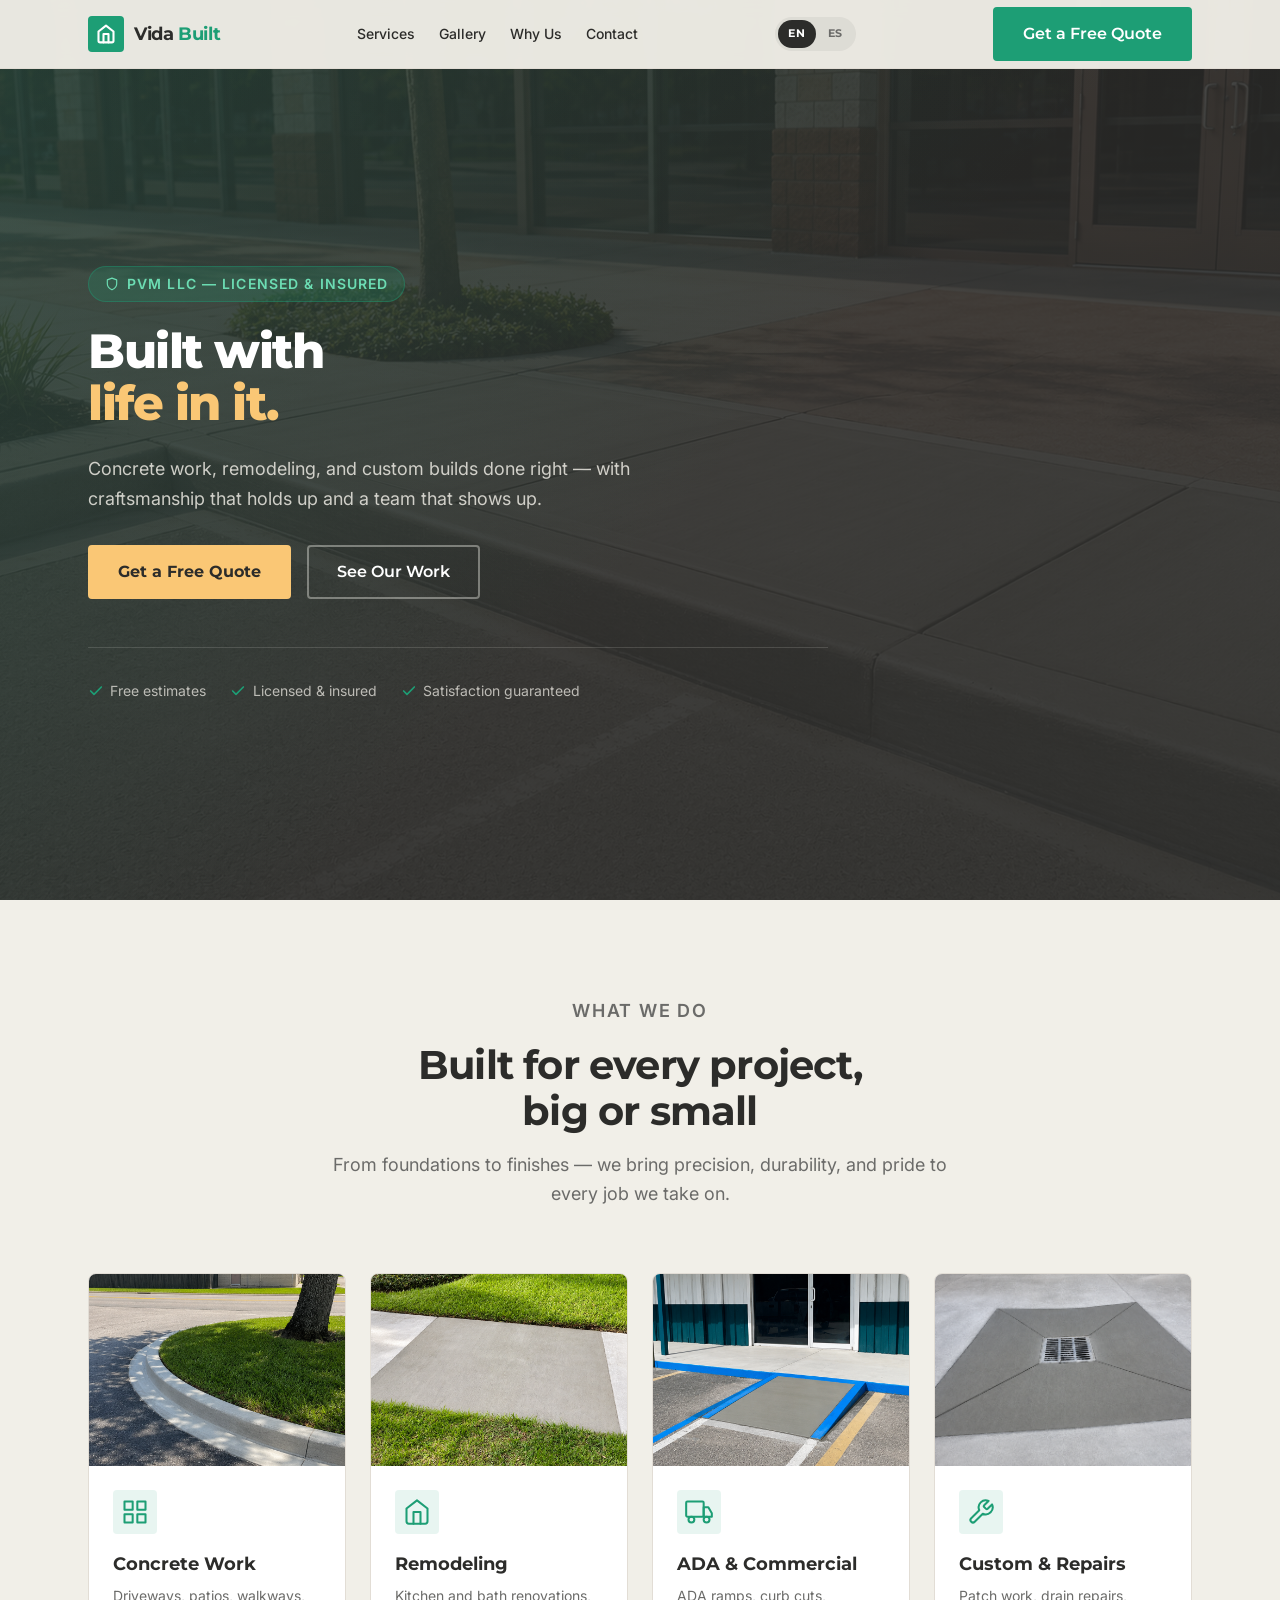
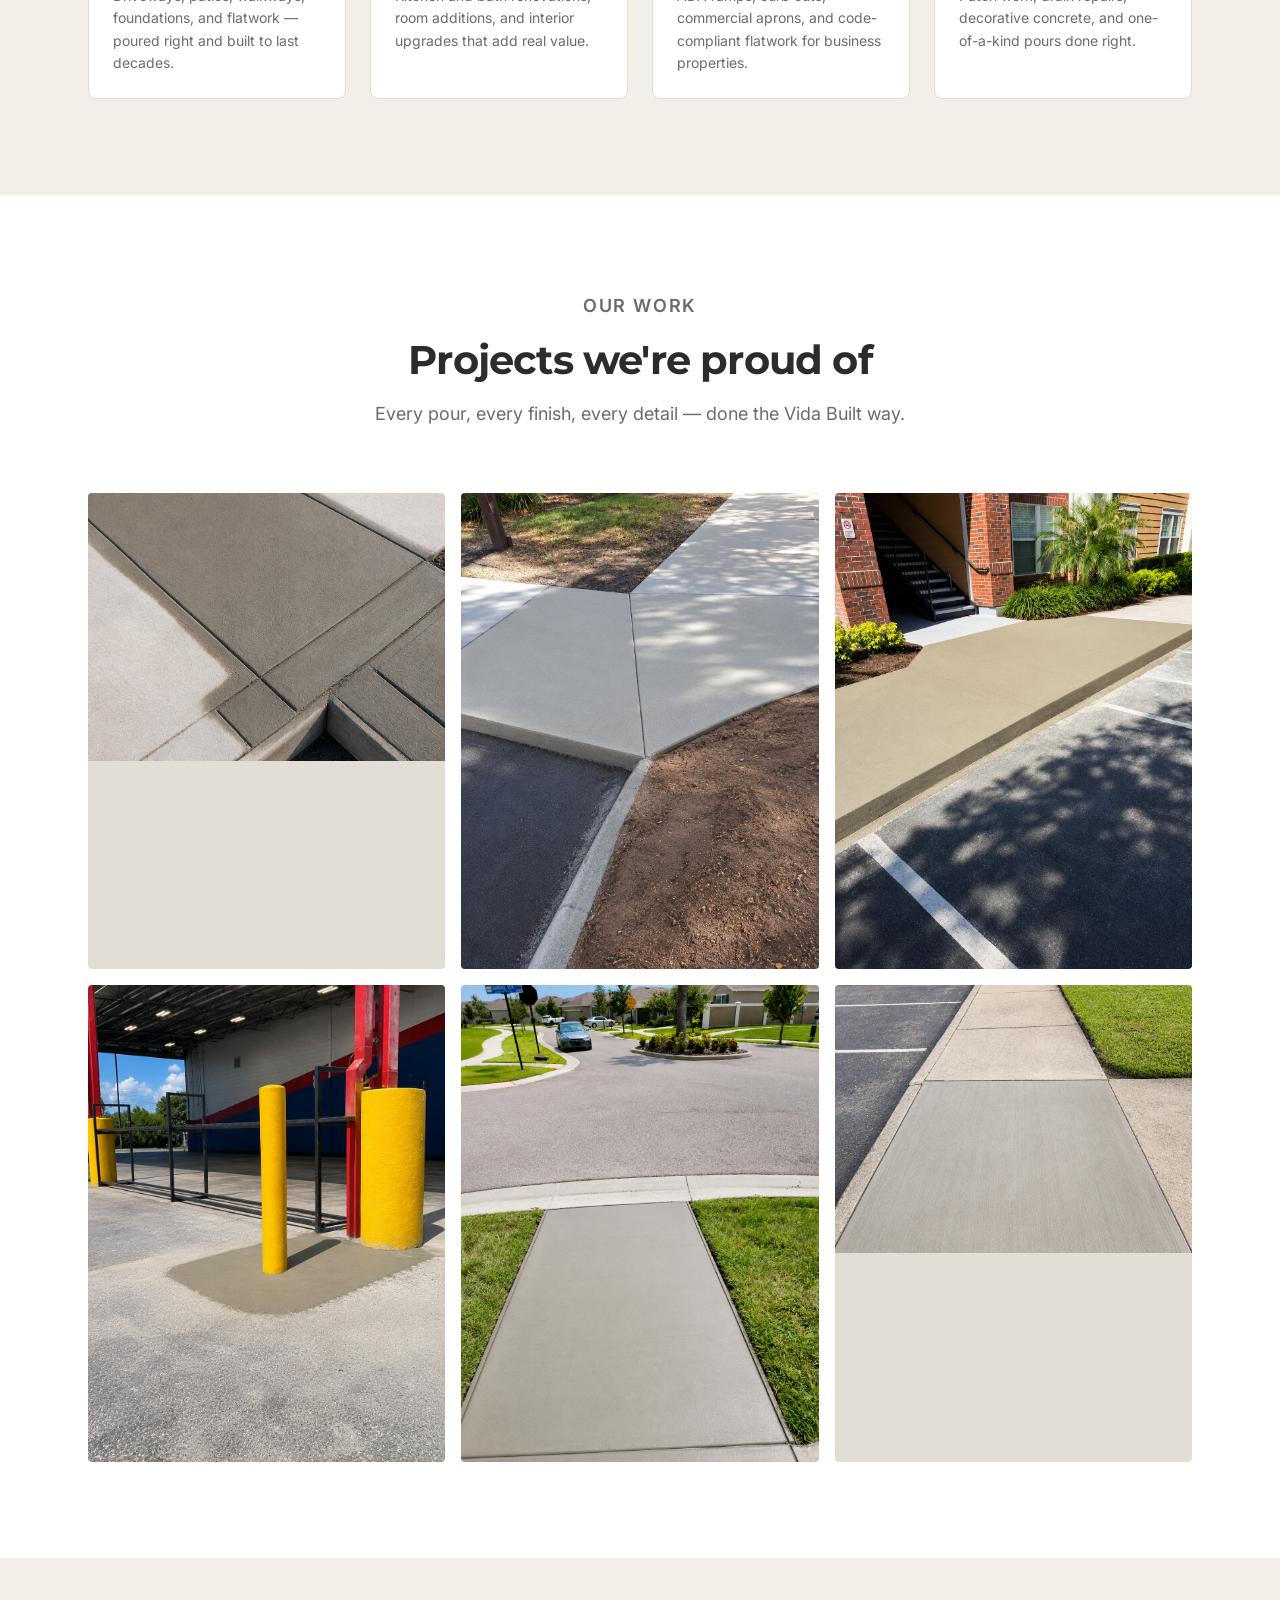
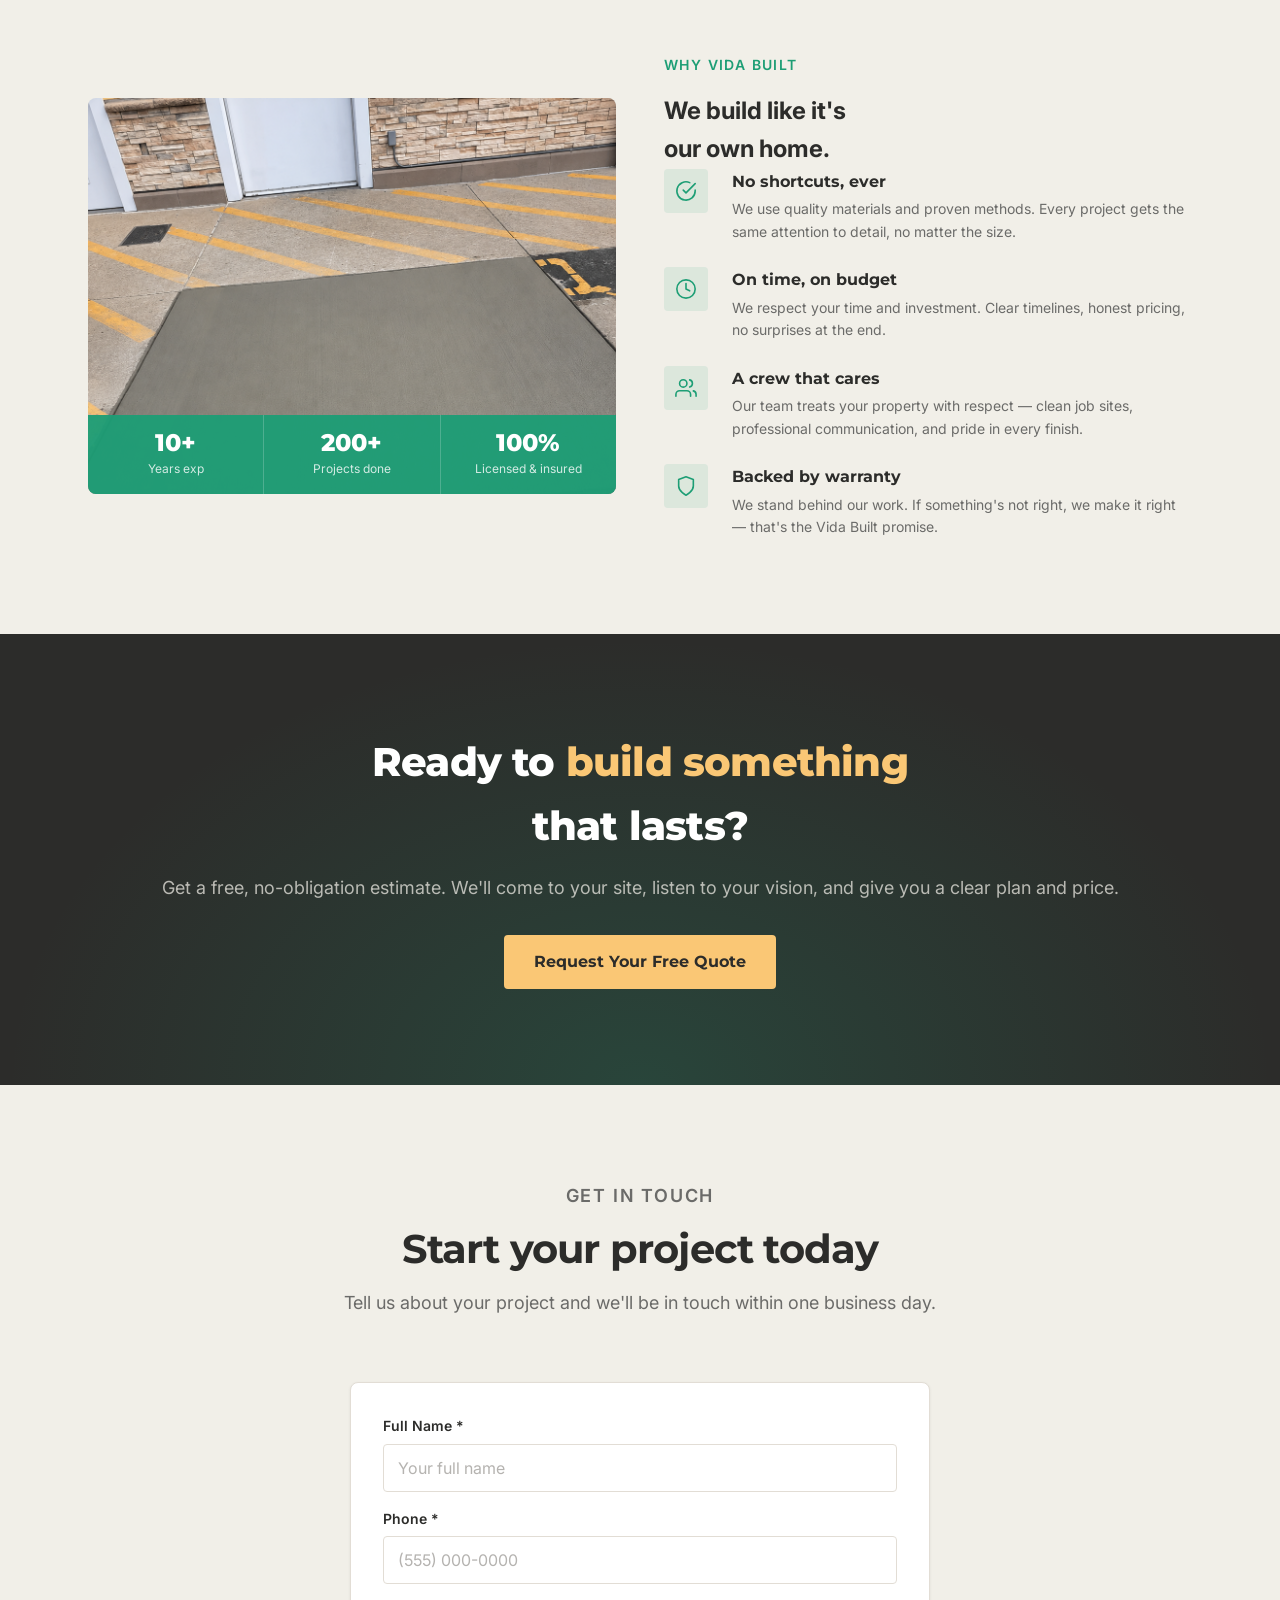
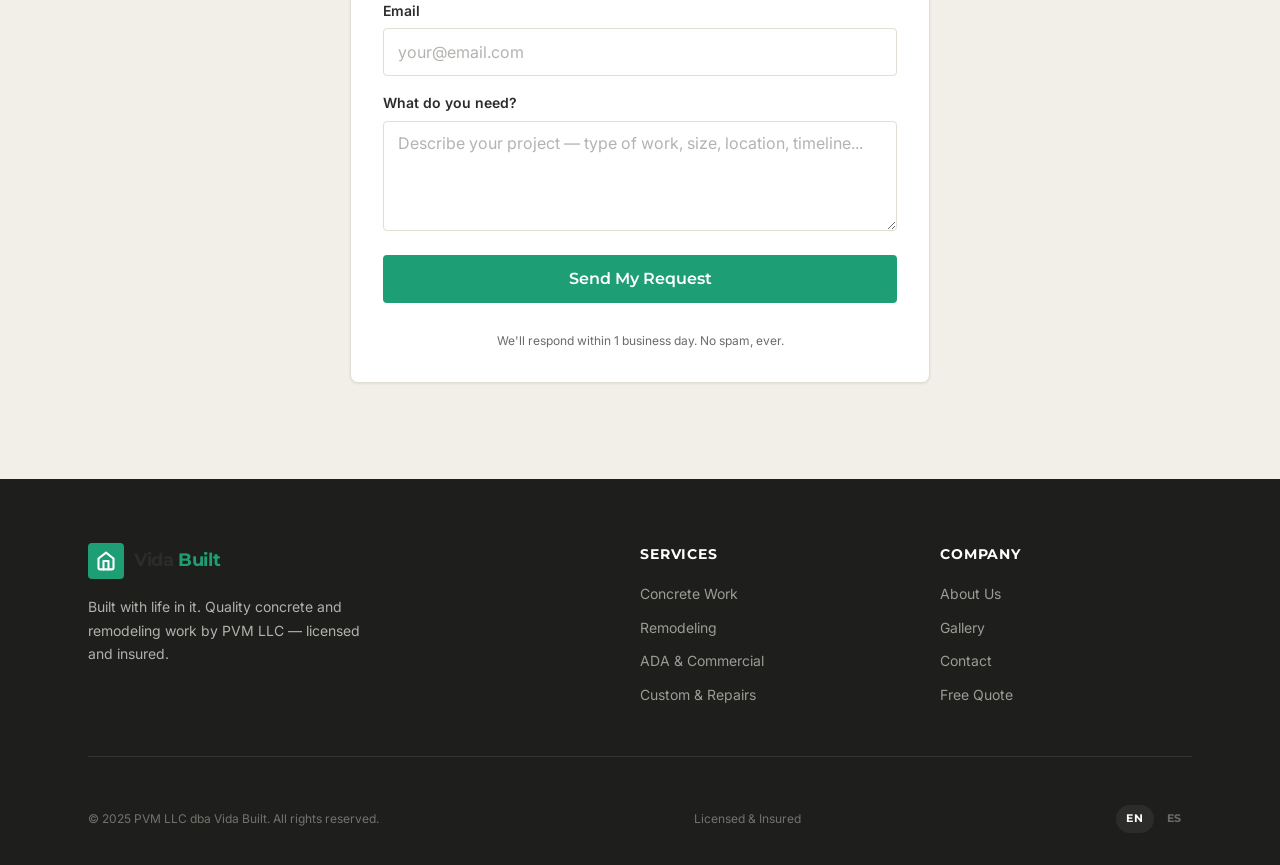
==== index.html @ b5efcf5e "Add real images, Spanish version, contact worker, language switcher - 16 project photos added to img" ====
<!DOCTYPE html>
<html lang="en">
<head>
  <meta charset="UTF-8">
  <meta name="viewport" content="width=device-width, initial-scale=1.0">
  <title>Vida Built — Built with life in it</title>
  <meta name="description" content="Vida Built (PVM LLC) — Professional concrete, cement, and remodeling services. Built with life in it. Quality craftsmanship that lasts.">
  <link rel="alternate" hreflang="en" href="https://vida-built.pages.dev/">
  <link rel="alternate" hreflang="es" href="https://vida-built.pages.dev/es/">
  <!-- GSC and GA4 placeholders (commented out until domain is set) -->
  <!-- <meta name="google-site-verification" content="PENDING"> -->
  <!-- GA4 snippet goes here when ready -->
  <link rel="preconnect" href="https://fonts.googleapis.com">
  <link rel="preconnect" href="https://fonts.gstatic.com" crossorigin>
  <link rel="stylesheet" href="css/style.css">
  <link rel="icon" type="image/svg+xml" href="favicon.svg">
</head>
<body>

  <!-- ===== NAVIGATION ===== -->
  <header id="main-nav" class="nav" role="banner">
    <div class="container nav-inner">

      <!-- Logo -->
      <a href="#" class="nav-logo" aria-label="Vida Built — Home">
        <div class="nav-logo-mark" aria-hidden="true">
          <svg width="20" height="20" viewBox="0 0 24 24" fill="none" stroke="#fff" stroke-width="2.5" stroke-linecap="round" stroke-linejoin="round" aria-hidden="true">
            <path d="M3 9l9-7 9 7v11a2 2 0 0 1-2 2H5a2 2 0 0 1-2-2z"/>
            <polyline points="9 22 9 12 15 12 15 22"/>
          </svg>
        </div>
        <span class="nav-logo-name">Vida <span>Built</span></span>
      </a>

      <!-- Desktop links -->
      <nav aria-label="Main navigation">
        <ul class="nav-links">
          <li><a href="#services">Services</a></li>
          <li><a href="#gallery">Gallery</a></li>
          <li><a href="#why-us">Why Us</a></li>
          <li><a href="#contact">Contact</a></li>
        </ul>
      </nav>

      <!-- Language switcher -->
      <div class="lang-switcher">
        <span class="lang-btn active">EN</span>
        <a href="es/" class="lang-btn">ES</a>
      </div>

      <!-- Desktop CTA -->
      <a href="#contact" class="btn btn-primary nav-cta">Get a Free Quote</a>

      <!-- Mobile toggle -->
      <button id="nav-toggle" class="nav-toggle" aria-expanded="false" aria-controls="nav-mobile" aria-label="Open navigation menu">
        <span></span>
        <span></span>
        <span></span>
      </button>
    </div>

    <!-- Mobile menu -->
    <div id="nav-mobile" class="nav-mobile" role="navigation" aria-label="Mobile navigation">
      <ul>
        <li><a href="#services">Services</a></li>
        <li><a href="#gallery">Gallery</a></li>
        <li><a href="#why-us">Why Us</a></li>
        <li><a href="#contact">Contact</a></li>
        <li><a href="#contact" class="btn btn-primary">Get a Free Quote</a></li>
      </ul>
      <div class="nav-mobile-lang">
        <span class="lang-btn active">EN</span>
        <a href="es/" class="lang-btn">ES</a>
      </div>
    </div>
  </header>

  <main id="main">

    <!-- ===== HERO ===== -->
    <section class="hero" aria-labelledby="hero-heading">
      <div class="hero-bg" role="presentation" aria-hidden="true"></div>
      <div class="hero-overlay" aria-hidden="true"></div>
      <div class="container">
        <div class="hero-content">

          <div class="hero-eyebrow">
            <svg width="14" height="14" viewBox="0 0 24 24" fill="none" stroke="currentColor" stroke-width="2" stroke-linecap="round" stroke-linejoin="round" aria-hidden="true">
              <path d="M12 22s8-4 8-10V5l-8-3-8 3v7c0 6 8 10 8 10z"/>
            </svg>
            PVM LLC — Licensed &amp; Insured
          </div>

          <h1 id="hero-heading">
            Built with<br>
            <em>life in it.</em>
          </h1>

          <p class="hero-sub">
            Concrete work, remodeling, and custom builds done right — with craftsmanship that holds up and a team that shows up.
          </p>

          <div class="hero-actions">
            <a href="#contact" class="btn btn-amber">Get a Free Quote</a>
            <a href="#gallery" class="btn btn-outline">See Our Work</a>
          </div>

          <div class="hero-trust" aria-label="Quick facts">
            <div class="hero-trust-item">
              <svg width="16" height="16" viewBox="0 0 24 24" fill="none" stroke="currentColor" stroke-width="2.5" stroke-linecap="round" stroke-linejoin="round" aria-hidden="true"><polyline points="20 6 9 17 4 12"/></svg>
              Free estimates
            </div>
            <div class="hero-trust-item">
              <svg width="16" height="16" viewBox="0 0 24 24" fill="none" stroke="currentColor" stroke-width="2.5" stroke-linecap="round" stroke-linejoin="round" aria-hidden="true"><polyline points="20 6 9 17 4 12"/></svg>
              Licensed &amp; insured
            </div>
            <div class="hero-trust-item">
              <svg width="16" height="16" viewBox="0 0 24 24" fill="none" stroke="currentColor" stroke-width="2.5" stroke-linecap="round" stroke-linejoin="round" aria-hidden="true"><polyline points="20 6 9 17 4 12"/></svg>
              Satisfaction guaranteed
            </div>
          </div>

        </div>
      </div>
    </section>

    <!-- ===== SERVICES ===== -->
    <section id="services" class="section services" aria-labelledby="services-heading">
      <div class="container">
        <div class="section-header">
          <p class="section-label">What We Do</p>
          <h2 id="services-heading">Built for every project,<br>big or small</h2>
          <p>From foundations to finishes — we bring precision, durability, and pride to every job we take on.</p>
        </div>

        <div class="services-grid">

          <!-- Card 1: Concrete Work -->
          <article class="service-card">
            <img
              src="img/01.png"
              alt="Curved concrete curb and gutter installation"
              class="service-img"
              width="941"
              height="1672"
              loading="lazy"
            >
            <div class="service-body">
              <div class="service-icon" aria-hidden="true">
                <svg width="28" height="28" viewBox="0 0 24 24" fill="none" stroke="currentColor" stroke-width="1.75" stroke-linecap="round" stroke-linejoin="round">
                  <rect x="3" y="3" width="7" height="7"/>
                  <rect x="14" y="3" width="7" height="7"/>
                  <rect x="14" y="14" width="7" height="7"/>
                  <rect x="3" y="14" width="7" height="7"/>
                </svg>
              </div>
              <h3>Concrete Work</h3>
              <p>Driveways, patios, walkways, foundations, and flatwork — poured right and built to last decades.</p>
            </div>
          </article>

          <!-- Card 2: Remodeling -->
          <article class="service-card">
            <img
              src="img/08.png"
              alt="New residential concrete walkway and driveway apron"
              class="service-img"
              width="941"
              height="1672"
              loading="lazy"
            >
            <div class="service-body">
              <div class="service-icon" aria-hidden="true">
                <svg width="28" height="28" viewBox="0 0 24 24" fill="none" stroke="currentColor" stroke-width="1.75" stroke-linecap="round" stroke-linejoin="round">
                  <path d="M3 9l9-7 9 7v11a2 2 0 0 1-2 2H5a2 2 0 0 1-2-2z"/>
                  <polyline points="9 22 9 12 15 12 15 22"/>
                </svg>
              </div>
              <h3>Remodeling</h3>
              <p>Kitchen and bath renovations, room additions, and interior upgrades that add real value.</p>
            </div>
          </article>

          <!-- Card 3: ADA & Commercial -->
          <article class="service-card">
            <img
              src="img/04.png"
              alt="ADA compliant concrete ramp at commercial storefront"
              class="service-img"
              width="941"
              height="1672"
              loading="lazy"
            >
            <div class="service-body">
              <div class="service-icon" aria-hidden="true">
                <svg width="28" height="28" viewBox="0 0 24 24" fill="none" stroke="currentColor" stroke-width="1.75" stroke-linecap="round" stroke-linejoin="round">
                  <rect x="1" y="3" width="15" height="13" rx="1"/>
                  <path d="M16 8h4l3 5v3h-7V8z"/>
                  <circle cx="5.5" cy="18.5" r="2.5"/>
                  <circle cx="18.5" cy="18.5" r="2.5"/>
                </svg>
              </div>
              <h3>ADA &amp; Commercial</h3>
              <p>ADA ramps, curb cuts, commercial aprons, and code-compliant flatwork for business properties.</p>
            </div>
          </article>

          <!-- Card 4: Custom & Repairs -->
          <article class="service-card">
            <img
              src="img/12.png"
              alt="Concrete storm drain repair with diamond pour"
              class="service-img"
              width="1086"
              height="1448"
              loading="lazy"
            >
            <div class="service-body">
              <div class="service-icon" aria-hidden="true">
                <svg width="28" height="28" viewBox="0 0 24 24" fill="none" stroke="currentColor" stroke-width="1.75" stroke-linecap="round" stroke-linejoin="round">
                  <path d="M14.7 6.3a1 1 0 0 0 0 1.4l1.6 1.6a1 1 0 0 0 1.4 0l3.77-3.77a6 6 0 0 1-7.94 7.94l-6.91 6.91a2.12 2.12 0 0 1-3-3l6.91-6.91a6 6 0 0 1 7.94-7.94l-3.76 3.76z"/>
                </svg>
              </div>
              <h3>Custom &amp; Repairs</h3>
              <p>Patch work, drain repairs, decorative concrete, and one-of-a-kind pours done right.</p>
            </div>
          </article>

        </div>
      </div>
    </section>

    <!-- ===== GALLERY ===== -->
    <section id="gallery" class="section gallery" aria-labelledby="gallery-heading">
      <div class="container">
        <div class="section-header">
          <p class="section-label">Our Work</p>
          <h2 id="gallery-heading">Projects we're proud of</h2>
          <p>Every pour, every finish, every detail — done the Vida Built way.</p>
        </div>

        <div class="gallery-grid">

          <div class="gallery-item">
            <img
              src="img/07.png"
              alt="Precision concrete curb and sidewalk corner detail with control joints"
              width="941"
              height="1672"
              loading="lazy"
            >
          </div>

          <div class="gallery-item">
            <img
              src="img/11.png"
              alt="Fresh concrete sidewalk meeting asphalt driveway with clean edge detail"
              width="1086"
              height="1448"
              loading="lazy"
            >
          </div>

          <div class="gallery-item">
            <img
              src="img/14.png"
              alt="Newly poured concrete walkway at apartment complex entrance"
              width="1086"
              height="1448"
              loading="lazy"
            >
          </div>

          <div class="gallery-item">
            <img
              src="img/03.png"
              alt="Fresh concrete pours around bollards in commercial warehouse"
              width="941"
              height="1672"
              loading="lazy"
            >
          </div>

          <div class="gallery-item">
            <img
              src="img/10.png"
              alt="New concrete driveway apron and sidewalk panel in residential neighborhood"
              width="1086"
              height="1448"
              loading="lazy"
            >
          </div>

          <div class="gallery-item">
            <img
              src="img/16.png"
              alt="Concrete sidewalk panel replacement along apartment complex parking lot"
              width="1086"
              height="1448"
              loading="lazy"
            >
          </div>

        </div>
      </div>
    </section>

    <!-- ===== WHY US ===== -->
    <section id="why-us" class="section why" aria-labelledby="why-heading">
      <div class="container">
        <div class="why-grid">

          <!-- Left: image + stat band -->
          <div class="why-visual">
            <img
              src="img/13.png"
              alt="Commercial parking lot apron repair showing clean, finished concrete"
              width="1086"
              height="1448"
              loading="lazy"
            >
            <div class="why-stat-band" aria-label="Company stats">
              <div class="why-stat">
                <div class="why-stat-num">10+</div>
                <div class="why-stat-label">Years exp</div>
              </div>
              <div class="why-stat">
                <div class="why-stat-num">200+</div>
                <div class="why-stat-label">Projects done</div>
              </div>
              <div class="why-stat">
                <div class="why-stat-num">100%</div>
                <div class="why-stat-label">Licensed &amp; insured</div>
              </div>
            </div>
          </div>

          <!-- Right: content -->
          <div class="why-content">
            <p class="section-label">Why Vida Built</p>
            <h2 id="why-heading">We build like it's<br>our own home.</h2>

            <div class="why-points">

              <div class="why-point">
                <div class="why-point-icon" aria-hidden="true">
                  <svg width="22" height="22" viewBox="0 0 24 24" fill="none" stroke="currentColor" stroke-width="1.75" stroke-linecap="round" stroke-linejoin="round">
                    <path d="M22 11.08V12a10 10 0 1 1-5.93-9.14"/>
                    <polyline points="22 4 12 14.01 9 11.01"/>
                  </svg>
                </div>
                <div class="why-point-text">
                  <h4>No shortcuts, ever</h4>
                  <p>We use quality materials and proven methods. Every project gets the same attention to detail, no matter the size.</p>
                </div>
              </div>

              <div class="why-point">
                <div class="why-point-icon" aria-hidden="true">
                  <svg width="22" height="22" viewBox="0 0 24 24" fill="none" stroke="currentColor" stroke-width="1.75" stroke-linecap="round" stroke-linejoin="round">
                    <circle cx="12" cy="12" r="10"/>
                    <polyline points="12 6 12 12 16 14"/>
                  </svg>
                </div>
                <div class="why-point-text">
                  <h4>On time, on budget</h4>
                  <p>We respect your time and investment. Clear timelines, honest pricing, no surprises at the end.</p>
                </div>
              </div>

              <div class="why-point">
                <div class="why-point-icon" aria-hidden="true">
                  <svg width="22" height="22" viewBox="0 0 24 24" fill="none" stroke="currentColor" stroke-width="1.75" stroke-linecap="round" stroke-linejoin="round">
                    <path d="M17 21v-2a4 4 0 0 0-4-4H5a4 4 0 0 0-4 4v2"/>
                    <circle cx="9" cy="7" r="4"/>
                    <path d="M23 21v-2a4 4 0 0 0-3-3.87"/>
                    <path d="M16 3.13a4 4 0 0 1 0 7.75"/>
                  </svg>
                </div>
                <div class="why-point-text">
                  <h4>A crew that cares</h4>
                  <p>Our team treats your property with respect — clean job sites, professional communication, and pride in every finish.</p>
                </div>
              </div>

              <div class="why-point">
                <div class="why-point-icon" aria-hidden="true">
                  <svg width="22" height="22" viewBox="0 0 24 24" fill="none" stroke="currentColor" stroke-width="1.75" stroke-linecap="round" stroke-linejoin="round">
                    <path d="M12 22s8-4 8-10V5l-8-3-8 3v7c0 6 8 10 8 10z"/>
                  </svg>
                </div>
                <div class="why-point-text">
                  <h4>Backed by warranty</h4>
                  <p>We stand behind our work. If something's not right, we make it right — that's the Vida Built promise.</p>
                </div>
              </div>

            </div>
          </div>

        </div>
      </div>
    </section>

    <!-- ===== CTA BANNER ===== -->
    <section class="cta-banner" aria-labelledby="cta-heading">
      <div class="container">
        <h2 id="cta-heading">Ready to <em>build something</em><br>that lasts?</h2>
        <p>Get a free, no-obligation estimate. We'll come to your site, listen to your vision, and give you a clear plan and price.</p>
        <a href="#contact" class="btn btn-amber">Request Your Free Quote</a>
      </div>
    </section>

    <!-- ===== CONTACT ===== -->
    <section id="contact" class="section contact-section" aria-labelledby="contact-heading">
      <div class="container">
        <div class="section-header">
          <p class="section-label">Get In Touch</p>
          <h2 id="contact-heading">Start your project today</h2>
          <p>Tell us about your project and we'll be in touch within one business day.</p>
        </div>

        <div class="contact-form">

          <form id="contact-form" aria-label="Contact form" novalidate>
            <div class="form-stack">

              <div class="form-group">
                <label for="name">Full Name <span aria-label="required">*</span></label>
                <input
                  type="text"
                  id="name"
                  name="name"
                  class="form-input"
                  required
                  autocomplete="name"
                  placeholder="Your full name"
                >
              </div>

              <div class="form-group">
                <label for="phone">Phone <span aria-label="required">*</span></label>
                <input
                  type="tel"
                  id="phone"
                  name="phone"
                  class="form-input"
                  required
                  autocomplete="tel"
                  placeholder="(555) 000-0000"
                >
              </div>

              <div class="form-group">
                <label for="email">Email</label>
                <input
                  type="email"
                  id="email"
                  name="email"
                  class="form-input"
                  autocomplete="email"
                  placeholder="your@email.com"
                >
              </div>

              <div class="form-group">
                <label for="description">What do you need?</label>
                <textarea
                  id="description"
                  name="description"
                  class="form-textarea"
                  rows="4"
                  placeholder="Describe your project — type of work, size, location, timeline..."
                ></textarea>
              </div>

              <button type="submit" class="btn btn-primary form-submit">Send My Request</button>

              <p class="form-note">We'll respond within 1 business day. No spam, ever.</p>

            </div>
          </form>

          <div class="form-success" id="form-success">
            <div class="form-success-icon">
              <svg width="48" height="48" viewBox="0 0 24 24" fill="none" stroke="currentColor" stroke-width="1.75" stroke-linecap="round" stroke-linejoin="round" aria-hidden="true">
                <path d="M22 11.08V12a10 10 0 1 1-5.93-9.14"/>
                <polyline points="22 4 12 14.01 9 11.01"/>
              </svg>
            </div>
            <h3>Request sent!</h3>
            <p>We'll be in touch within one business day. Thank you for reaching out.</p>
          </div>

        </div>
      </div>
    </section>

  </main>

  <!-- ===== FOOTER ===== -->
  <footer class="footer" role="contentinfo">
    <div class="container">
      <div class="footer-top">

        <div class="footer-brand">
          <a href="#" class="nav-logo" aria-label="Vida Built — Home">
            <div class="nav-logo-mark" aria-hidden="true">
              <svg width="20" height="20" viewBox="0 0 24 24" fill="none" stroke="#fff" stroke-width="2.5" stroke-linecap="round" stroke-linejoin="round" aria-hidden="true">
                <path d="M3 9l9-7 9 7v11a2 2 0 0 1-2 2H5a2 2 0 0 1-2-2z"/>
                <polyline points="9 22 9 12 15 12 15 22"/>
              </svg>
            </div>
            <span class="nav-logo-name">Vida <span>Built</span></span>
          </a>
          <p>Built with life in it. Quality concrete and remodeling work by PVM LLC — licensed and insured.</p>
        </div>

        <div class="footer-col">
          <p class="footer-heading">Services</p>
          <ul class="footer-links">
            <li><a href="#services">Concrete Work</a></li>
            <li><a href="#services">Remodeling</a></li>
            <li><a href="#services">ADA &amp; Commercial</a></li>
            <li><a href="#services">Custom &amp; Repairs</a></li>
          </ul>
        </div>

        <div class="footer-col">
          <p class="footer-heading">Company</p>
          <ul class="footer-links">
            <li><a href="#why-us">About Us</a></li>
            <li><a href="#gallery">Gallery</a></li>
            <li><a href="#contact">Contact</a></li>
            <li><a href="#contact">Free Quote</a></li>
          </ul>
        </div>

      </div>

      <div class="footer-bottom">
        <span>© 2025 PVM LLC dba Vida Built. All rights reserved.</span>
        <span>Licensed &amp; Insured</span>
        <span class="footer-lang">
          <span class="lang-btn active">EN</span>
          <a href="es/" class="lang-btn">ES</a>
        </span>
      </div>
    </div>
  </footer>

  <script src="js/main.js" defer></script>
  <script>
    document.getElementById('contact-form').addEventListener('submit', async function(e) {
      e.preventDefault();
      const btn = this.querySelector('[type=submit]');
      const orig = btn.textContent;
      btn.disabled = true;
      btn.textContent = 'Sending…';

      const data = {
        name: this.name.value.trim(),
        phone: this.phone.value.trim(),
        email: this.email.value.trim(),
        description: this.description.value.trim(),
      };

      try {
        const res = await fetch('/api/contact', {
          method: 'POST',
          headers: { 'Content-Type': 'application/json' },
          body: JSON.stringify(data),
        });
        if (!res.ok) throw new Error('failed');
        this.style.display = 'none';
        document.getElementById('form-success').classList.add('show');
      } catch {
        btn.disabled = false;
        btn.textContent = orig;
        alert('Something went wrong. Please call us directly.');
      }
    });
  </script>

</body>
</html>
---- css/style.css ----
/* =============================================
   Vida Built — Global Stylesheet
   Stack: Static HTML · Cloudflare Pages
   ============================================= */

@import url('https://fonts.googleapis.com/css2?family=Montserrat:wght@400;600;700;800&family=Inter:wght@400;500;600&display=swap');

/* --- Design Tokens --- */
:root {
  --color-green:    #1D9E75;
  --color-green-dk: #157a5a;
  --color-charcoal: #2C2C2A;
  --color-amber:    #FAC775;
  --color-cream:    #F1EFE8;

  --color-bg:         var(--color-cream);
  --color-surface:    #FFFFFF;
  --color-text:       var(--color-charcoal);
  --color-text-muted: #6B6B69;
  --color-border:     #E2DDD5;
  --color-primary:    var(--color-green);
  --color-primary-dk: var(--color-green-dk);
  --color-accent:     var(--color-amber);

  --font-heading: 'Montserrat', sans-serif;
  --font-body:    'Inter', sans-serif;
  --text-xs:   0.75rem;
  --text-sm:   0.875rem;
  --text-base: 1rem;
  --text-lg:   1.125rem;
  --text-xl:   1.25rem;
  --text-2xl:  1.5rem;
  --text-3xl:  2rem;
  --text-4xl:  2.5rem;
  --text-5xl:  3rem;

  --space-1:  0.5rem;
  --space-2:  1rem;
  --space-3:  1.5rem;
  --space-4:  2rem;
  --space-6:  3rem;
  --space-8:  4rem;
  --space-12: 6rem;
  --space-16: 8rem;

  --max-width: 1200px;
  --radius:    4px;
  --radius-lg: 8px;

  --shadow-sm: 0 1px 3px rgba(44,44,42,0.08);
  --shadow-md: 0 4px 16px rgba(44,44,42,0.10);
  --shadow-lg: 0 8px 32px rgba(44,44,42,0.12);
  --transition: 200ms ease-out;
}

/* --- Reset & Base --- */
*, *::before, *::after { box-sizing: border-box; margin: 0; padding: 0; }

html { scroll-behavior: smooth; -webkit-text-size-adjust: 100%; }

@media (prefers-reduced-motion: reduce) {
  html { scroll-behavior: auto; }
  *, *::before, *::after { animation-duration: 0.01ms !important; transition-duration: 0.01ms !important; }
}

body {
  font-family: var(--font-body);
  font-size: var(--text-base);
  line-height: 1.6;
  color: var(--color-text);
  background-color: var(--color-bg);
  -webkit-font-smoothing: antialiased;
}

img { max-width: 100%; height: auto; display: block; }

a {
  color: var(--color-primary);
  text-decoration: none;
  transition: color var(--transition);
}
a:hover { color: var(--color-primary-dk); }
a:focus-visible {
  outline: 2px solid var(--color-primary);
  outline-offset: 2px;
  border-radius: var(--radius);
}

/* --- Layout --- */
.container {
  width: 100%;
  max-width: var(--max-width);
  margin-inline: auto;
  padding-inline: var(--space-2);
}
@media (min-width: 768px)  { .container { padding-inline: var(--space-4); } }
@media (min-width: 1024px) { .container { padding-inline: var(--space-6); } }

/* --- Buttons --- */
.btn {
  display: inline-flex;
  align-items: center;
  gap: 0.5rem;
  padding: 0.75rem 1.75rem;
  font-family: var(--font-heading);
  font-size: var(--text-base);
  font-weight: 600;
  border-radius: var(--radius);
  border: 2px solid transparent;
  cursor: pointer;
  text-decoration: none;
  transition: background-color var(--transition), color var(--transition), border-color var(--transition), transform var(--transition), box-shadow var(--transition);
  min-height: 48px;
  white-space: nowrap;
}
.btn-primary {
  background-color: var(--color-primary);
  color: #fff;
  border-color: var(--color-primary);
}
.btn-primary:hover {
  background-color: var(--color-primary-dk);
  border-color: var(--color-primary-dk);
  color: #fff;
  transform: translateY(-1px);
  box-shadow: var(--shadow-md);
}
.btn-outline {
  background-color: transparent;
  color: #fff;
  border-color: rgba(241,239,232,0.4);
}
.btn-outline:hover {
  background-color: var(--color-primary);
  border-color: var(--color-primary);
  color: #fff;
}
.btn-amber {
  background-color: var(--color-accent);
  color: var(--color-charcoal);
  border-color: var(--color-accent);
  font-weight: 700;
}
.btn-amber:hover {
  background-color: #f0b655;
  border-color: #f0b655;
  color: var(--color-charcoal);
  transform: translateY(-1px);
  box-shadow: var(--shadow-md);
}

/* --- Navigation --- */
.nav {
  position: fixed;
  top: 0; left: 0; right: 0;
  z-index: 100;
  background-color: rgba(241,239,232,0.96);
  backdrop-filter: blur(8px);
  border-bottom: 1px solid var(--color-border);
  transition: box-shadow var(--transition);
}
.nav.scrolled { box-shadow: var(--shadow-md); }

.nav-inner {
  display: flex;
  align-items: center;
  justify-content: space-between;
  height: 68px;
  gap: var(--space-2);
}

.nav-logo {
  display: flex;
  align-items: center;
  gap: 0.625rem;
  text-decoration: none;
  flex-shrink: 0;
}
.nav-logo-mark {
  width: 36px; height: 36px;
  background-color: var(--color-green);
  border-radius: var(--radius);
  display: flex; align-items: center; justify-content: center;
}
.nav-logo-name {
  font-family: var(--font-heading);
  font-weight: 700;
  font-size: var(--text-lg);
  color: var(--color-charcoal);
  letter-spacing: -0.02em;
}
.nav-logo-name span { color: var(--color-green); }

.nav-links {
  display: none;
  align-items: center;
  gap: var(--space-3);
  list-style: none;
  flex: 1;
  justify-content: center;
}
@media (min-width: 900px) { .nav-links { display: flex; } }
.nav-links a {
  font-size: var(--text-sm);
  font-weight: 500;
  color: var(--color-charcoal);
  padding: 0.25rem 0;
  position: relative;
}
.nav-links a::after {
  content: '';
  position: absolute;
  bottom: -2px; left: 0;
  width: 0; height: 2px;
  background-color: var(--color-green);
  transition: width var(--transition);
}
.nav-links a:hover::after { width: 100%; }
.nav-links a:hover { color: var(--color-green); }

.nav-right {
  display: none;
  align-items: center;
  gap: 0.75rem;
  flex-shrink: 0;
}
@media (min-width: 900px) { .nav-right { display: flex; } }

/* Language switcher */
.lang-switcher {
  display: flex;
  align-items: center;
  gap: 2px;
  background-color: rgba(44,44,42,0.06);
  border-radius: 100px;
  padding: 3px;
}
.lang-btn {
  font-family: var(--font-heading);
  font-size: 0.7rem;
  font-weight: 700;
  letter-spacing: 0.06em;
  padding: 4px 10px;
  border-radius: 100px;
  border: none;
  cursor: pointer;
  background: transparent;
  color: var(--color-text-muted);
  text-decoration: none;
  display: inline-flex;
  align-items: center;
  min-height: 28px;
  transition: background var(--transition), color var(--transition);
}
.lang-btn.active, .lang-btn:hover {
  background-color: var(--color-charcoal);
  color: #fff;
}
.lang-btn.active { cursor: default; pointer-events: none; }

.nav-cta { display: none; }
@media (min-width: 900px) { .nav-cta { display: inline-flex; } }

.nav-toggle {
  display: flex;
  flex-direction: column;
  gap: 5px;
  background: none;
  border: none;
  cursor: pointer;
  padding: 8px;
  min-width: 44px; min-height: 44px;
  align-items: center; justify-content: center;
}
@media (min-width: 900px) { .nav-toggle { display: none; } }
.nav-toggle span {
  display: block;
  width: 22px; height: 2px;
  background-color: var(--color-charcoal);
  border-radius: 2px;
  transition: transform var(--transition), opacity var(--transition);
}

/* Mobile menu */
.nav-mobile {
  display: none;
  background-color: var(--color-cream);
  border-top: 1px solid var(--color-border);
  padding: var(--space-2);
}
.nav-mobile.open { display: block; }
.nav-mobile ul { list-style: none; display: flex; flex-direction: column; gap: var(--space-1); }
.nav-mobile a {
  display: block;
  padding: 0.75rem var(--space-2);
  font-weight: 500;
  color: var(--color-charcoal);
  border-radius: var(--radius);
}
.nav-mobile a:hover { background-color: rgba(29,158,117,0.08); color: var(--color-green); }
.nav-mobile-lang {
  display: flex;
  gap: 0.5rem;
  padding: 0.75rem var(--space-2);
  align-items: center;
}
.nav-mobile-lang span {
  font-size: var(--text-sm);
  color: var(--color-text-muted);
  font-weight: 500;
}

/* --- Hero --- */
.hero {
  padding-top: 68px;
  min-height: 100svh;
  display: flex;
  align-items: center;
  background-color: var(--color-charcoal);
  position: relative;
  overflow: hidden;
}

.hero-bg {
  position: absolute;
  inset: 0;
  background-image: url('../img/05.png');
  background-size: cover;
  background-position: center 30%;
  z-index: 0;
  opacity: 0.28;
}
.hero-overlay {
  position: absolute;
  inset: 0;
  background: linear-gradient(135deg, rgba(29,158,117,0.18) 0%, transparent 55%),
              linear-gradient(to bottom, rgba(44,44,42,0.5) 0%, rgba(44,44,42,0.75) 100%);
  z-index: 1;
}

.hero-content {
  position: relative;
  z-index: 2;
  max-width: 740px;
  padding-block: var(--space-12);
}

.hero-eyebrow {
  display: inline-flex;
  align-items: center;
  gap: 0.5rem;
  background-color: rgba(29,158,117,0.2);
  border: 1px solid rgba(29,158,117,0.4);
  color: #6CDDB3;
  font-size: var(--text-sm);
  font-weight: 600;
  letter-spacing: 0.08em;
  text-transform: uppercase;
  padding: 0.375rem 1rem;
  border-radius: 100px;
  margin-bottom: var(--space-3);
}

.hero h1 {
  font-family: var(--font-heading);
  font-size: clamp(2.25rem, 6vw, var(--text-5xl));
  font-weight: 800;
  color: #fff;
  line-height: 1.08;
  letter-spacing: -0.03em;
  margin-bottom: var(--space-3);
}
.hero h1 em { font-style: normal; color: var(--color-amber); }

.hero-sub {
  font-size: var(--text-lg);
  color: rgba(241,239,232,0.82);
  line-height: 1.65;
  margin-bottom: var(--space-4);
  max-width: 560px;
}

.hero-actions {
  display: flex;
  flex-wrap: wrap;
  gap: var(--space-2);
  align-items: center;
}

.hero-trust {
  display: flex;
  flex-wrap: wrap;
  gap: var(--space-3);
  margin-top: var(--space-6);
  padding-top: var(--space-4);
  border-top: 1px solid rgba(241,239,232,0.15);
}
.hero-trust-item {
  font-size: var(--text-sm);
  color: rgba(241,239,232,0.72);
  display: flex;
  align-items: center;
  gap: 0.4rem;
}
.hero-trust-item svg { color: var(--color-green); flex-shrink: 0; }

/* --- Section Shared --- */
.section { padding-block: var(--space-12); }

.section-header {
  text-align: center;
  max-width: 640px;
  margin-inline: auto;
  margin-bottom: var(--space-8);
}
.section-label {
  font-size: var(--text-sm);
  font-weight: 600;
  letter-spacing: 0.1em;
  text-transform: uppercase;
  color: var(--color-green);
  margin-bottom: var(--space-2);
}
.section-header h2 {
  font-family: var(--font-heading);
  font-size: clamp(var(--text-2xl), 4vw, var(--text-4xl));
  font-weight: 700;
  color: var(--color-charcoal);
  line-height: 1.15;
  letter-spacing: -0.02em;
  margin-bottom: var(--space-2);
}
.section-header p { color: var(--color-text-muted); font-size: var(--text-lg); line-height: 1.65; }

/* --- Services --- */
.services { background-color: var(--color-cream); }

.services-grid {
  display: grid;
  grid-template-columns: 1fr;
  gap: var(--space-3);
}
@media (min-width: 540px)  { .services-grid { grid-template-columns: repeat(2, 1fr); } }
@media (min-width: 1024px) { .services-grid { grid-template-columns: repeat(4, 1fr); } }

.service-card {
  background-color: var(--color-surface);
  border: 1px solid var(--color-border);
  border-radius: var(--radius-lg);
  overflow: hidden;
  transition: transform var(--transition), box-shadow var(--transition), border-color var(--transition);
}
.service-card:hover {
  transform: translateY(-4px);
  box-shadow: var(--shadow-lg);
  border-color: var(--color-green);
}
.service-img {
  width: 100%;
  aspect-ratio: 4/3;
  object-fit: cover;
  object-position: center;
  display: block;
}
.service-body { padding: var(--space-3); }
.service-icon {
  width: 44px; height: 44px;
  background-color: rgba(29,158,117,0.1);
  border-radius: var(--radius);
  display: flex; align-items: center; justify-content: center;
  margin-bottom: var(--space-2);
  color: var(--color-green);
}
.service-card h3 {
  font-family: var(--font-heading);
  font-size: var(--text-lg);
  font-weight: 700;
  color: var(--color-charcoal);
  margin-bottom: 0.375rem;
}
.service-card p { font-size: var(--text-sm); color: var(--color-text-muted); line-height: 1.6; }

/* --- Gallery --- */
.gallery { background-color: var(--color-surface); }

.gallery-grid {
  display: grid;
  grid-template-columns: repeat(2, 1fr);
  gap: 0.5rem;
}
@media (min-width: 640px)  { .gallery-grid { grid-template-columns: repeat(3, 1fr); gap: 0.75rem; } }
@media (min-width: 1024px) { .gallery-grid { gap: 1rem; } }

.gallery-item {
  overflow: hidden;
  border-radius: var(--radius);
  background-color: var(--color-border);
}
.gallery-item img {
  width: 100%;
  aspect-ratio: 3/4;
  object-fit: cover;
  object-position: center;
  display: block;
  transition: transform 400ms ease-out;
}
@media (min-width: 640px) {
  .gallery-item:nth-child(1) img,
  .gallery-item:nth-child(6) img { aspect-ratio: 4/3; }
}
.gallery-item:hover img { transform: scale(1.04); }

/* --- Why --- */
.why { background-color: var(--color-cream); }

.why-grid {
  display: grid;
  gap: var(--space-6);
  align-items: center;
}
@media (min-width: 1024px) { .why-grid { grid-template-columns: 1fr 1fr; } }

.why-visual {
  border-radius: var(--radius-lg);
  overflow: hidden;
  position: relative;
}
.why-visual img {
  width: 100%;
  aspect-ratio: 4/3;
  object-fit: cover;
  object-position: center top;
  display: block;
}
.why-stat-band {
  position: absolute;
  bottom: 0; left: 0; right: 0;
  display: flex;
  background-color: rgba(29,158,117,0.95);
}
.why-stat {
  flex: 1;
  padding: var(--space-2) var(--space-3);
  text-align: center;
  border-right: 1px solid rgba(255,255,255,0.2);
}
.why-stat:last-child { border-right: none; }
.why-stat-num {
  font-family: var(--font-heading);
  font-size: var(--text-2xl);
  font-weight: 800;
  color: #fff;
  line-height: 1;
}
.why-stat-label { font-size: var(--text-xs); color: rgba(255,255,255,0.8); margin-top: 0.25rem; }

.why-content { }
.why-points { display: flex; flex-direction: column; gap: var(--space-3); }
.why-point { display: flex; gap: var(--space-3); align-items: flex-start; }
.why-point-icon {
  width: 44px; height: 44px;
  background-color: rgba(29,158,117,0.1);
  border-radius: var(--radius);
  display: flex; align-items: center; justify-content: center;
  flex-shrink: 0;
  color: var(--color-green);
}
.why-point-text h4 {
  font-family: var(--font-heading);
  font-weight: 700;
  color: var(--color-charcoal);
  margin-bottom: 0.25rem;
}
.why-point-text p { font-size: var(--text-sm); color: var(--color-text-muted); line-height: 1.6; }

/* --- CTA Banner --- */
.cta-banner {
  background-color: var(--color-charcoal);
  padding-block: var(--space-12);
  text-align: center;
  position: relative;
  overflow: hidden;
}
.cta-banner::before {
  content: '';
  position: absolute; inset: 0;
  background: radial-gradient(ellipse at 50% 100%, rgba(29,158,117,0.22) 0%, transparent 70%);
}
.cta-banner > * { position: relative; }
.cta-banner h2 {
  font-family: var(--font-heading);
  font-size: clamp(var(--text-2xl), 4vw, var(--text-4xl));
  font-weight: 800;
  color: #fff;
  margin-bottom: var(--space-2);
  letter-spacing: -0.02em;
}
.cta-banner h2 em { font-style: normal; color: var(--color-amber); }
.cta-banner p { color: rgba(241,239,232,0.72); font-size: var(--text-lg); margin-bottom: var(--space-4); }

/* --- Contact Form --- */
.contact-section { background-color: var(--color-cream); }

.contact-form {
  max-width: 580px;
  margin-inline: auto;
  background: #fff;
  padding: 2rem;
  border-radius: var(--radius-lg);
  border: 1px solid var(--color-border);
  box-shadow: var(--shadow-sm);
}

.form-group { display: flex; flex-direction: column; gap: 0.375rem; }
.form-row {
  display: grid;
  grid-template-columns: 1fr;
  gap: var(--space-2);
}
@media (min-width: 540px) { .form-row { grid-template-columns: 1fr 1fr; } }
.form-stack { display: flex; flex-direction: column; gap: var(--space-2); }

label {
  font-size: var(--text-sm);
  font-weight: 600;
  color: var(--color-charcoal);
}
.label-opt {
  font-weight: 400;
  color: var(--color-text-muted);
  font-size: var(--text-xs);
  margin-left: 0.25rem;
}
.req { color: #DC2626; margin-left: 0.125rem; }

.form-input, .form-textarea {
  width: 100%;
  padding: 0.7rem 0.875rem;
  border: 1.5px solid var(--color-border);
  border-radius: var(--radius);
  font-size: 1rem;
  font-family: var(--font-body);
  color: var(--color-charcoal);
  background: #fff;
  transition: border-color var(--transition), box-shadow var(--transition);
  outline: none;
  min-height: 48px;
}
.form-input:focus, .form-textarea:focus {
  border-color: var(--color-green);
  box-shadow: 0 0 0 3px rgba(29,158,117,0.12);
}
.form-textarea { resize: vertical; min-height: 110px; }
.form-input::placeholder, .form-textarea::placeholder { color: #B5B3B0; }

.form-submit {
  width: 100%;
  justify-content: center;
  margin-top: var(--space-1);
}
.form-note {
  font-size: var(--text-xs);
  color: var(--color-text-muted);
  text-align: center;
  margin-top: 0.75rem;
}

/* Form states */
.form-success {
  display: none;
  text-align: center;
  padding: var(--space-4);
}
.form-success.show { display: block; }
.form-success-icon {
  width: 56px; height: 56px;
  background: rgba(29,158,117,0.12);
  border-radius: 50%;
  display: flex; align-items: center; justify-content: center;
  margin: 0 auto var(--space-2);
  color: var(--color-green);
}
.form-success h3 {
  font-family: var(--font-heading);
  font-size: var(--text-xl);
  font-weight: 700;
  color: var(--color-charcoal);
  margin-bottom: var(--space-1);
}
.form-success p { color: var(--color-text-muted); }

/* --- Footer --- */
.footer {
  background-color: #1E1E1C;
  color: rgba(241,239,232,0.7);
  padding-block: var(--space-8) var(--space-4);
}
.footer-top {
  display: grid;
  gap: var(--space-6);
  margin-bottom: var(--space-6);
  padding-bottom: var(--space-6);
  border-bottom: 1px solid rgba(241,239,232,0.1);
}
@media (min-width: 768px) { .footer-top { grid-template-columns: 2fr 1fr 1fr; } }
.footer-brand p {
  font-size: var(--text-sm);
  line-height: 1.7;
  margin-top: var(--space-2);
  max-width: 280px;
}
.footer-heading {
  font-family: var(--font-heading);
  font-weight: 700;
  font-size: var(--text-sm);
  color: #fff;
  letter-spacing: 0.06em;
  text-transform: uppercase;
  margin-bottom: var(--space-2);
}
.footer-links { list-style: none; display: flex; flex-direction: column; gap: 0.5rem; }
.footer-links a { font-size: var(--text-sm); color: rgba(241,239,232,0.6); transition: color var(--transition); }
.footer-links a:hover { color: var(--color-green); }
.footer-bottom {
  display: flex;
  flex-wrap: wrap;
  gap: var(--space-2);
  justify-content: space-between;
  align-items: center;
  font-size: var(--text-xs);
  color: rgba(241,239,232,0.4);
}
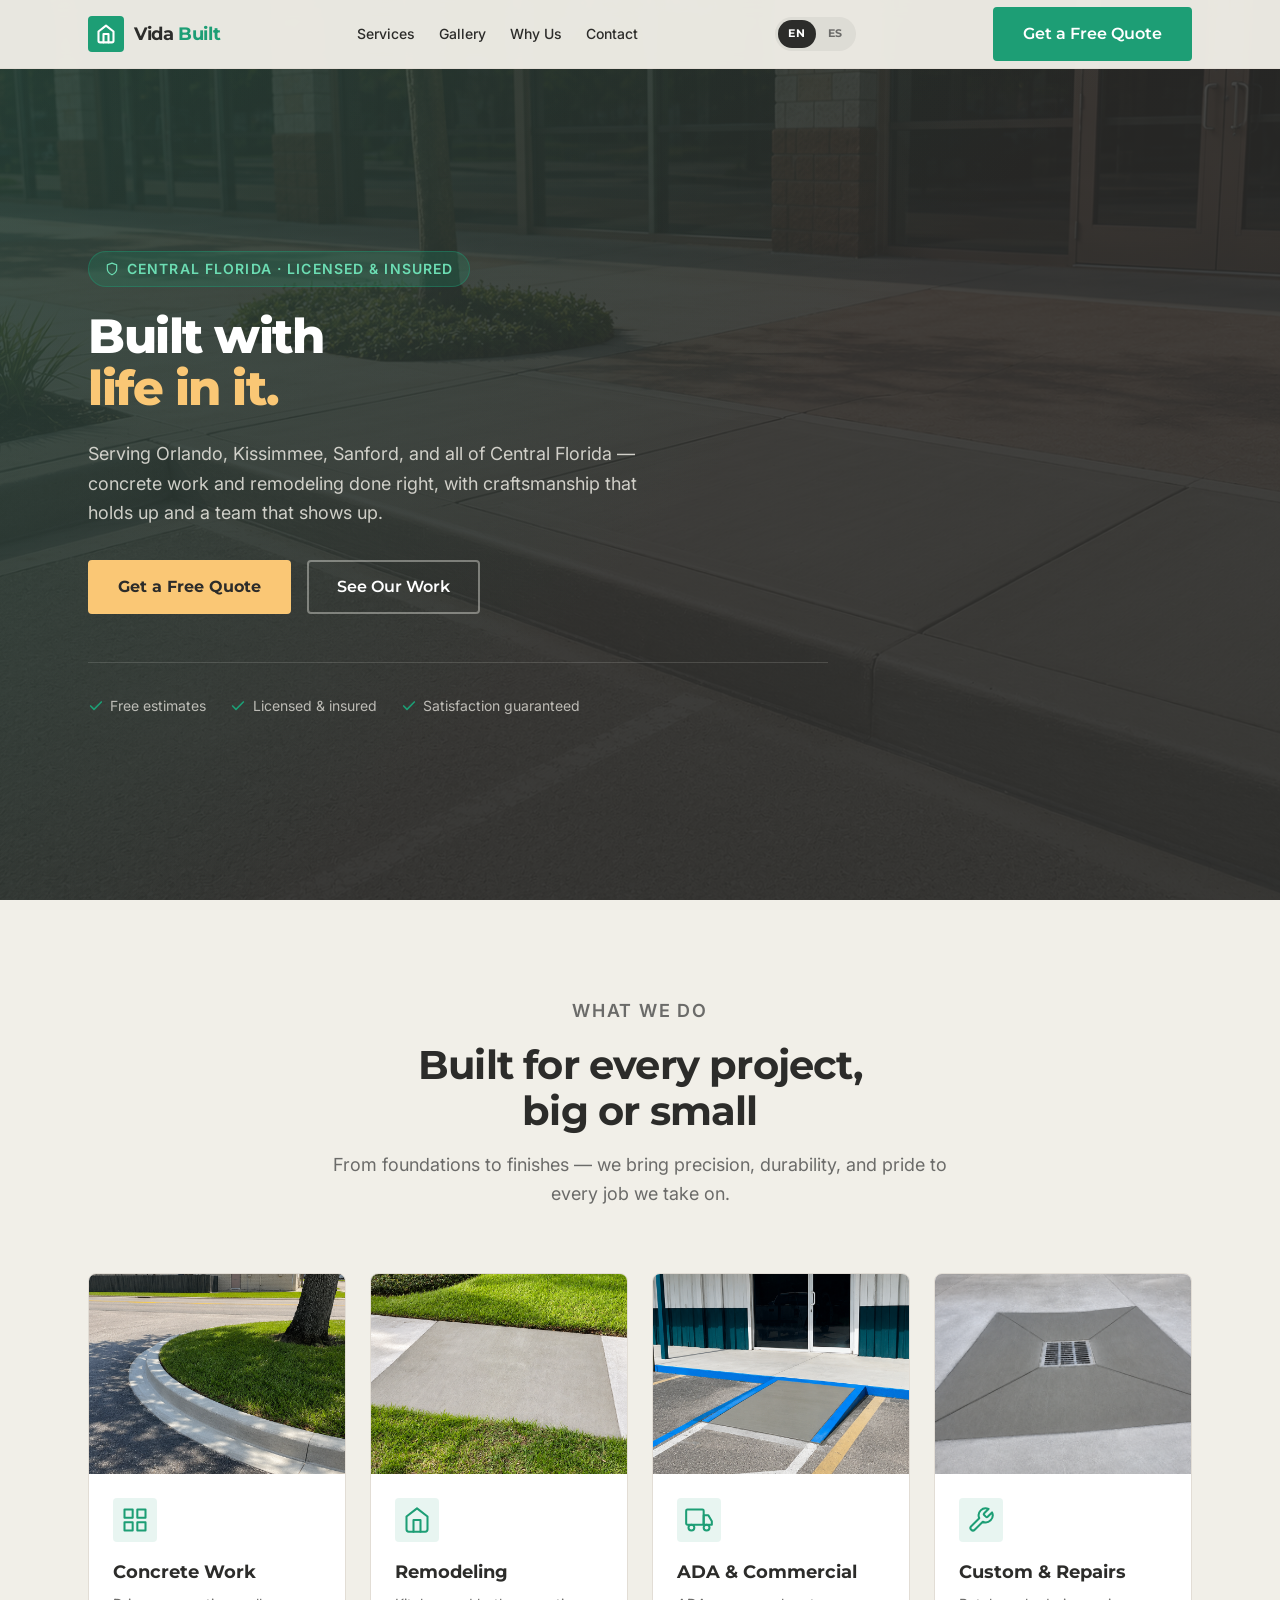
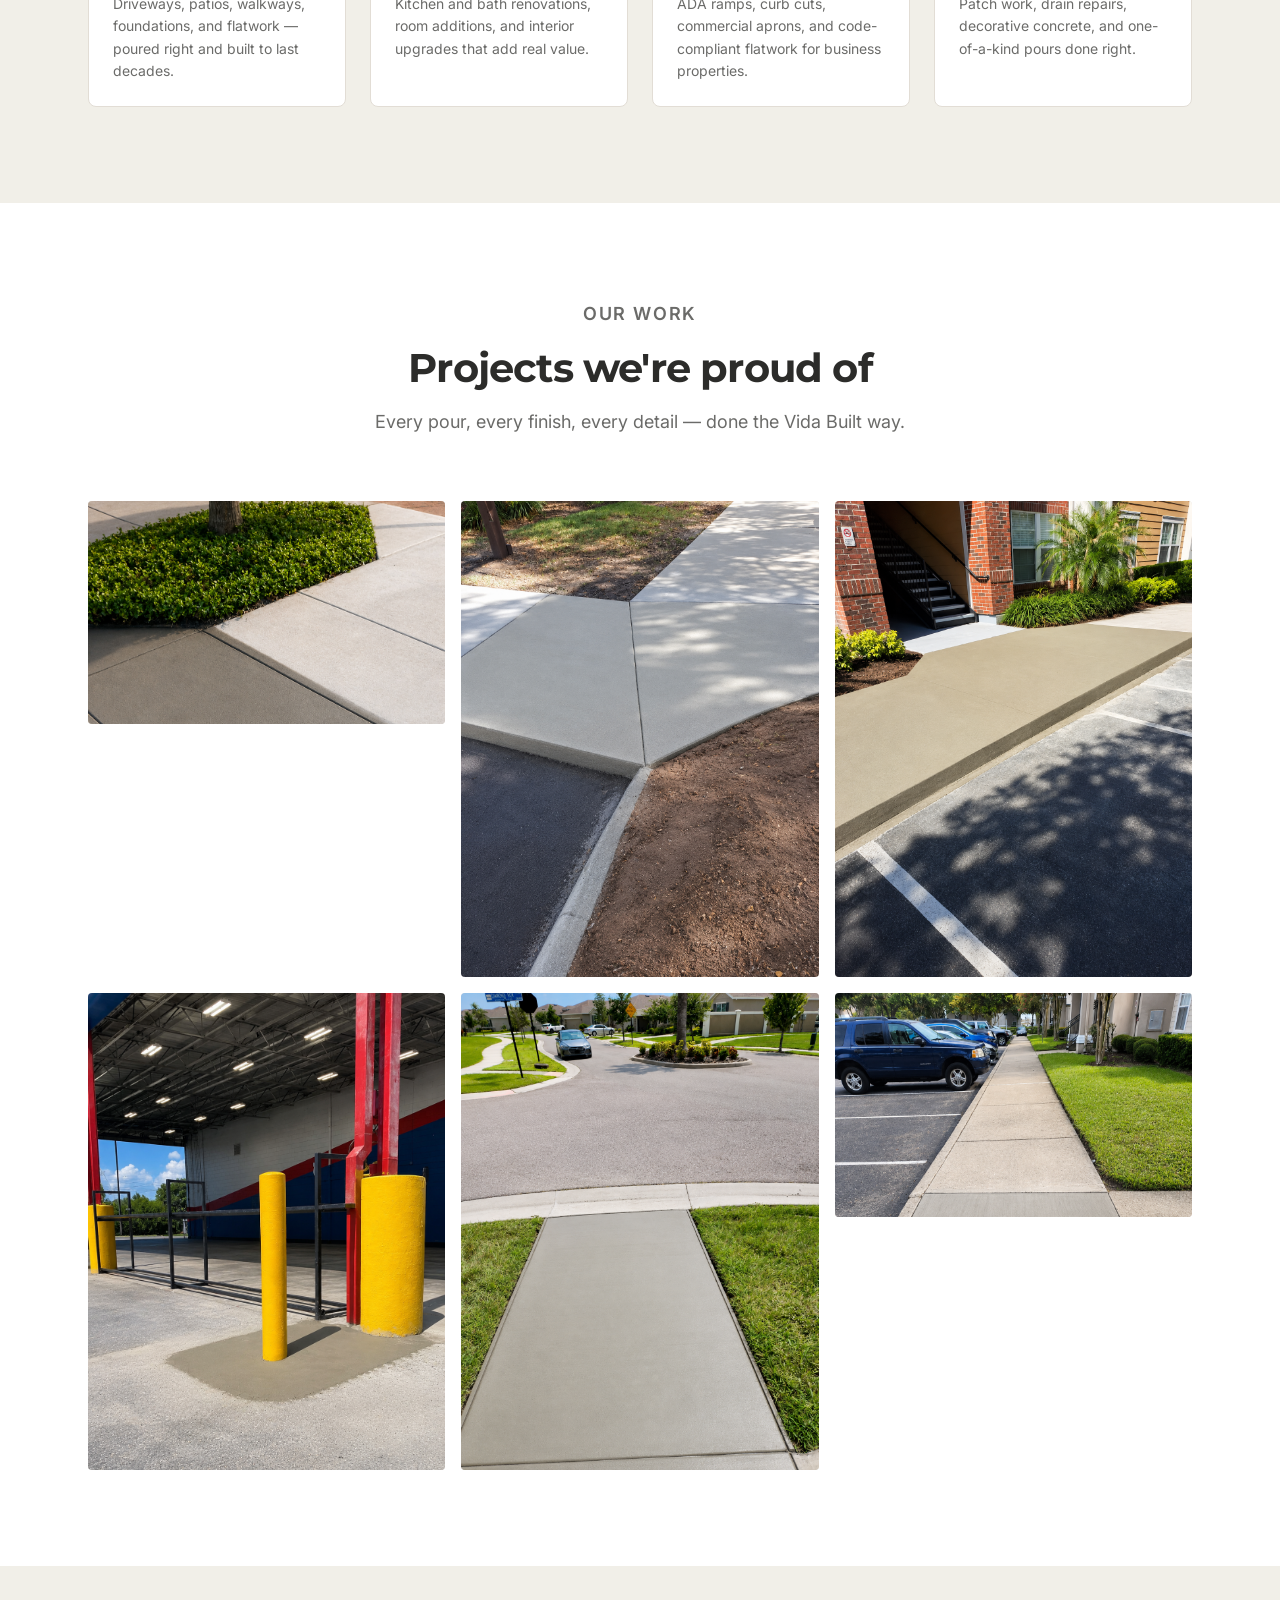
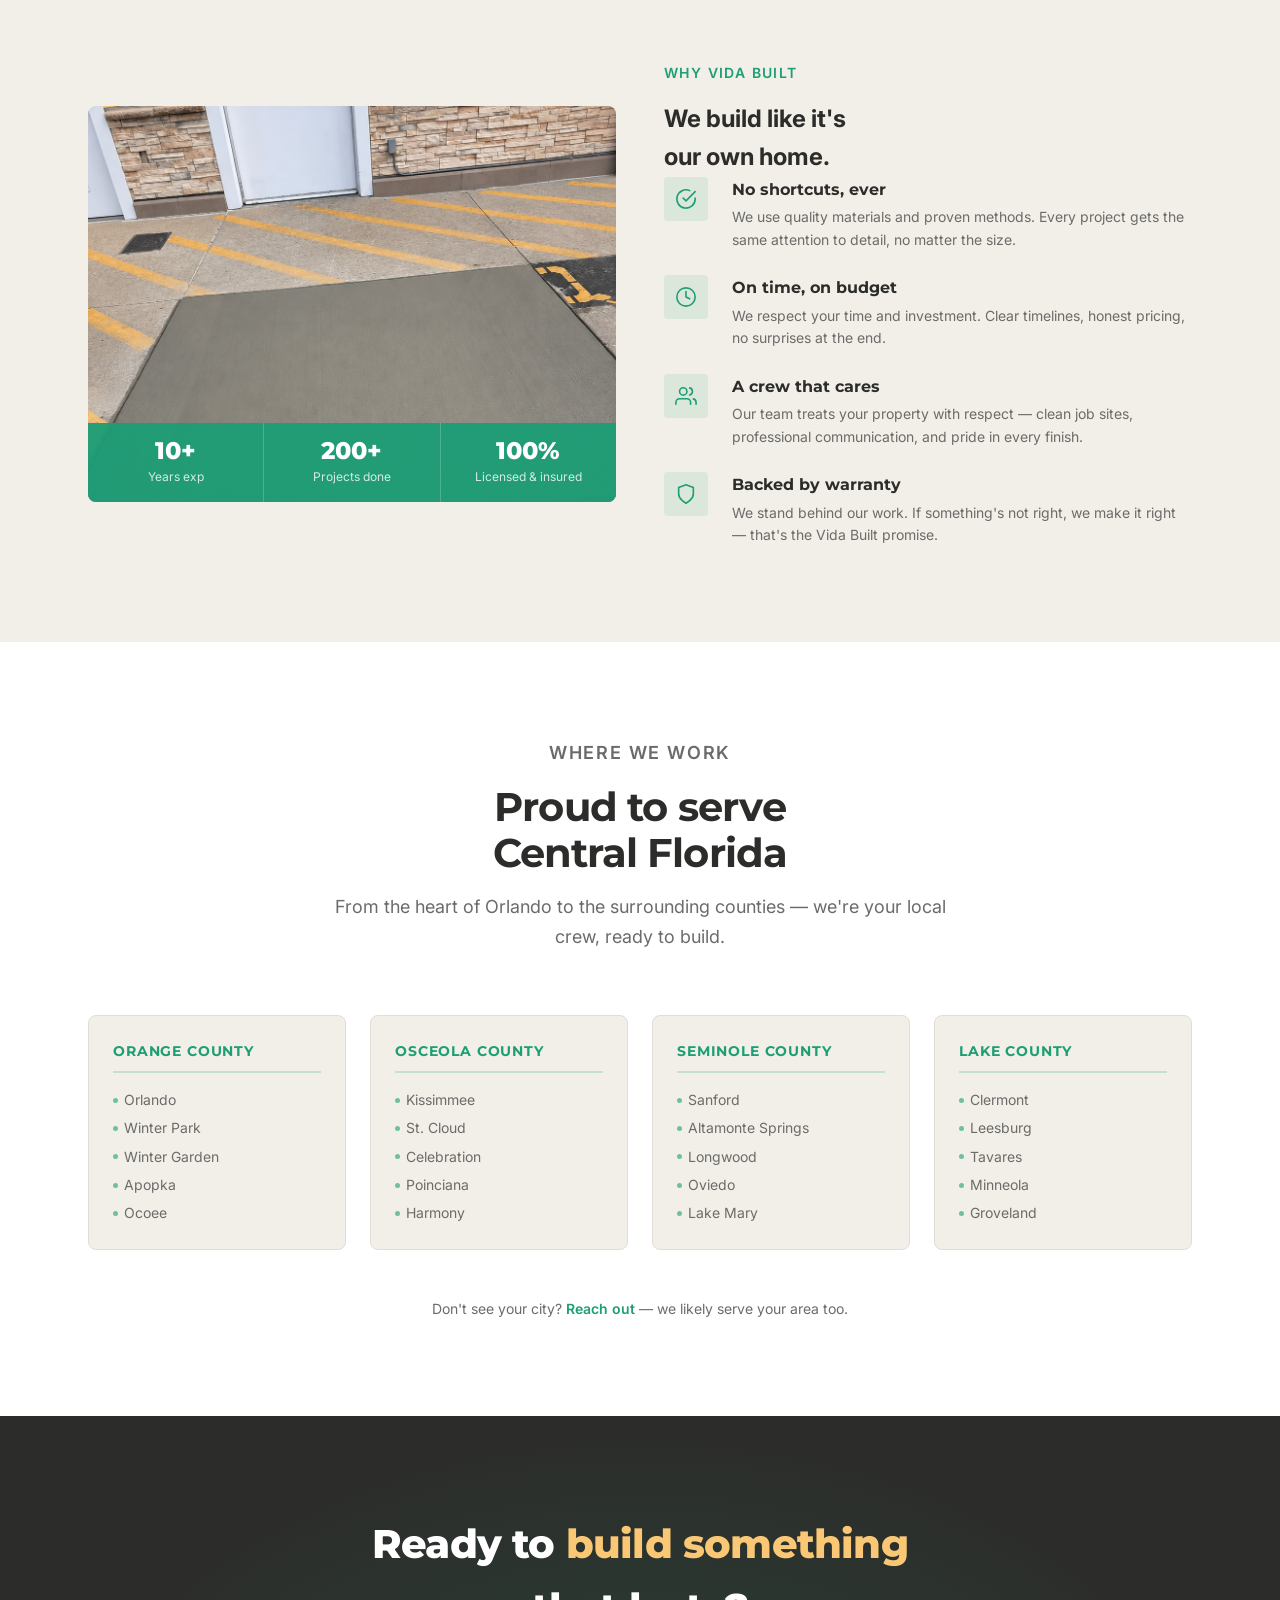
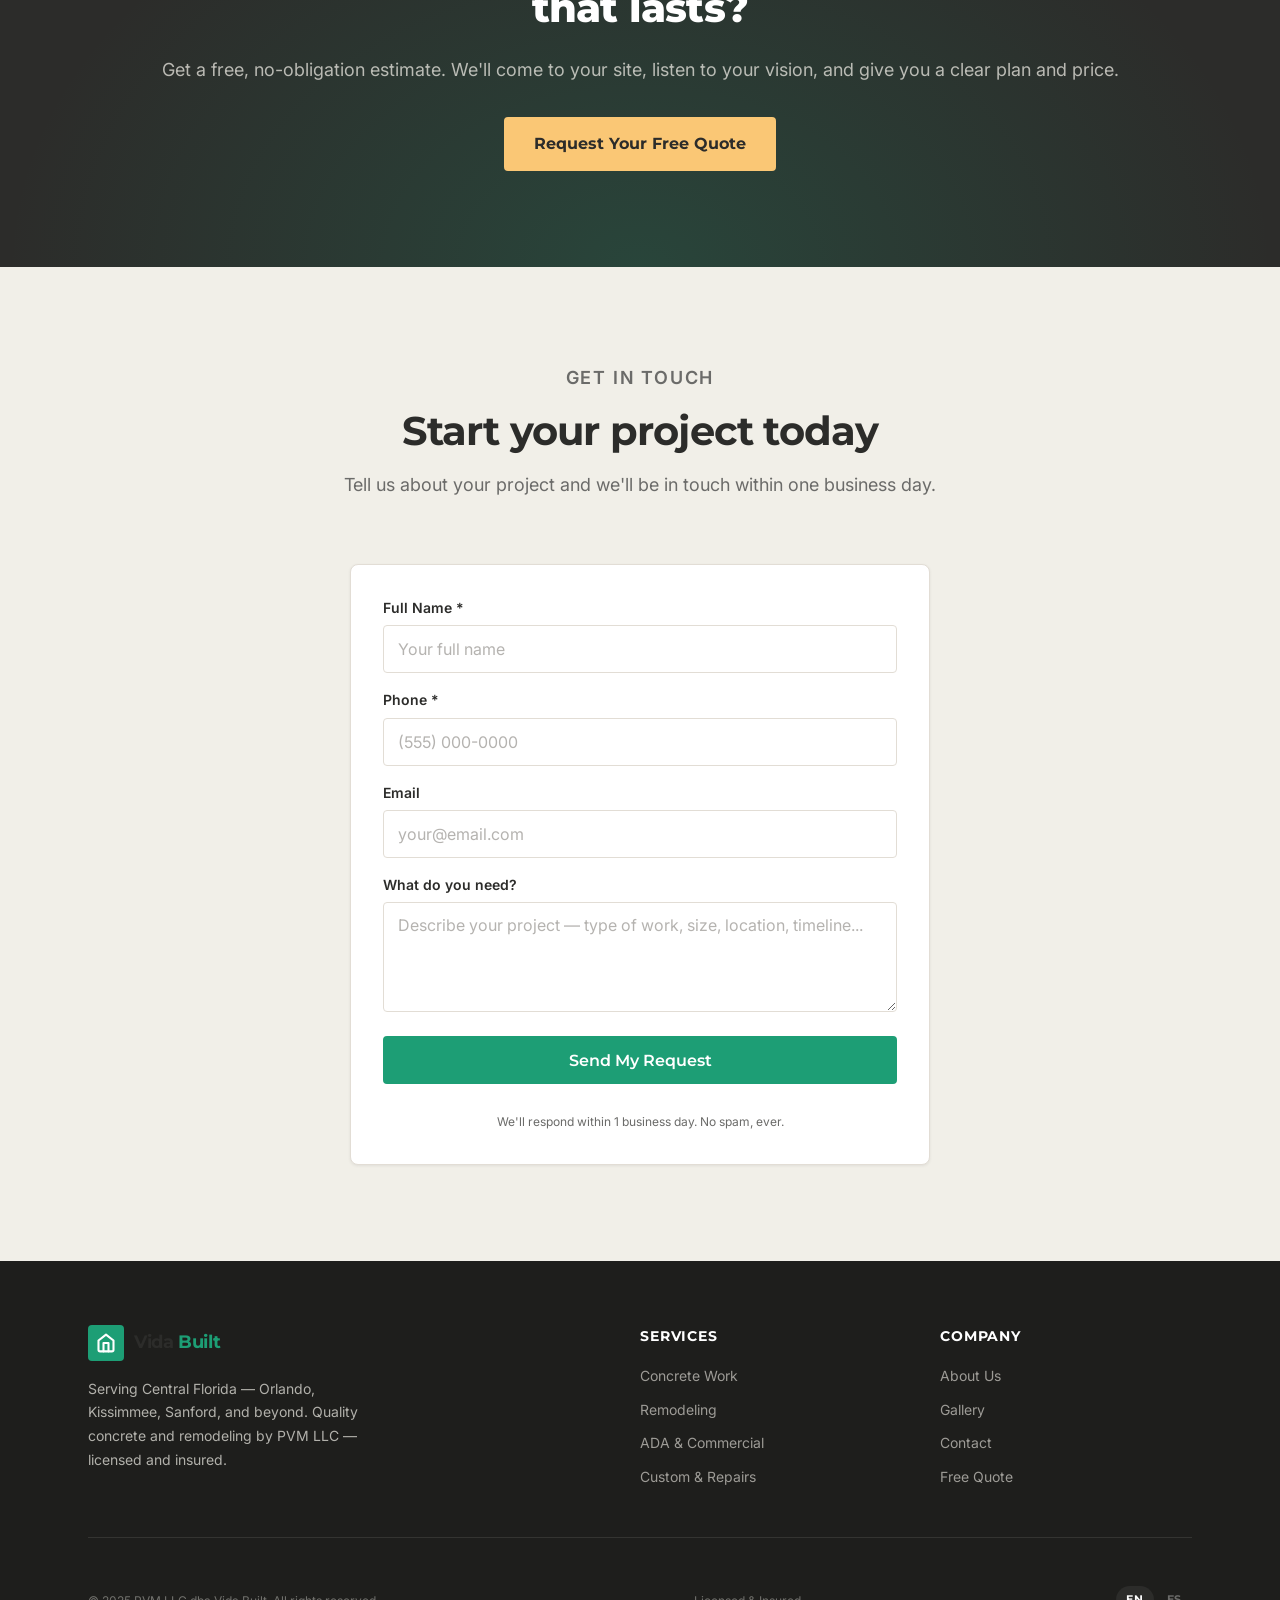
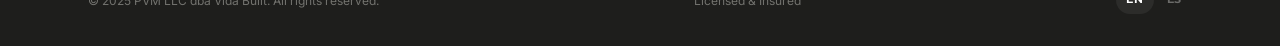
==== commit 42fe45dc: "Add Central Florida service areas section and gallery aspect-ratio fix - New service areas section (" ====
--- a/index.html
+++ b/index.html
@@ -4,7 +4,7 @@
   <meta charset="UTF-8">
   <meta name="viewport" content="width=device-width, initial-scale=1.0">
   <title>Vida Built — Built with life in it</title>
-  <meta name="description" content="Vida Built (PVM LLC) — Professional concrete, cement, and remodeling services. Built with life in it. Quality craftsmanship that lasts.">
+  <meta name="description" content="Vida Built (PVM LLC) — Concrete, cement, and remodeling contractor serving Central Florida. Orlando, Kissimmee, Sanford, Clermont, and surrounding areas. Built with life in it.">
   <link rel="alternate" hreflang="en" href="https://vida-built.pages.dev/">
   <link rel="alternate" hreflang="es" href="https://vida-built.pages.dev/es/">
   <!-- GSC and GA4 placeholders (commented out until domain is set) -->
@@ -88,7 +88,7 @@
             <svg width="14" height="14" viewBox="0 0 24 24" fill="none" stroke="currentColor" stroke-width="2" stroke-linecap="round" stroke-linejoin="round" aria-hidden="true">
               <path d="M12 22s8-4 8-10V5l-8-3-8 3v7c0 6 8 10 8 10z"/>
             </svg>
-            PVM LLC — Licensed &amp; Insured
+            Central Florida · Licensed &amp; Insured
           </div>
 
           <h1 id="hero-heading">
@@ -97,7 +97,7 @@
           </h1>
 
           <p class="hero-sub">
-            Concrete work, remodeling, and custom builds done right — with craftsmanship that holds up and a team that shows up.
+            Serving Orlando, Kissimmee, Sanford, and all of Central Florida — concrete work and remodeling done right, with craftsmanship that holds up and a team that shows up.
           </p>
 
           <div class="hero-actions">
@@ -399,6 +399,67 @@
           </div>
 
         </div>
+      </div>
+    </section>
+
+    <!-- ===== SERVICE AREAS ===== -->
+    <section class="section areas" aria-labelledby="areas-heading">
+      <div class="container">
+        <div class="section-header">
+          <p class="section-label">Where We Work</p>
+          <h2 id="areas-heading">Proud to serve<br>Central Florida</h2>
+          <p>From the heart of Orlando to the surrounding counties — we're your local crew, ready to build.</p>
+        </div>
+
+        <div class="areas-grid">
+
+          <div class="area-county">
+            <h4>Orange County</h4>
+            <ul>
+              <li>Orlando</li>
+              <li>Winter Park</li>
+              <li>Winter Garden</li>
+              <li>Apopka</li>
+              <li>Ocoee</li>
+            </ul>
+          </div>
+
+          <div class="area-county">
+            <h4>Osceola County</h4>
+            <ul>
+              <li>Kissimmee</li>
+              <li>St. Cloud</li>
+              <li>Celebration</li>
+              <li>Poinciana</li>
+              <li>Harmony</li>
+            </ul>
+          </div>
+
+          <div class="area-county">
+            <h4>Seminole County</h4>
+            <ul>
+              <li>Sanford</li>
+              <li>Altamonte Springs</li>
+              <li>Longwood</li>
+              <li>Oviedo</li>
+              <li>Lake Mary</li>
+            </ul>
+          </div>
+
+          <div class="area-county">
+            <h4>Lake County</h4>
+            <ul>
+              <li>Clermont</li>
+              <li>Leesburg</li>
+              <li>Tavares</li>
+              <li>Minneola</li>
+              <li>Groveland</li>
+            </ul>
+          </div>
+
+        </div>
+
+        <p class="areas-note">Don't see your city? <a href="#contact">Reach out</a> — we likely serve your area too.</p>
       </div>
     </section>
 
@@ -513,7 +574,7 @@
             </div>
             <span class="nav-logo-name">Vida <span>Built</span></span>
           </a>
-          <p>Built with life in it. Quality concrete and remodeling work by PVM LLC — licensed and insured.</p>
+          <p>Serving Central Florida — Orlando, Kissimmee, Sanford, and beyond. Quality concrete and remodeling by PVM LLC — licensed and insured.</p>
         </div>
 
         <div class="footer-col">
--- a/css/style.css
+++ b/css/style.css
@@ -455,13 +455,15 @@
   box-shadow: var(--shadow-lg);
   border-color: var(--color-green);
 }
+.service-card { overflow: hidden; } /* clip img inside card */
 .service-img {
   width: 100%;
-  aspect-ratio: 4/3;
+  height: 220px;   /* fixed height — object-fit handles cropping */
   object-fit: cover;
   object-position: center;
   display: block;
 }
+@media (min-width: 1024px) { .service-img { height: 200px; } }
 .service-body { padding: var(--space-3); }
 .service-icon {
   width: 44px; height: 44px;
@@ -495,18 +497,19 @@
   overflow: hidden;
   border-radius: var(--radius);
   background-color: var(--color-border);
+  aspect-ratio: 3/4; /* ratio on container, not img */
 }
 .gallery-item img {
   width: 100%;
-  aspect-ratio: 3/4;
+  height: 100%;    /* fill container completely — no gray gaps */
   object-fit: cover;
-  object-position: center;
+  object-position: center top;
   display: block;
   transition: transform 400ms ease-out;
 }
 @media (min-width: 640px) {
-  .gallery-item:nth-child(1) img,
-  .gallery-item:nth-child(6) img { aspect-ratio: 4/3; }
+  .gallery-item:nth-child(1),
+  .gallery-item:nth-child(6) { aspect-ratio: 16/10; }
 }
 .gallery-item:hover img { transform: scale(1.04); }
 
@@ -573,6 +576,57 @@
 }
 .why-point-text p { font-size: var(--text-sm); color: var(--color-text-muted); line-height: 1.6; }
 
+/* --- Service Areas --- */
+.areas { background-color: var(--color-surface); }
+
+.areas-grid {
+  display: grid;
+  grid-template-columns: repeat(2, 1fr);
+  gap: var(--space-3);
+}
+@media (min-width: 640px) { .areas-grid { grid-template-columns: repeat(4, 1fr); } }
+
+.area-county {
+  background: var(--color-cream);
+  border: 1px solid var(--color-border);
+  border-radius: var(--radius-lg);
+  padding: var(--space-3);
+}
+.area-county h4 {
+  font-family: var(--font-heading);
+  font-weight: 700;
+  font-size: var(--text-sm);
+  color: var(--color-green);
+  letter-spacing: 0.06em;
+  text-transform: uppercase;
+  margin-bottom: var(--space-2);
+  padding-bottom: 0.5rem;
+  border-bottom: 2px solid rgba(29,158,117,0.2);
+}
+.area-county ul { list-style: none; display: flex; flex-direction: column; gap: 0.375rem; }
+.area-county li {
+  font-size: var(--text-sm);
+  color: var(--color-text-muted);
+  display: flex;
+  align-items: center;
+  gap: 0.375rem;
+}
+.area-county li::before {
+  content: '';
+  width: 5px; height: 5px;
+  border-radius: 50%;
+  background-color: var(--color-green);
+  flex-shrink: 0;
+  opacity: 0.6;
+}
+.areas-note {
+  text-align: center;
+  margin-top: var(--space-6);
+  font-size: var(--text-sm);
+  color: var(--color-text-muted);
+}
+.areas-note a { font-weight: 600; }
+
 /* --- CTA Banner --- */
 .cta-banner {
   background-color: var(--color-charcoal);
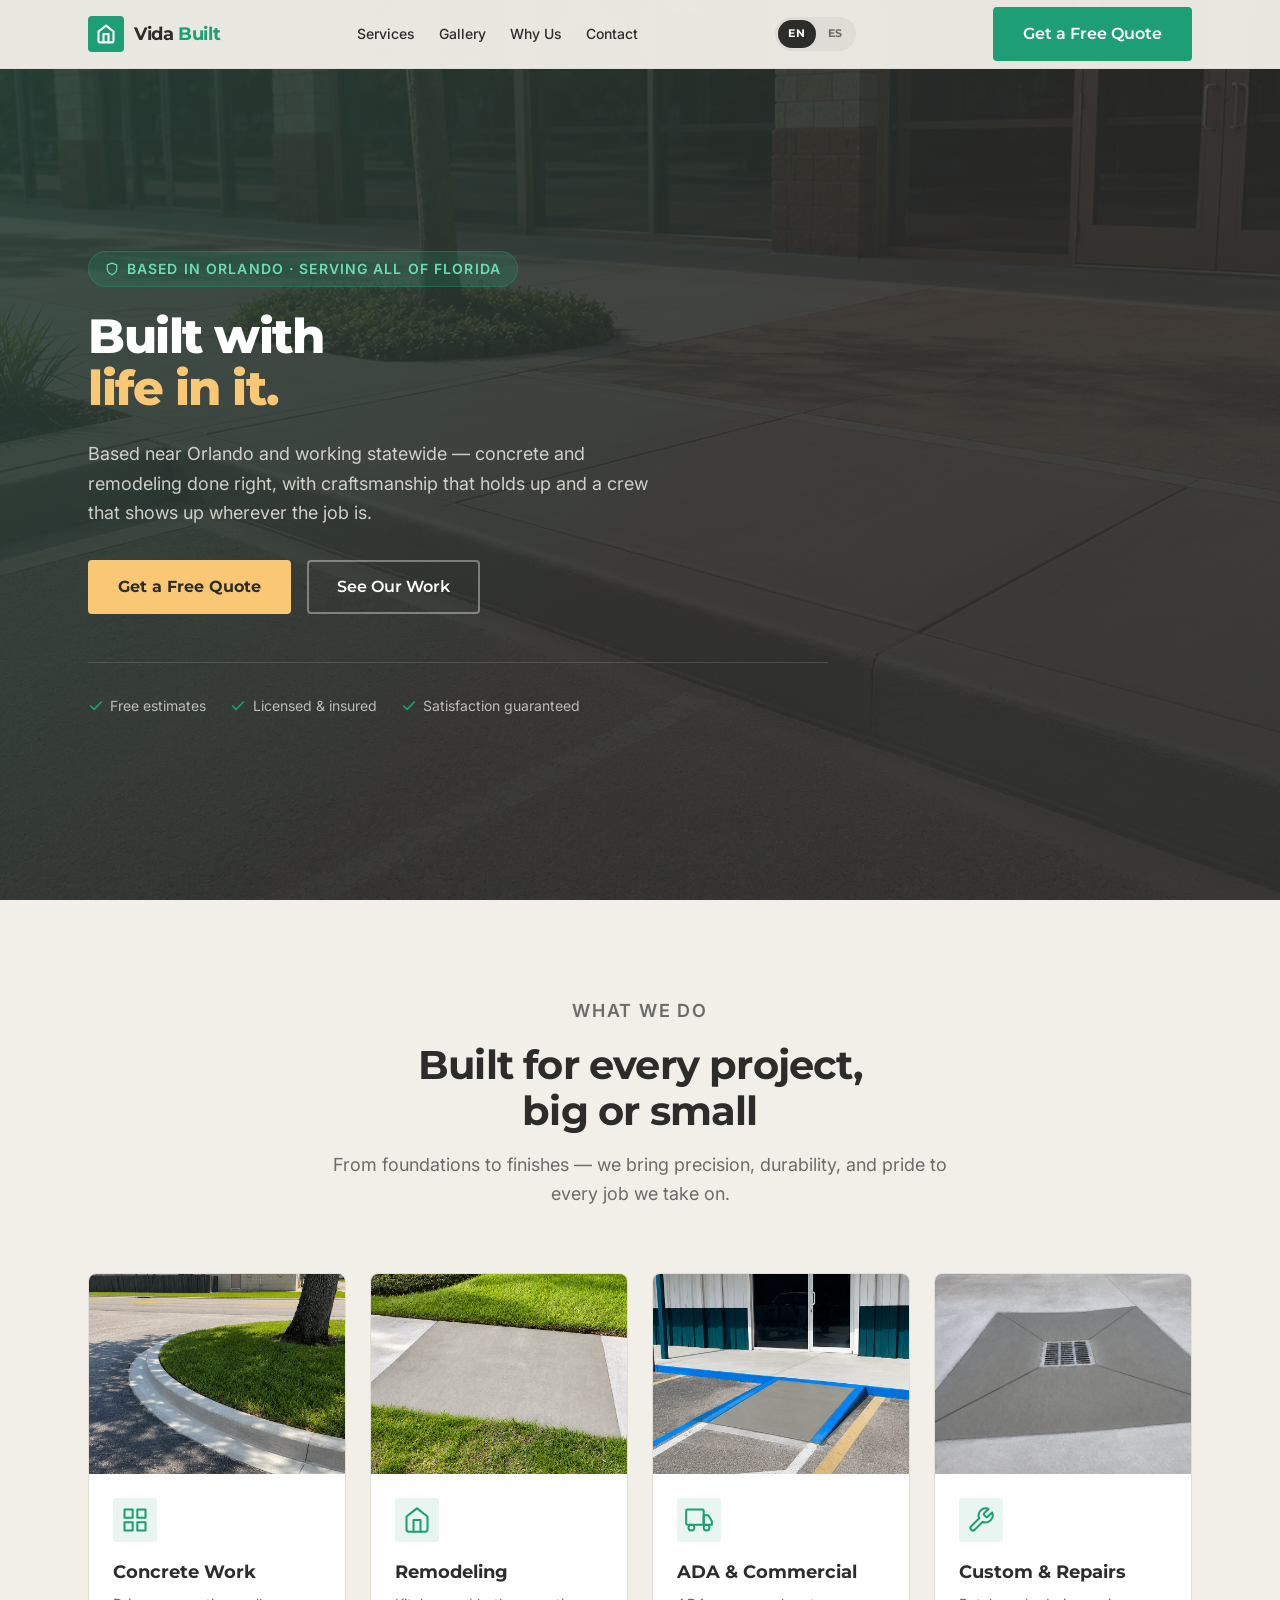
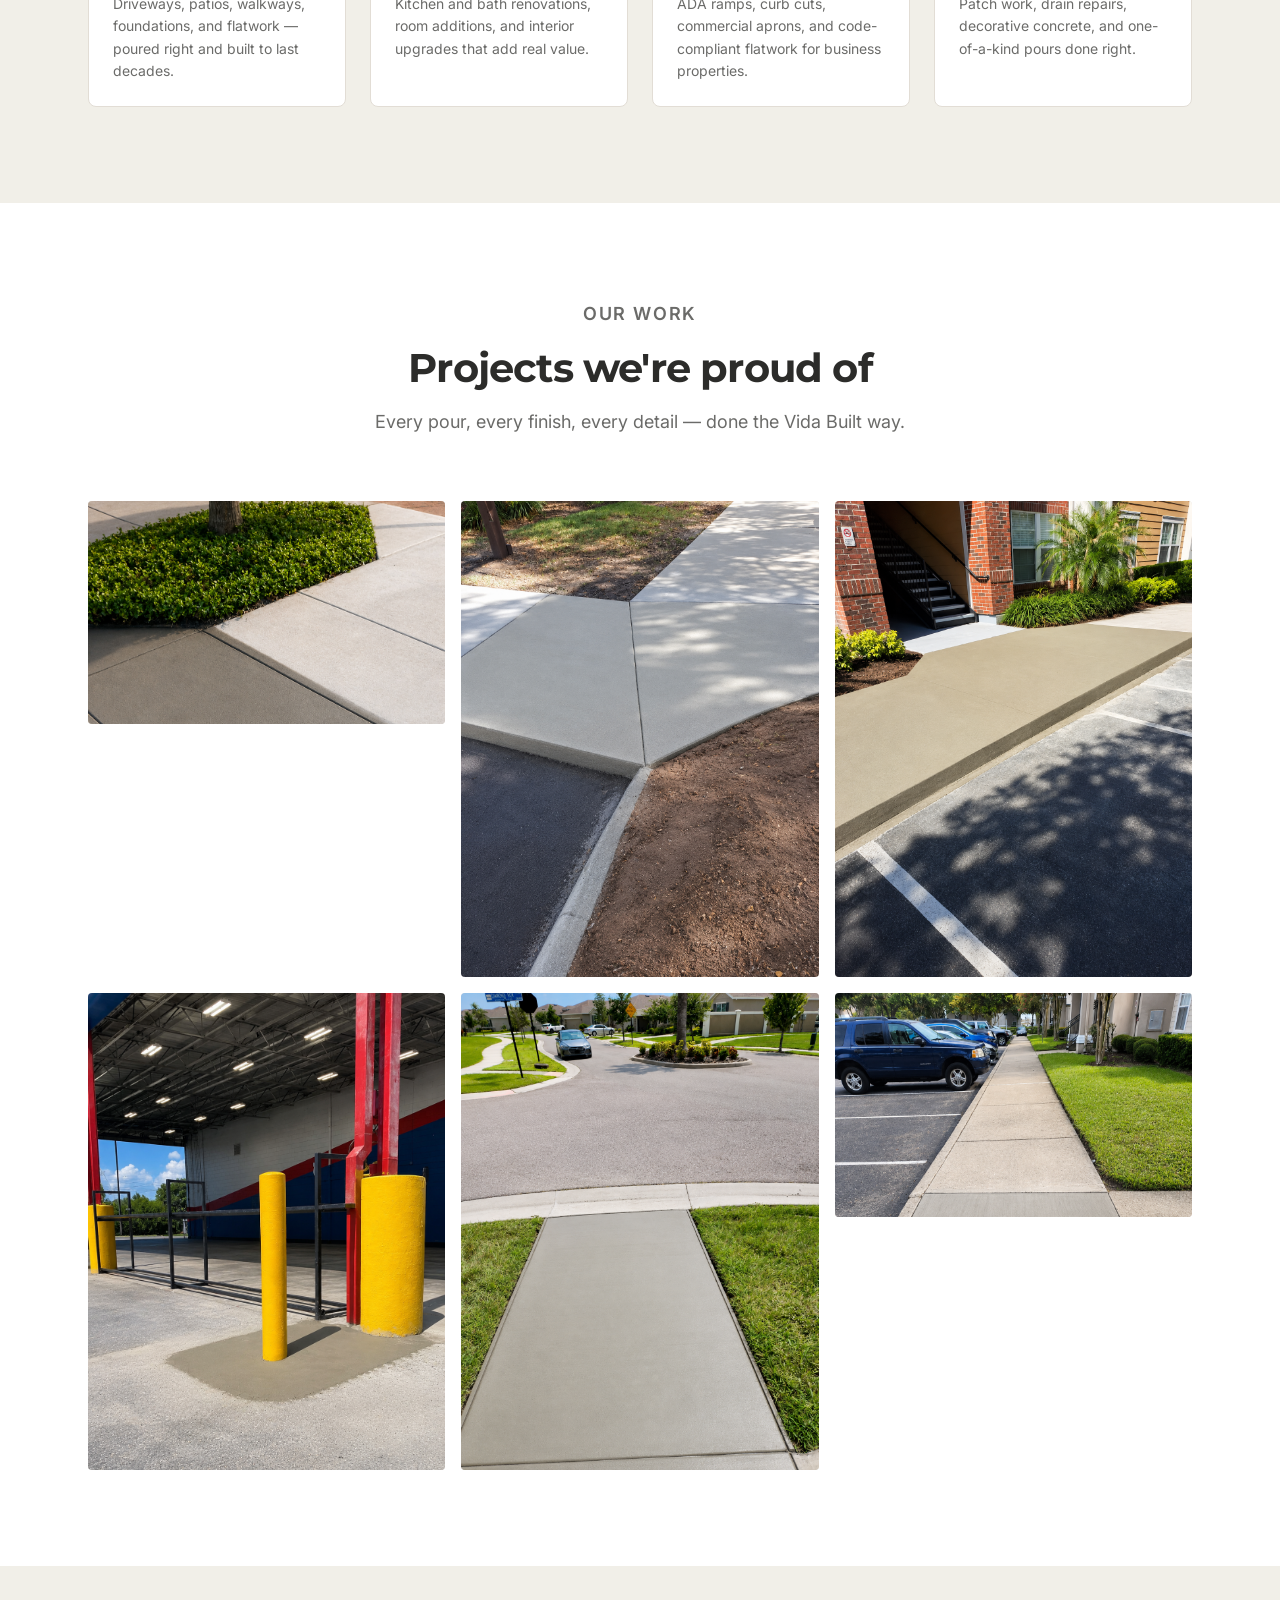
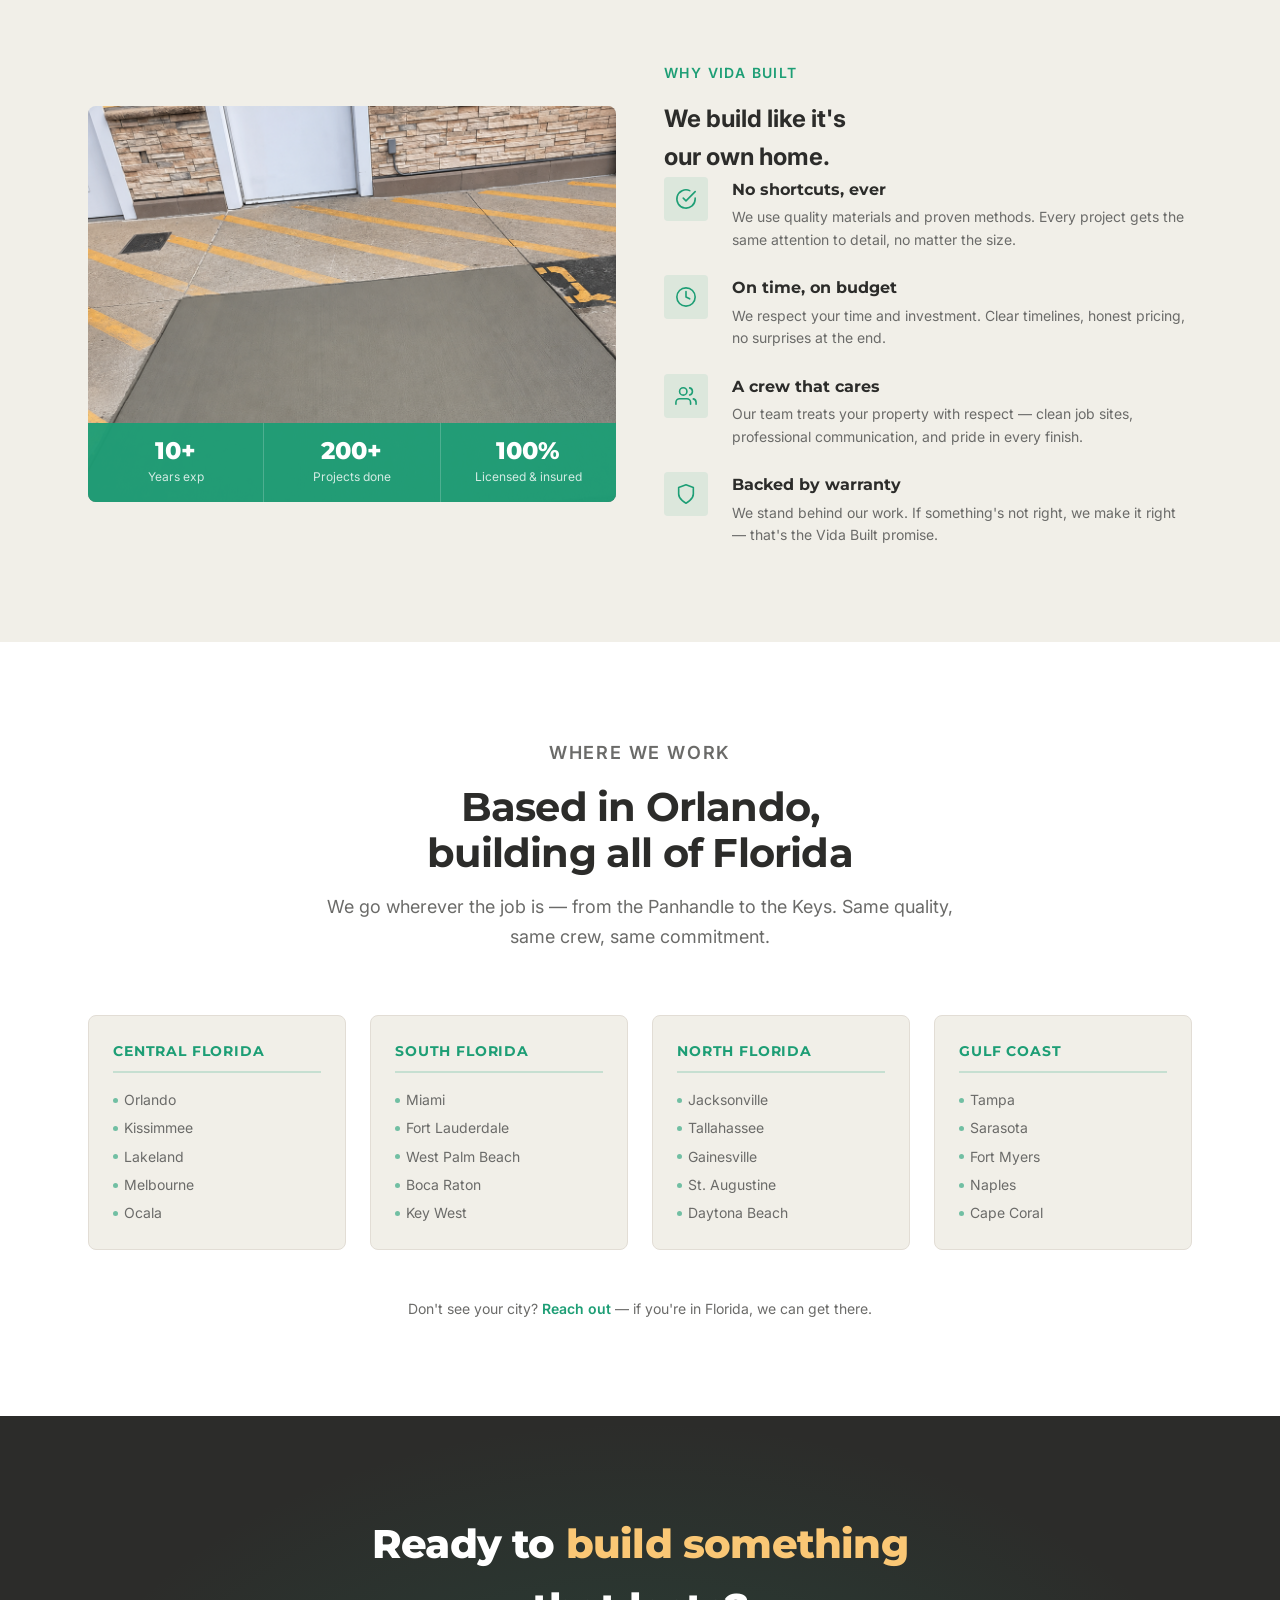
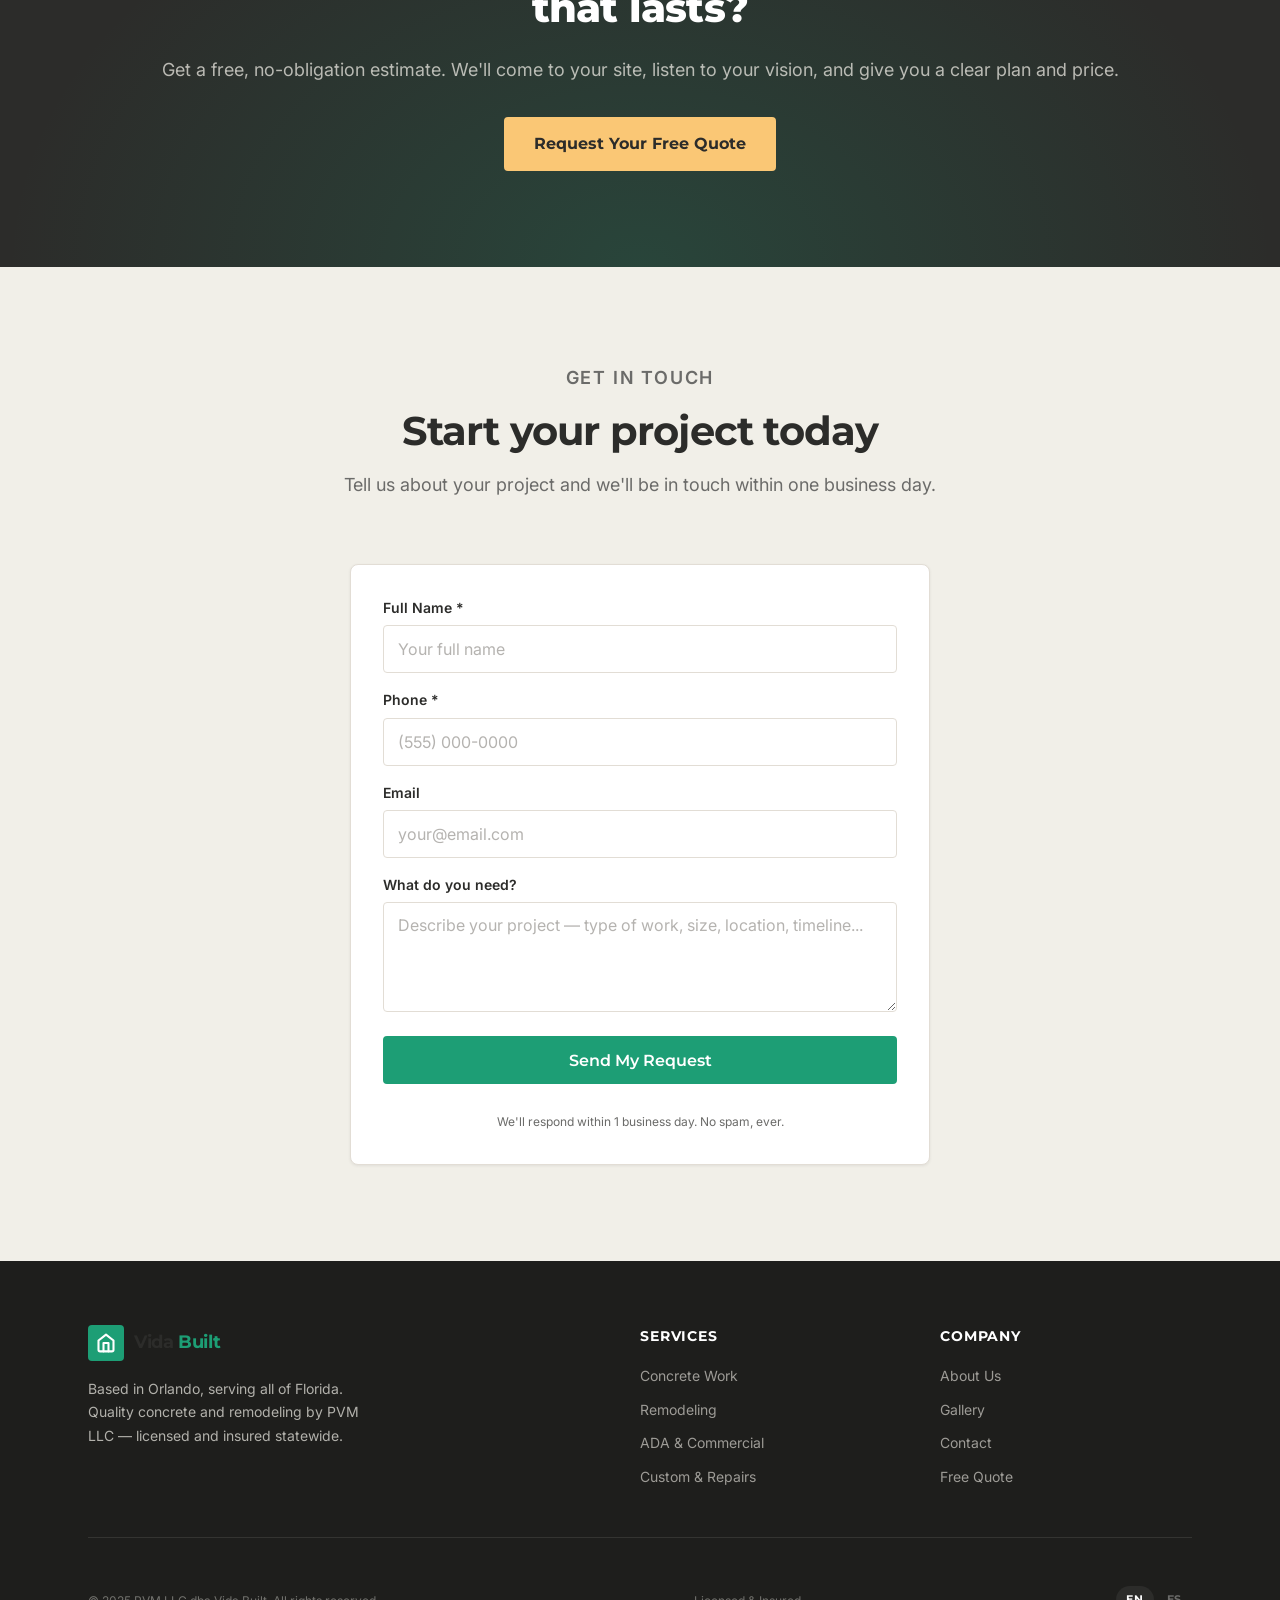
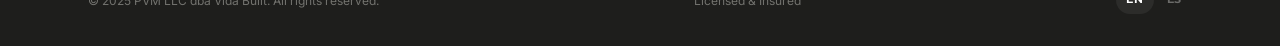
==== commit 55f3ab45: "Expand service areas from Central FL counties to statewide Florida Company is based in Orlando but s" ====
--- a/index.html
+++ b/index.html
@@ -4,7 +4,7 @@
   <meta charset="UTF-8">
   <meta name="viewport" content="width=device-width, initial-scale=1.0">
   <title>Vida Built — Built with life in it</title>
-  <meta name="description" content="Vida Built (PVM LLC) — Concrete, cement, and remodeling contractor serving Central Florida. Orlando, Kissimmee, Sanford, Clermont, and surrounding areas. Built with life in it.">
+  <meta name="description" content="Vida Built (PVM LLC) — Concrete, cement, and remodeling contractor based in Orlando, serving all of Florida. Licensed &amp; insured. Built with life in it.">
   <link rel="alternate" hreflang="en" href="https://vida-built.pages.dev/">
   <link rel="alternate" hreflang="es" href="https://vida-built.pages.dev/es/">
   <!-- GSC and GA4 placeholders (commented out until domain is set) -->
@@ -88,7 +88,7 @@
             <svg width="14" height="14" viewBox="0 0 24 24" fill="none" stroke="currentColor" stroke-width="2" stroke-linecap="round" stroke-linejoin="round" aria-hidden="true">
               <path d="M12 22s8-4 8-10V5l-8-3-8 3v7c0 6 8 10 8 10z"/>
             </svg>
-            Central Florida · Licensed &amp; Insured
+            Based in Orlando · Serving All of Florida
           </div>
 
           <h1 id="hero-heading">
@@ -97,7 +97,7 @@
           </h1>
 
           <p class="hero-sub">
-            Serving Orlando, Kissimmee, Sanford, and all of Central Florida — concrete work and remodeling done right, with craftsmanship that holds up and a team that shows up.
+            Based near Orlando and working statewide — concrete and remodeling done right, with craftsmanship that holds up and a crew that shows up wherever the job is.
           </p>
 
           <div class="hero-actions">
@@ -407,59 +407,59 @@
       <div class="container">
         <div class="section-header">
           <p class="section-label">Where We Work</p>
-          <h2 id="areas-heading">Proud to serve<br>Central Florida</h2>
-          <p>From the heart of Orlando to the surrounding counties — we're your local crew, ready to build.</p>
+          <h2 id="areas-heading">Based in Orlando,<br>building all of Florida</h2>
+          <p>We go wherever the job is — from the Panhandle to the Keys. Same quality, same crew, same commitment.</p>
         </div>
 
         <div class="areas-grid">
 
           <div class="area-county">
-            <h4>Orange County</h4>
+            <h4>Central Florida</h4>
             <ul>
               <li>Orlando</li>
-              <li>Winter Park</li>
-              <li>Winter Garden</li>
-              <li>Apopka</li>
-              <li>Ocoee</li>
+              <li>Kissimmee</li>
+              <li>Lakeland</li>
+              <li>Melbourne</li>
+              <li>Ocala</li>
             </ul>
           </div>
 
           <div class="area-county">
-            <h4>Osceola County</h4>
+            <h4>South Florida</h4>
             <ul>
-              <li>Kissimmee</li>
-              <li>St. Cloud</li>
-              <li>Celebration</li>
-              <li>Poinciana</li>
-              <li>Harmony</li>
+              <li>Miami</li>
+              <li>Fort Lauderdale</li>
+              <li>West Palm Beach</li>
+              <li>Boca Raton</li>
+              <li>Key West</li>
             </ul>
           </div>
 
           <div class="area-county">
-            <h4>Seminole County</h4>
+            <h4>North Florida</h4>
             <ul>
-              <li>Sanford</li>
-              <li>Altamonte Springs</li>
-              <li>Longwood</li>
-              <li>Oviedo</li>
-              <li>Lake Mary</li>
+              <li>Jacksonville</li>
+              <li>Tallahassee</li>
+              <li>Gainesville</li>
+              <li>St. Augustine</li>
+              <li>Daytona Beach</li>
             </ul>
           </div>
 
           <div class="area-county">
-            <h4>Lake County</h4>
+            <h4>Gulf Coast</h4>
             <ul>
-              <li>Clermont</li>
-              <li>Leesburg</li>
-              <li>Tavares</li>
-              <li>Minneola</li>
-              <li>Groveland</li>
+              <li>Tampa</li>
+              <li>Sarasota</li>
+              <li>Fort Myers</li>
+              <li>Naples</li>
+              <li>Cape Coral</li>
             </ul>
           </div>
 
         </div>
 
-        <p class="areas-note">Don't see your city? <a href="#contact">Reach out</a> — we likely serve your area too.</p>
+        <p class="areas-note">Don't see your city? <a href="#contact">Reach out</a> — if you're in Florida, we can get there.</p>
       </div>
     </section>
 
@@ -574,7 +574,7 @@
             </div>
             <span class="nav-logo-name">Vida <span>Built</span></span>
           </a>
-          <p>Serving Central Florida — Orlando, Kissimmee, Sanford, and beyond. Quality concrete and remodeling by PVM LLC — licensed and insured.</p>
+          <p>Based in Orlando, serving all of Florida. Quality concrete and remodeling by PVM LLC — licensed and insured statewide.</p>
         </div>
 
         <div class="footer-col">
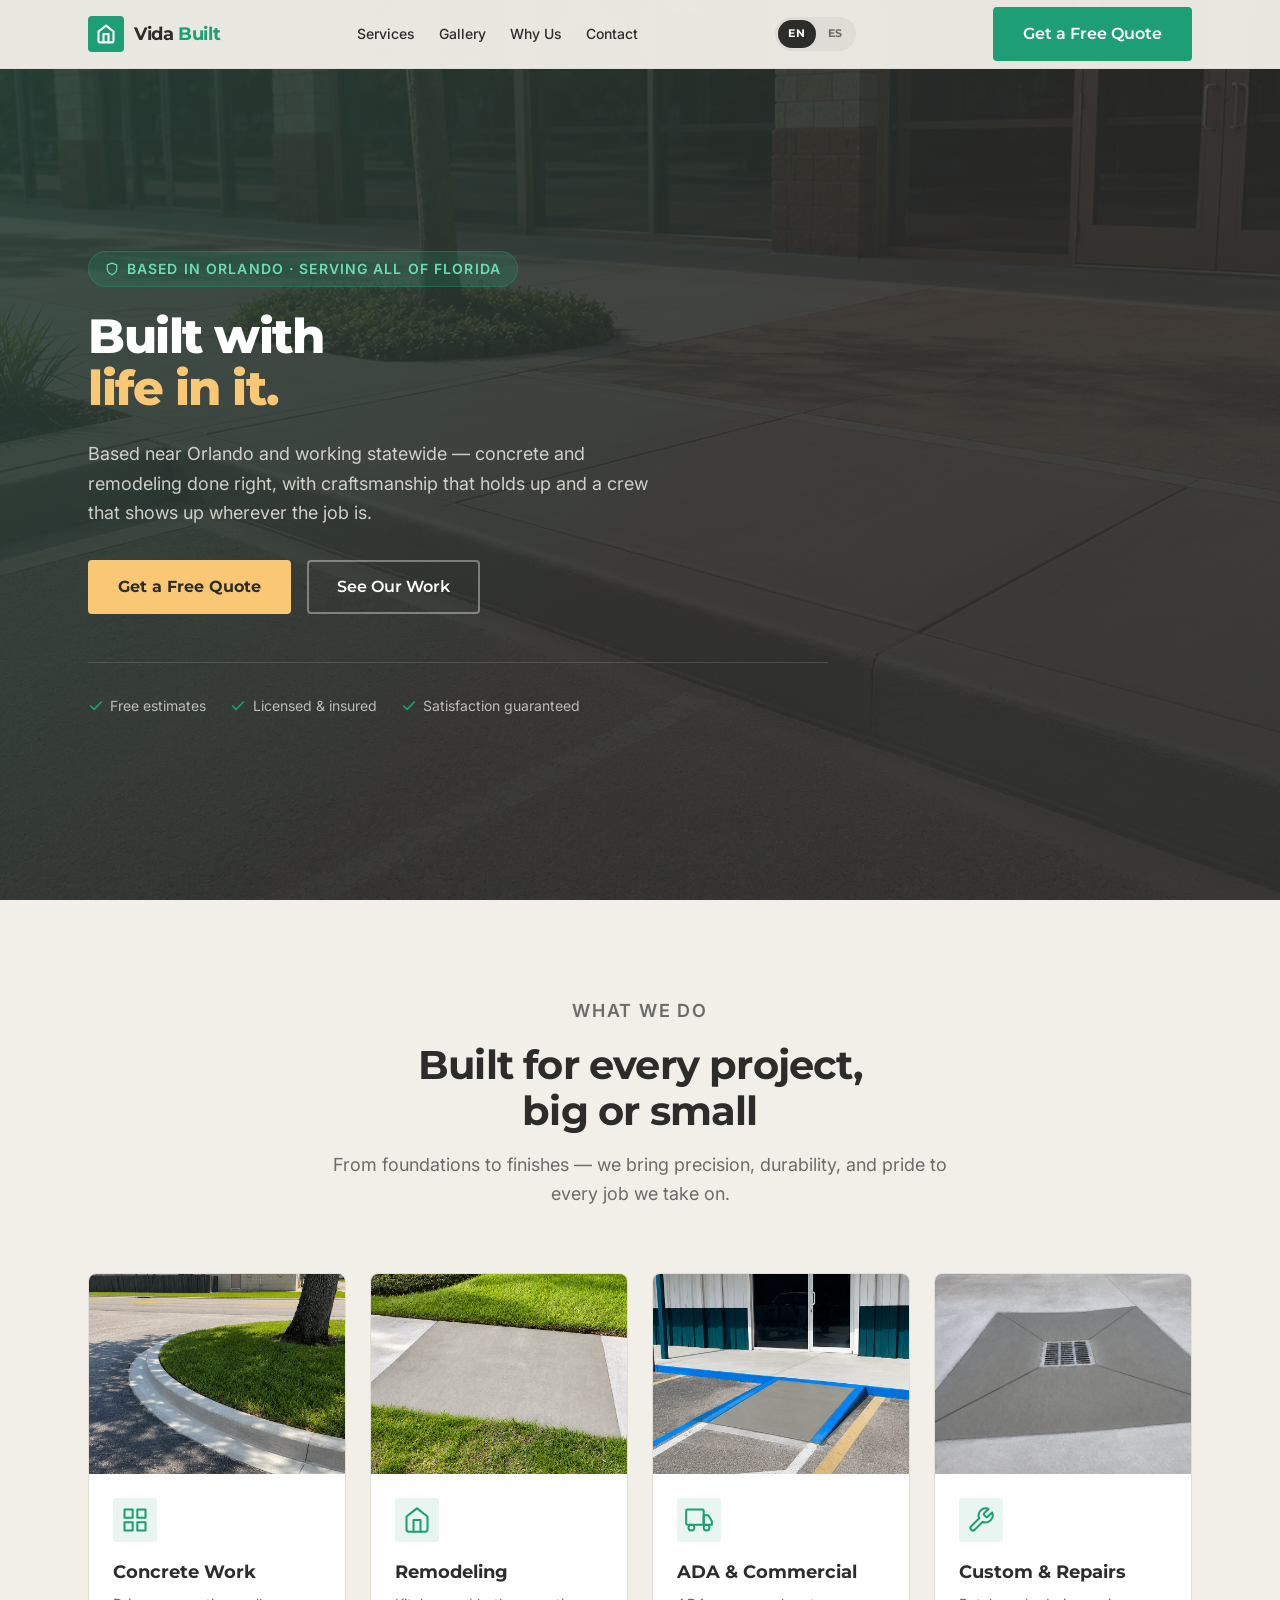
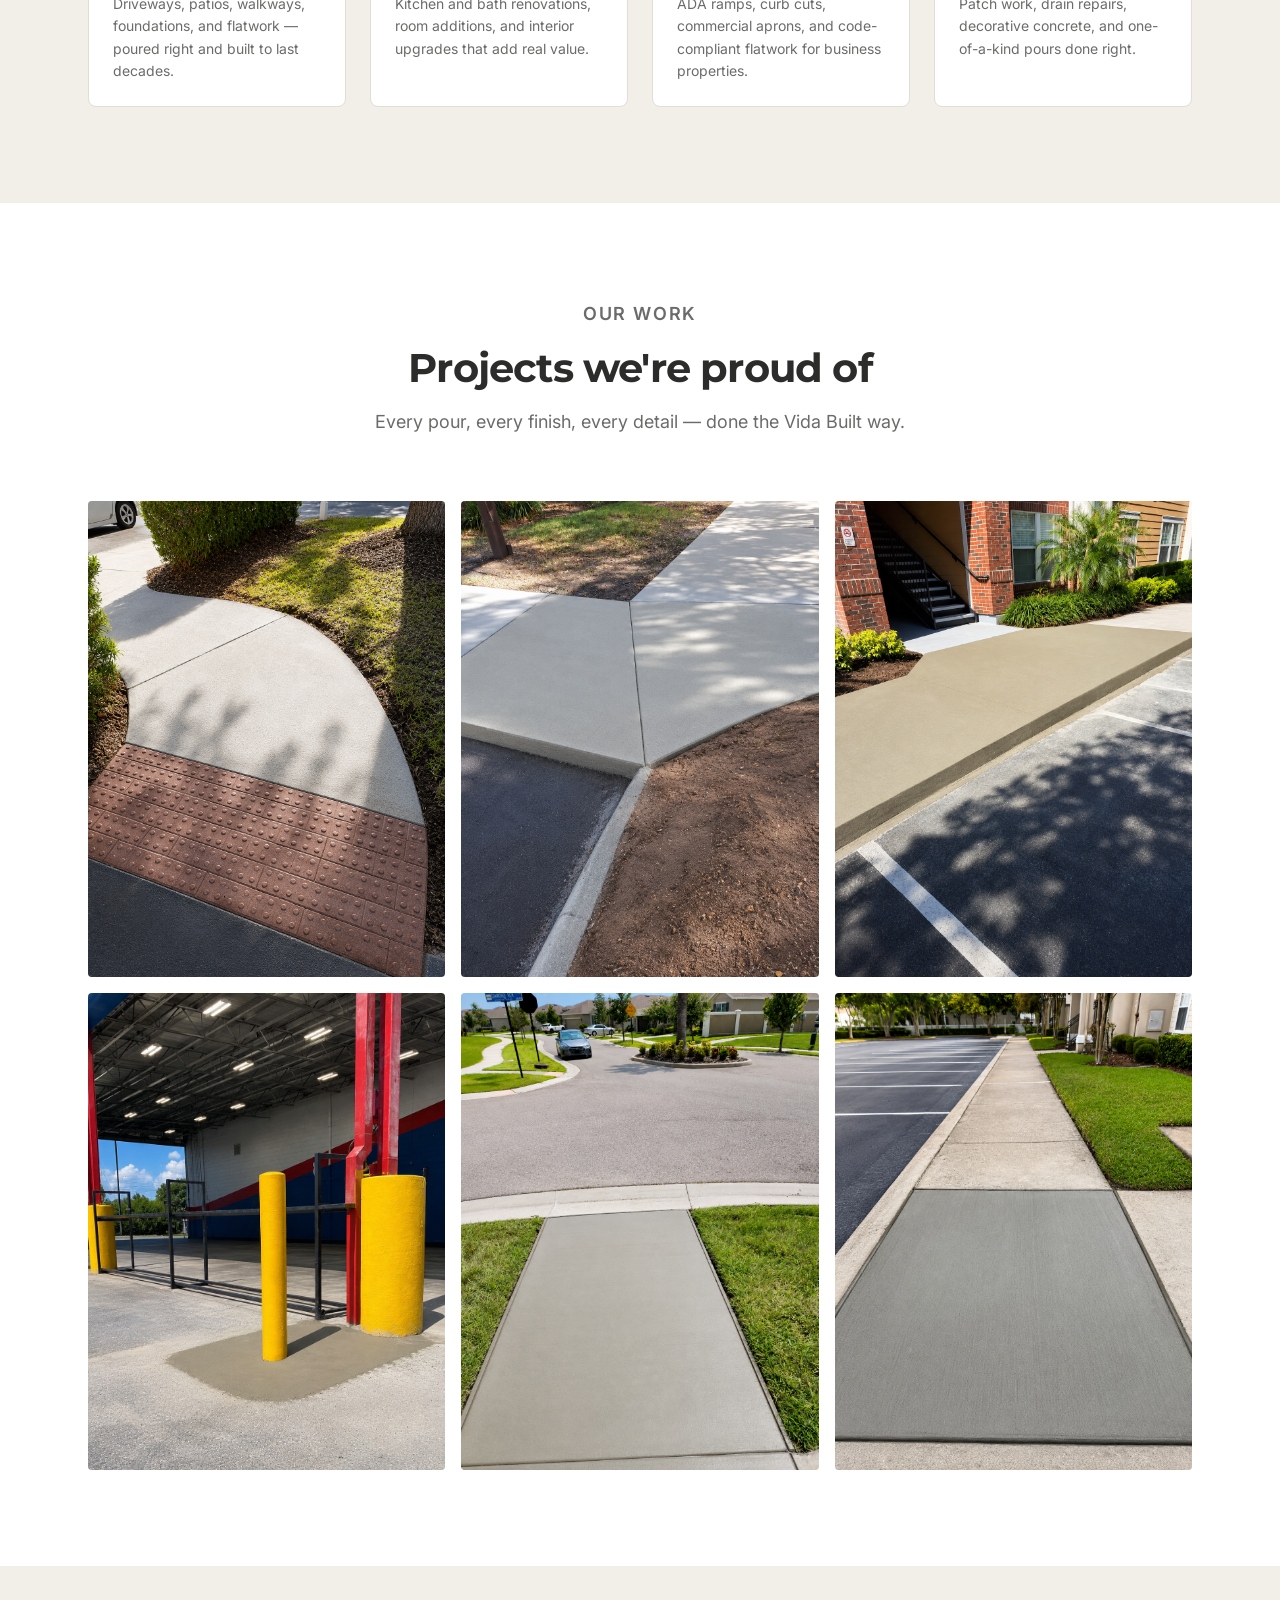
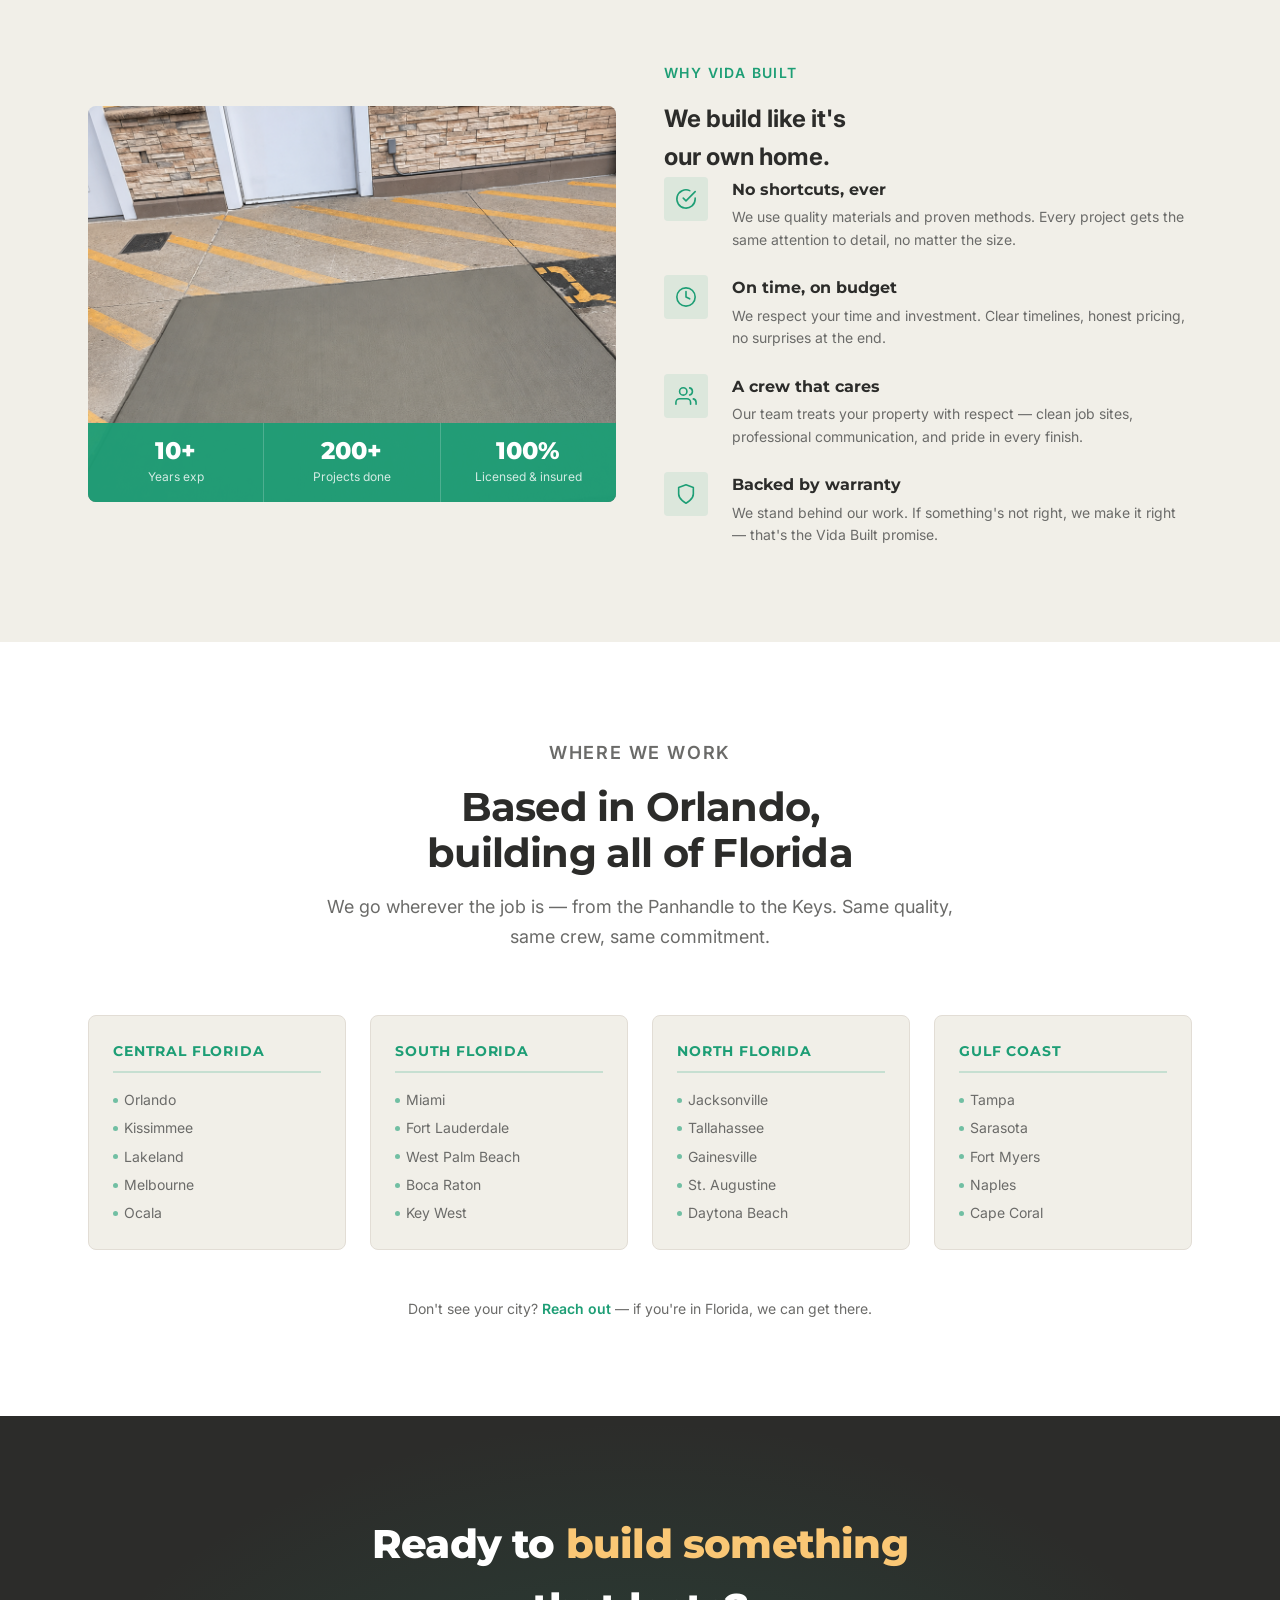
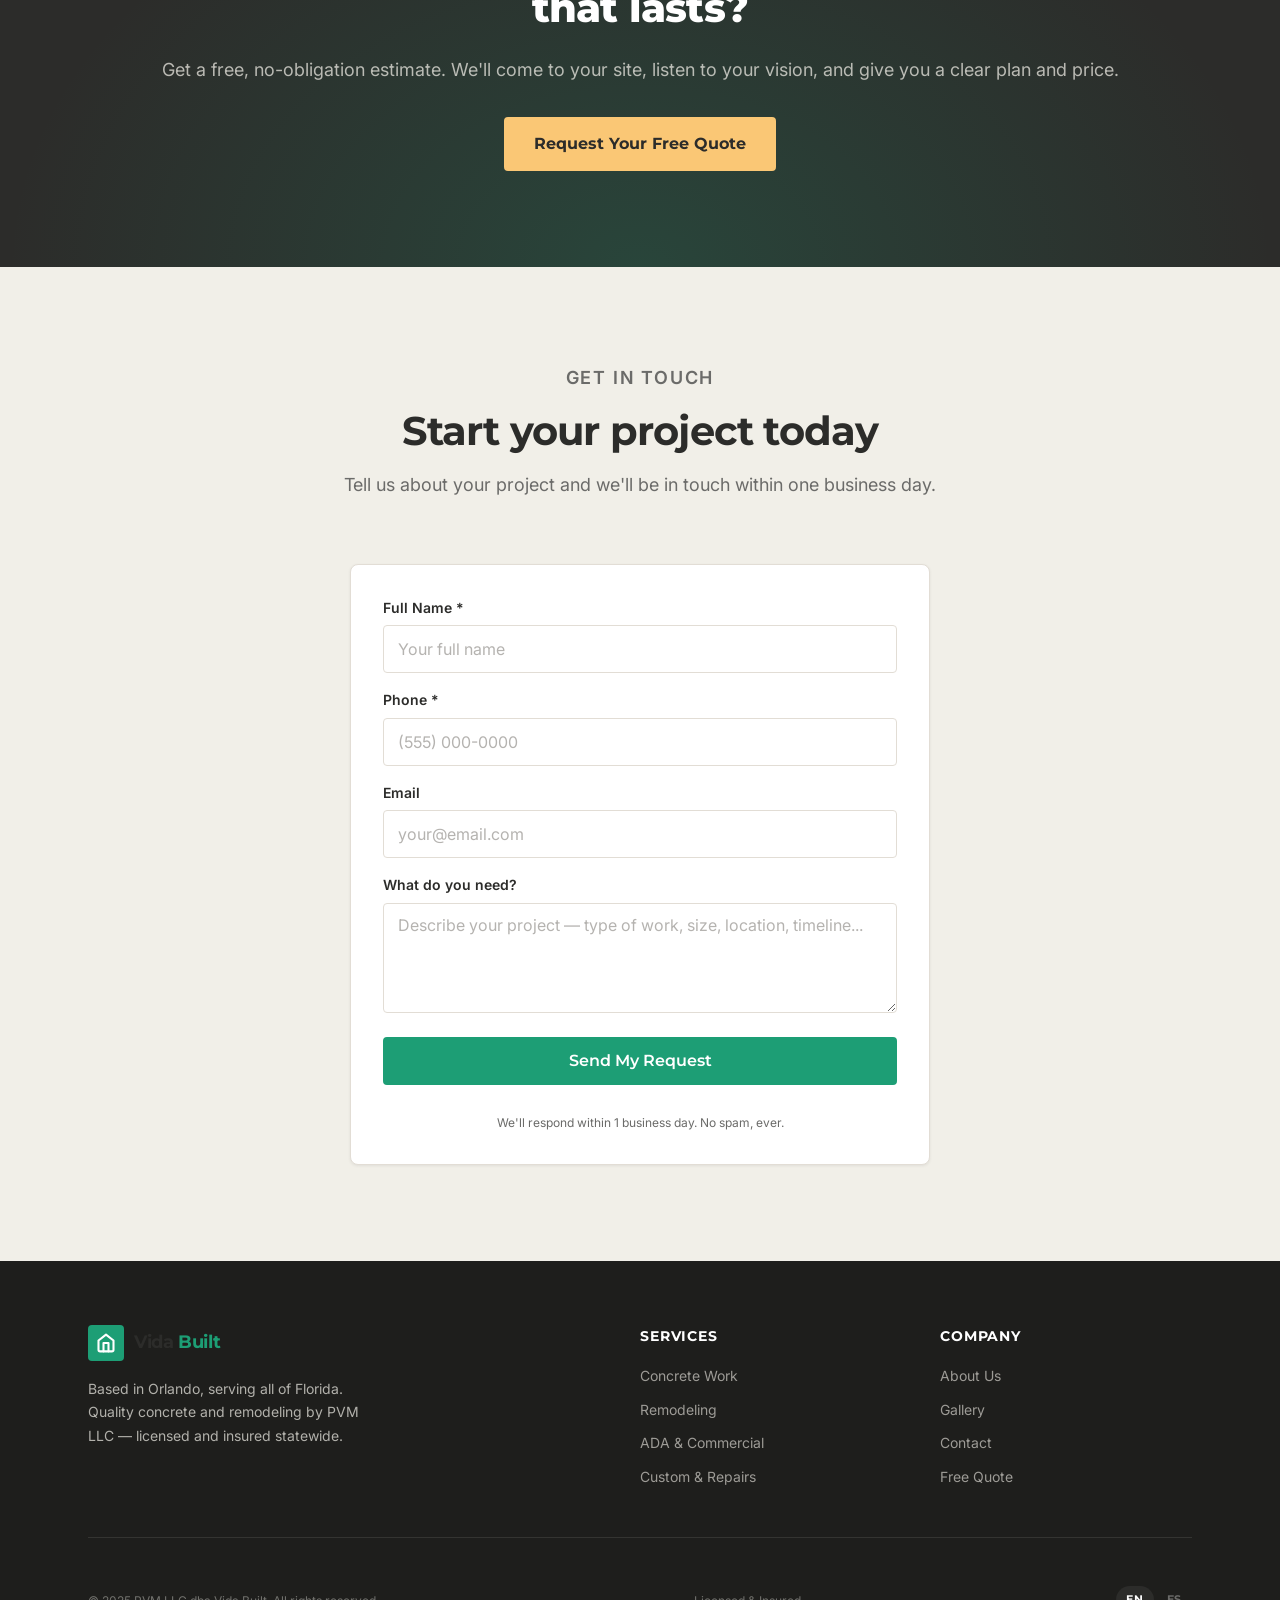
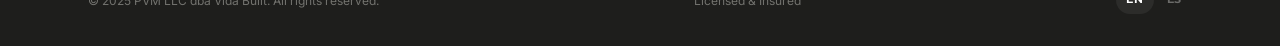
==== commit 56372ba0: "Fix gallery: remove landscape crop, swap in better images Gallery items 1 and 6 had a 16/10 landscap" ====
--- a/index.html
+++ b/index.html
@@ -243,8 +243,8 @@
 
           <div class="gallery-item">
             <img
-              src="img/07.png"
-              alt="Precision concrete curb and sidewalk corner detail with control joints"
+              src="img/15.png"
+              alt="Curved concrete walkway with ADA detectable warning tile at building entrance"
               width="941"
               height="1672"
               loading="lazy"
@@ -293,10 +293,10 @@
 
           <div class="gallery-item">
             <img
-              src="img/16.png"
-              alt="Concrete sidewalk panel replacement along apartment complex parking lot"
-              width="1086"
-              height="1448"
+              src="img/09.png"
+              alt="Fresh concrete sidewalk panel replacement at apartment complex with clean edge finish"
+              width="941"
+              height="1672"
               loading="lazy"
             >
           </div>
--- a/css/style.css
+++ b/css/style.css
@@ -507,10 +507,6 @@
   display: block;
   transition: transform 400ms ease-out;
 }
-@media (min-width: 640px) {
-  .gallery-item:nth-child(1),
-  .gallery-item:nth-child(6) { aspect-ratio: 16/10; }
-}
 .gallery-item:hover img { transform: scale(1.04); }
 
 /* --- Why --- */
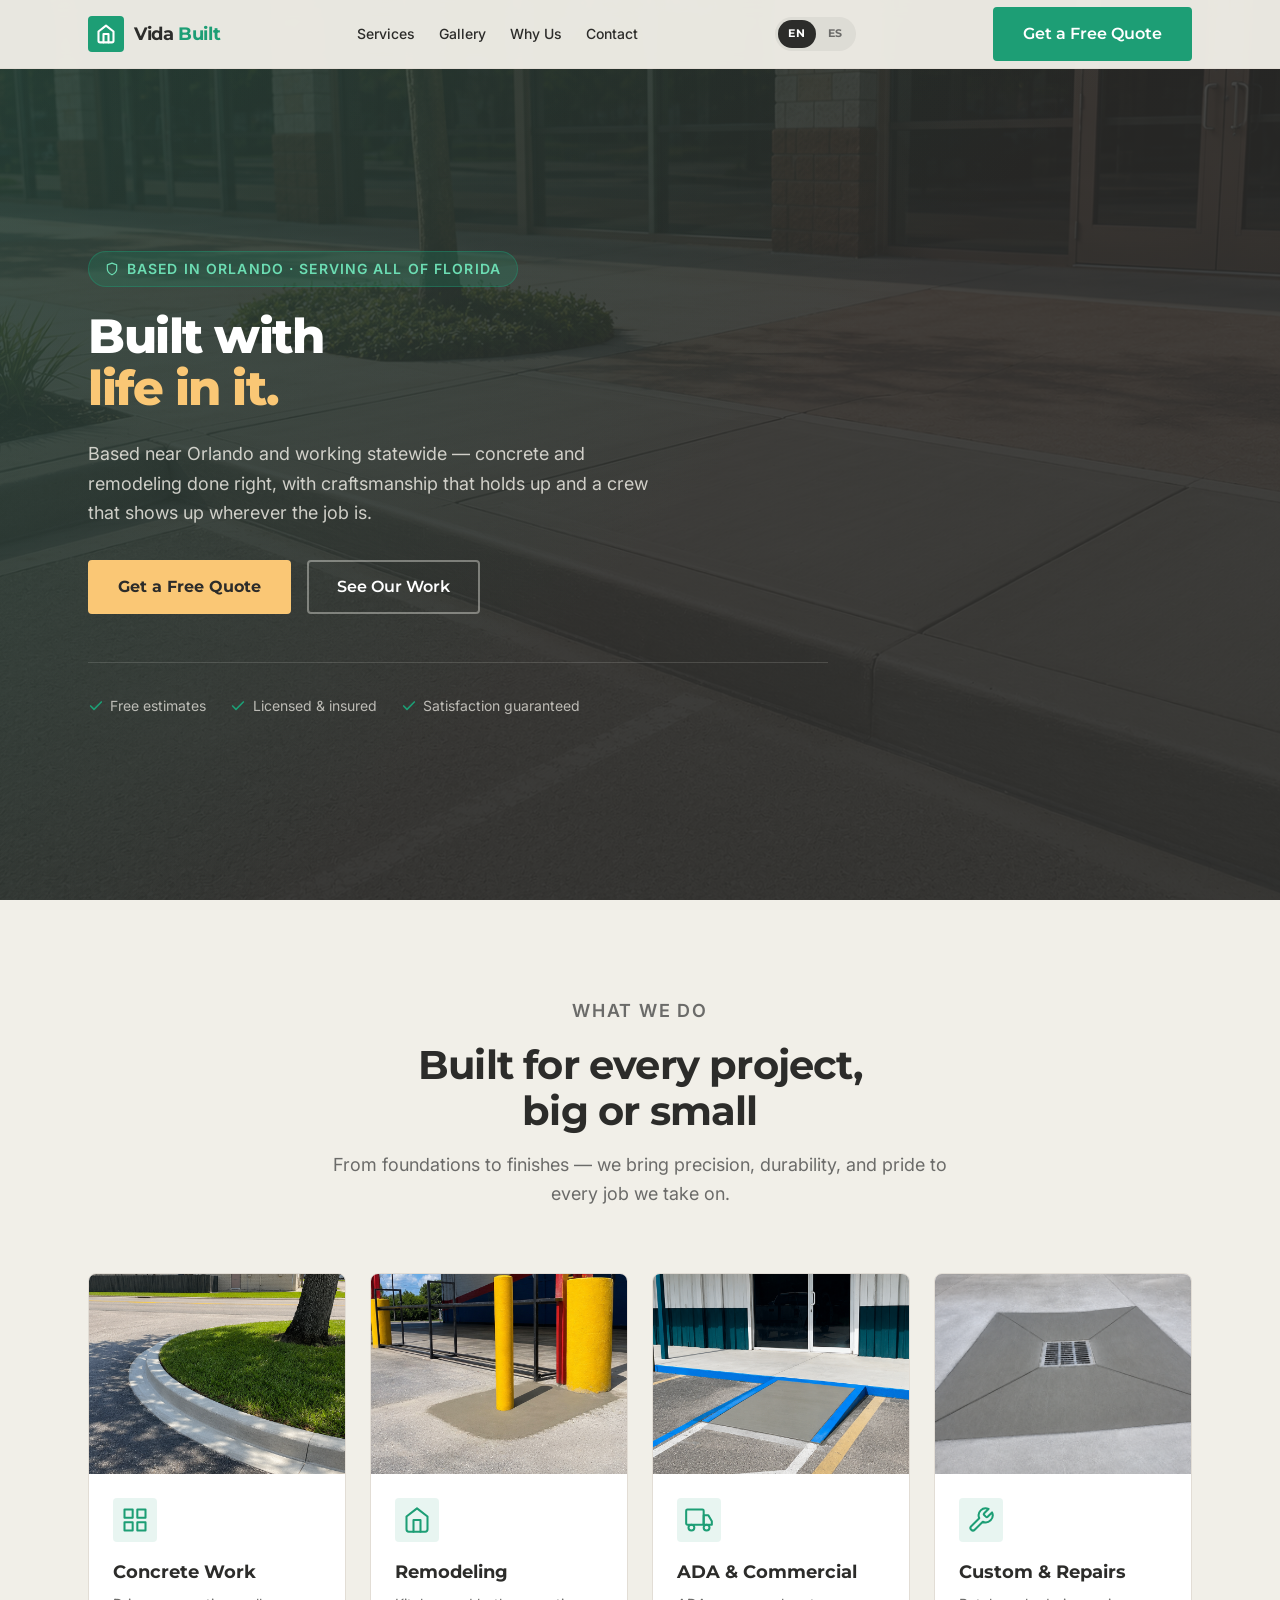
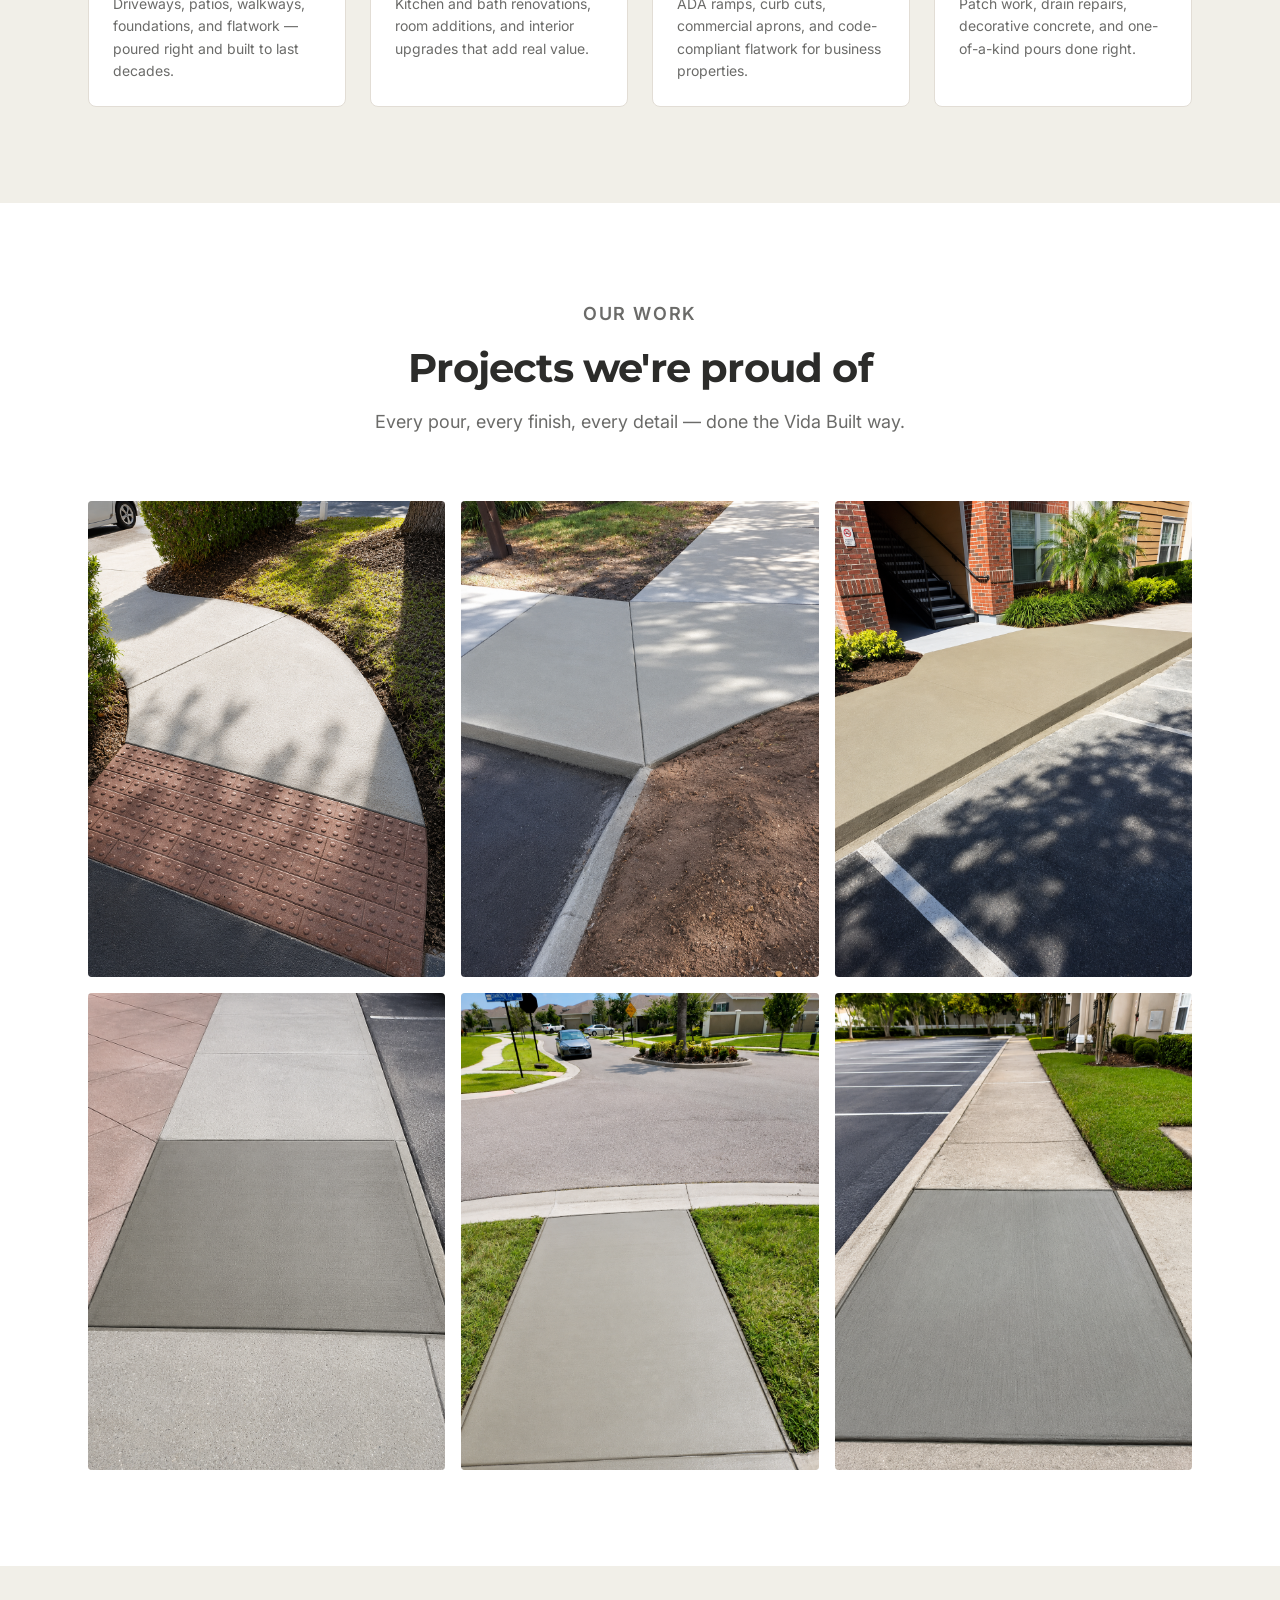
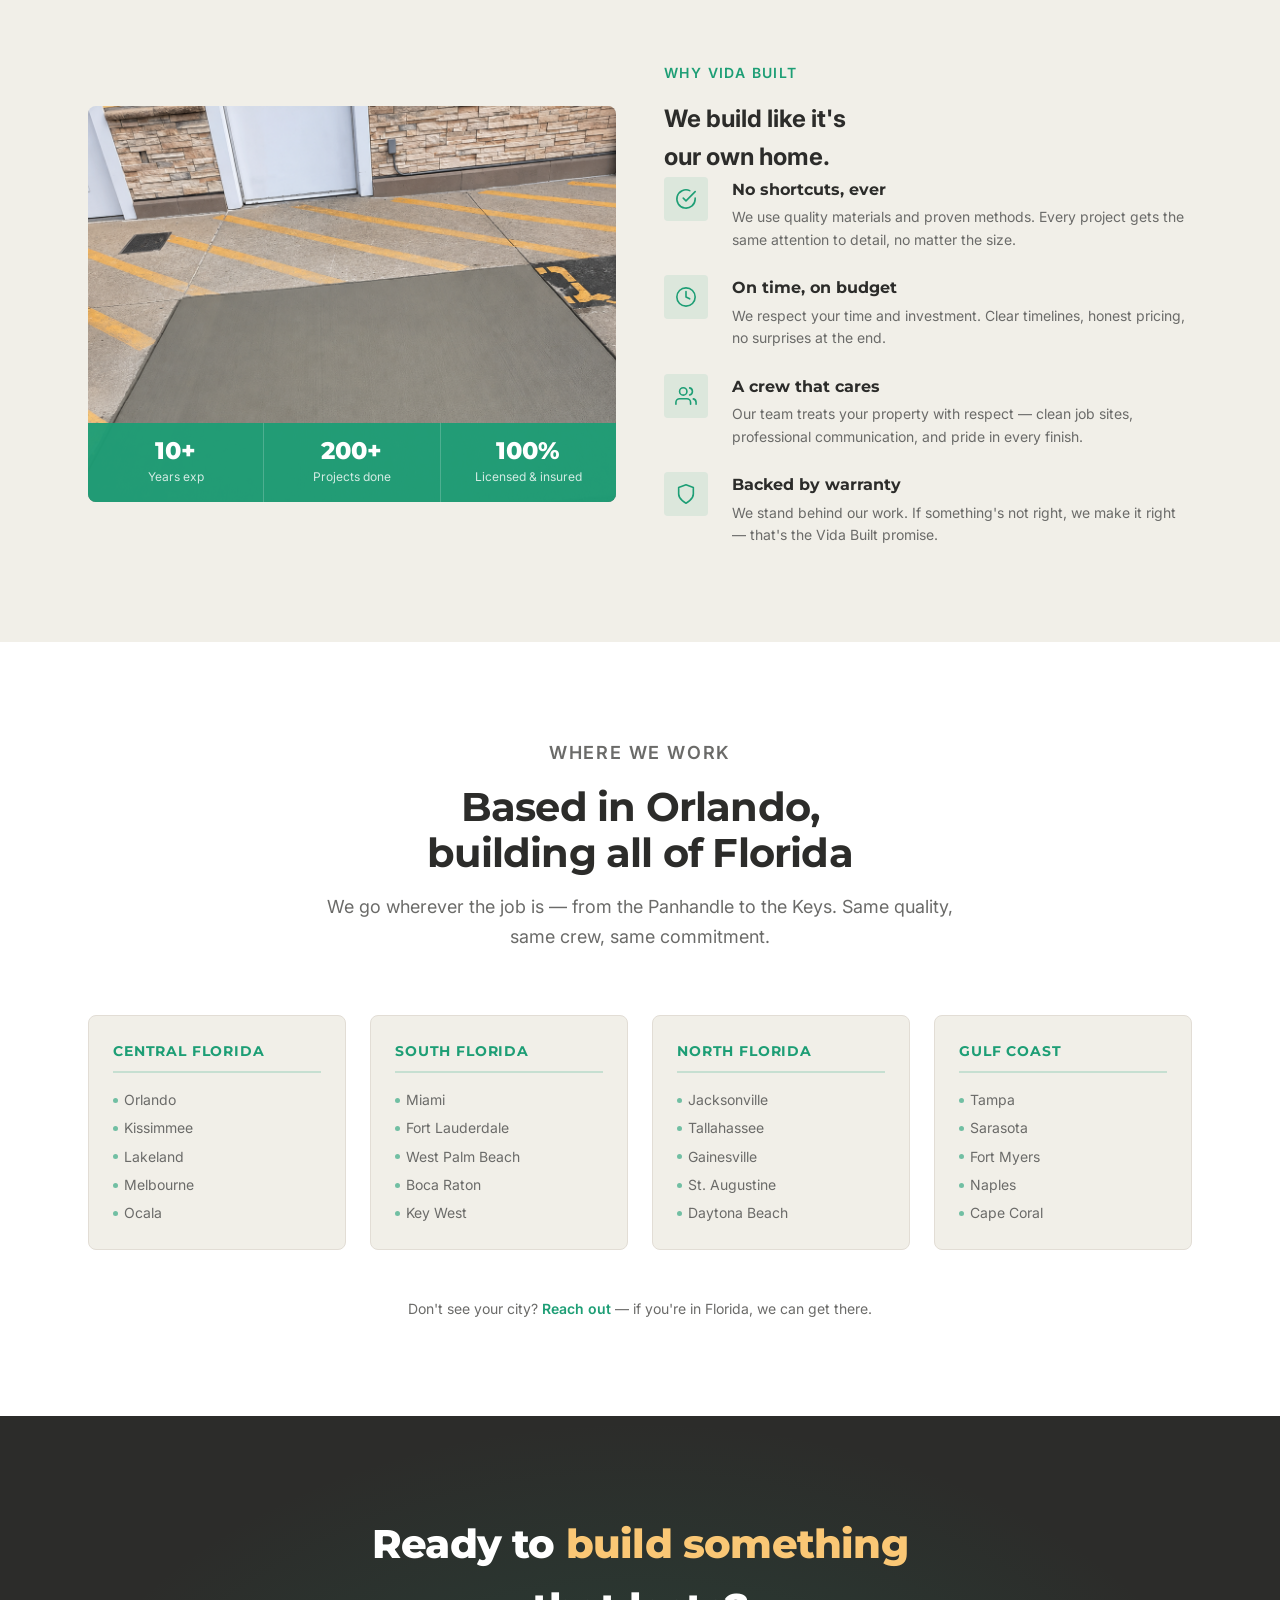
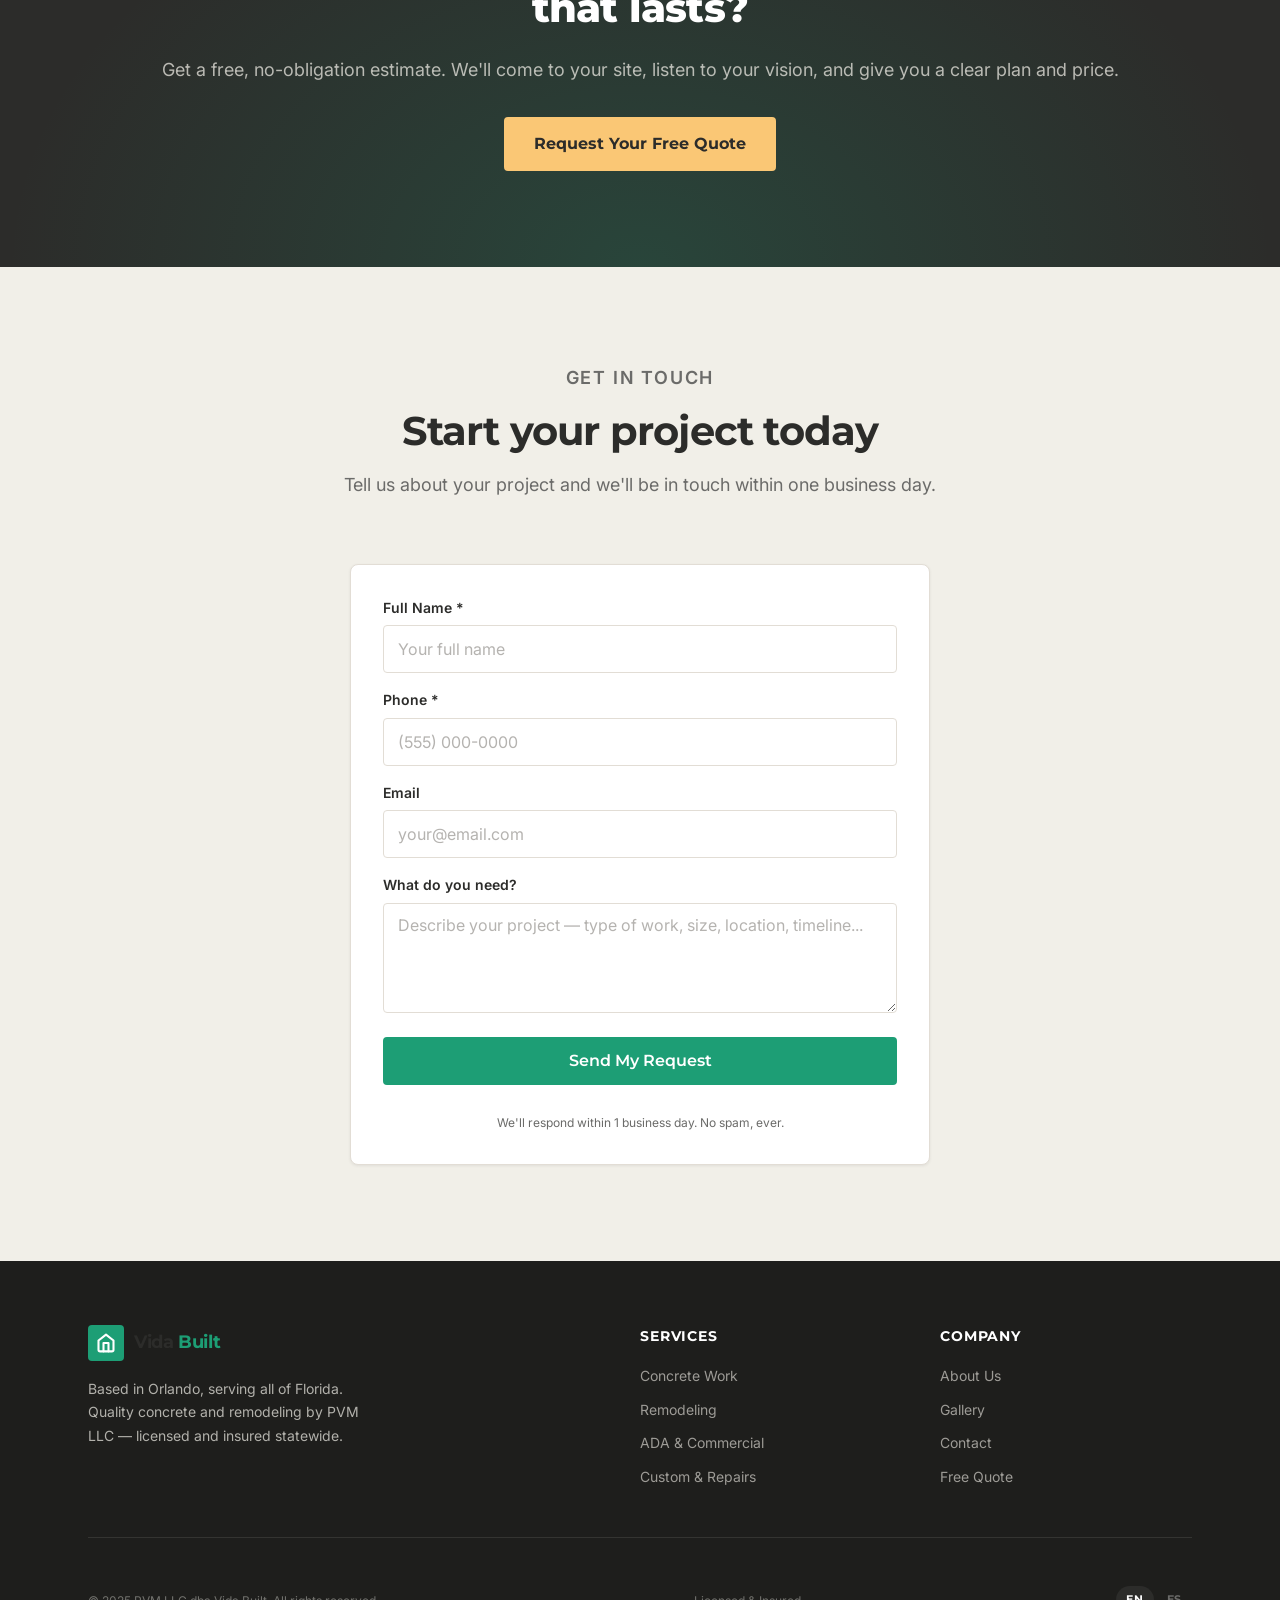
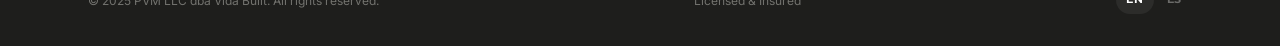
==== commit 4467948d: "Use 03.png for Remodeling card, swap 06.png into gallery - Remodeling service card: 08.png → 03.png " ====
--- a/index.html
+++ b/index.html
@@ -162,8 +162,8 @@
           <!-- Card 2: Remodeling -->
           <article class="service-card">
             <img
-              src="img/08.png"
-              alt="New residential concrete walkway and driveway apron"
+              src="img/03.png"
+              alt="Commercial concrete renovation and remodeling work at warehouse entrance"
               class="service-img"
               width="941"
               height="1672"
@@ -273,8 +273,8 @@
 
           <div class="gallery-item">
             <img
-              src="img/03.png"
-              alt="Fresh concrete pours around bollards in commercial warehouse"
+              src="img/06.png"
+              alt="Concrete sidewalk panel patch repair with clean edge finish"
               width="941"
               height="1672"
               loading="lazy"
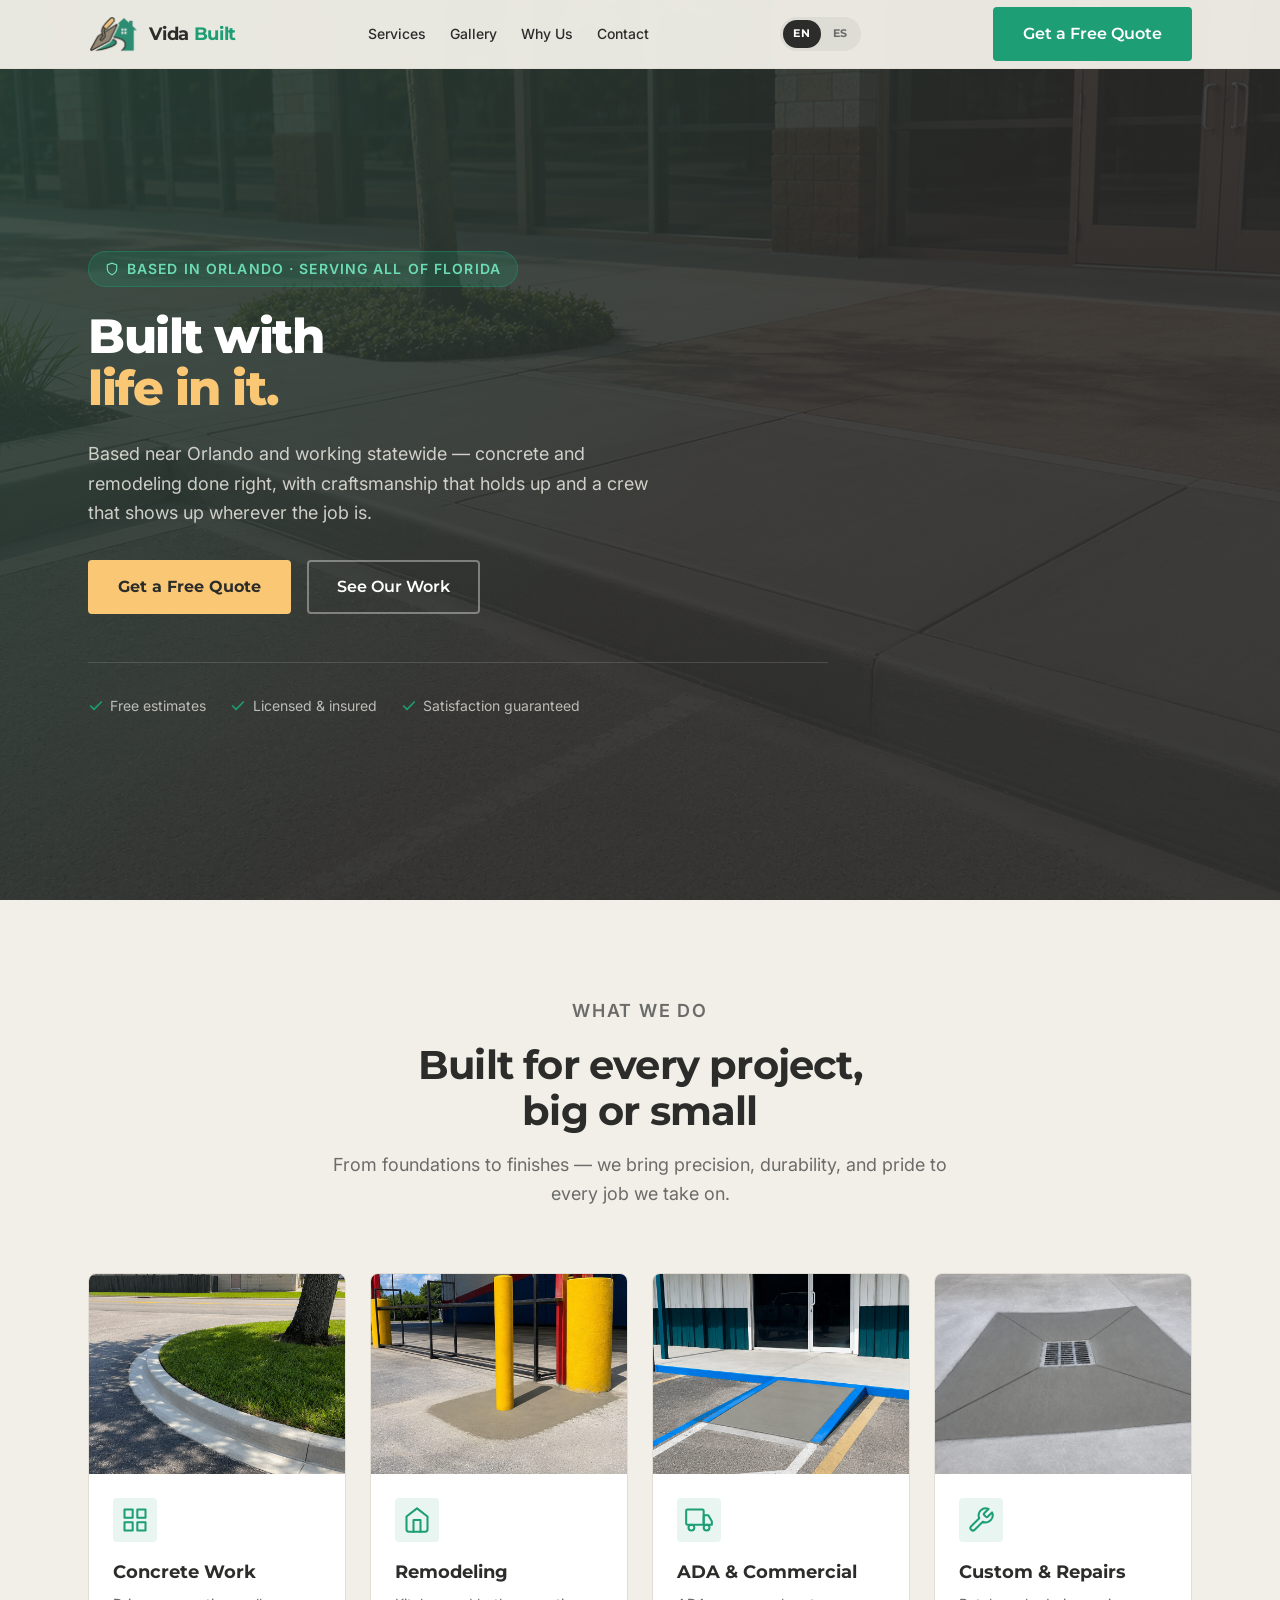
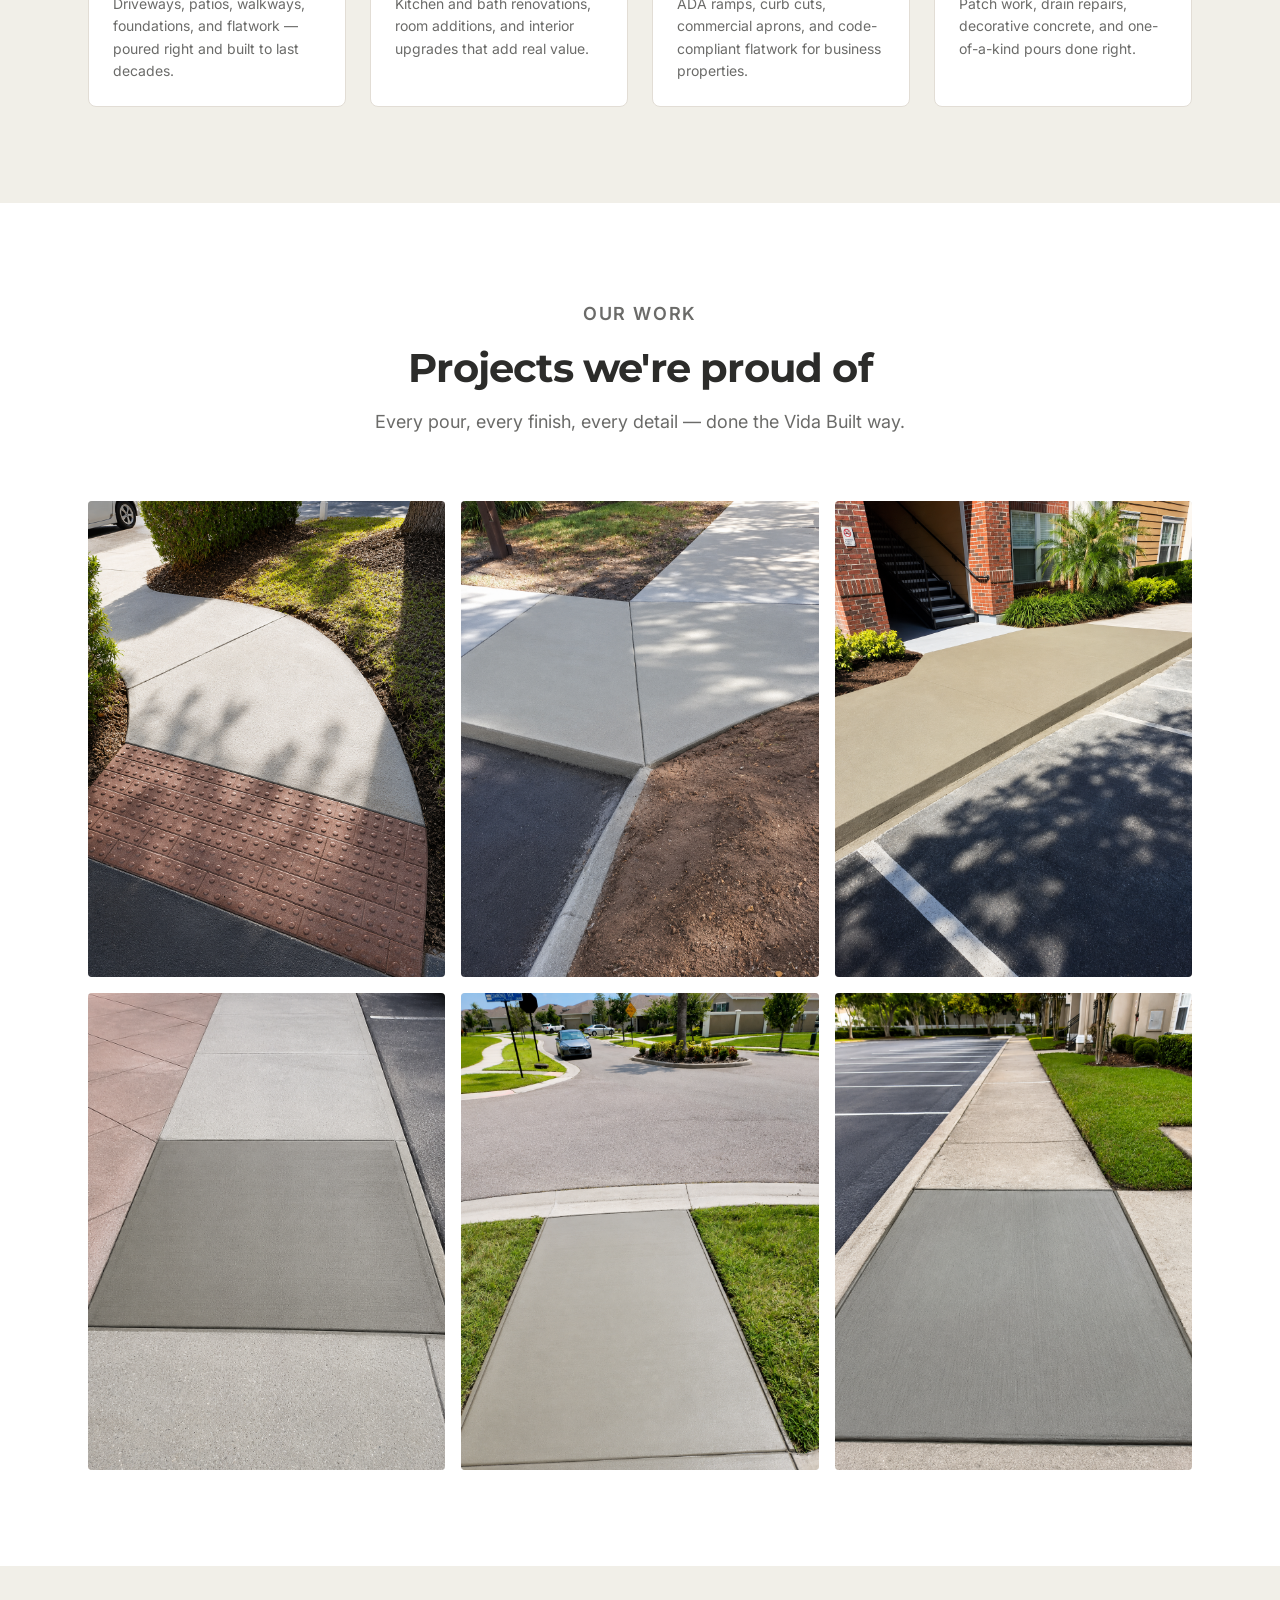
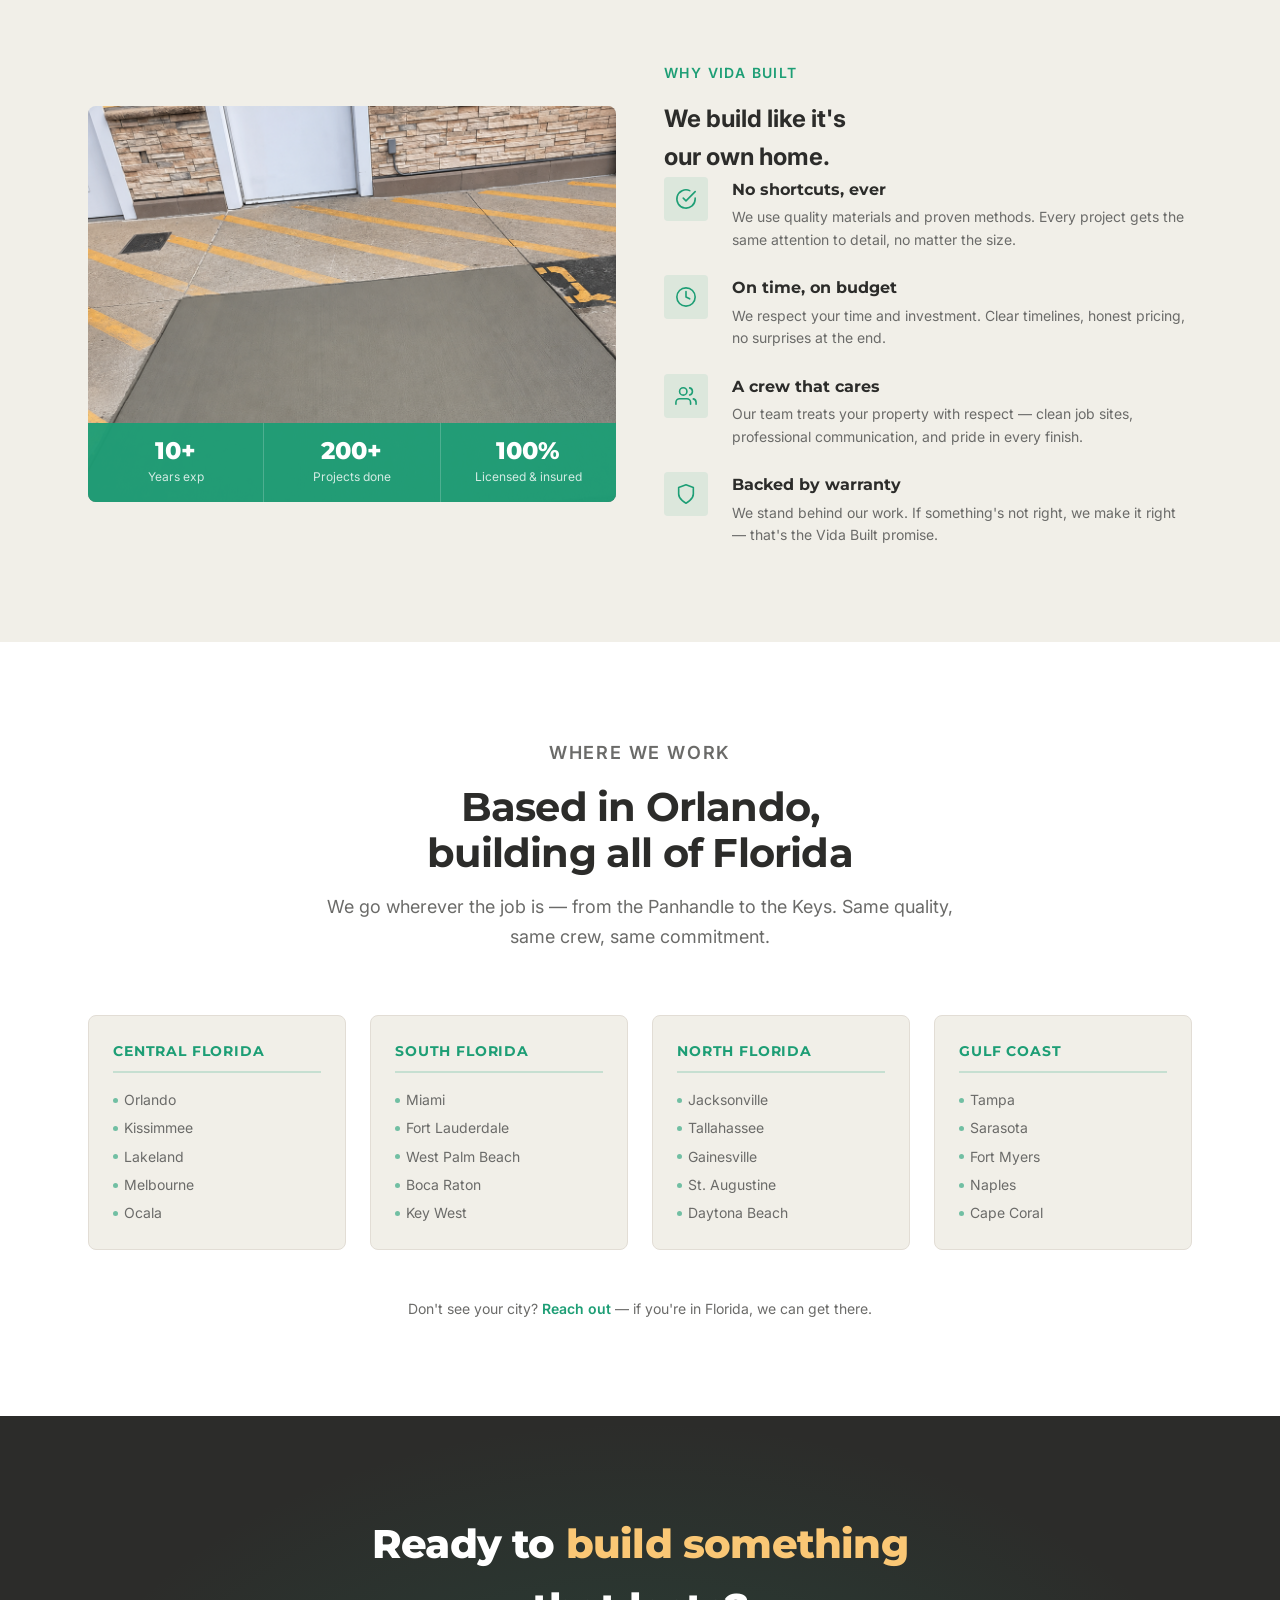
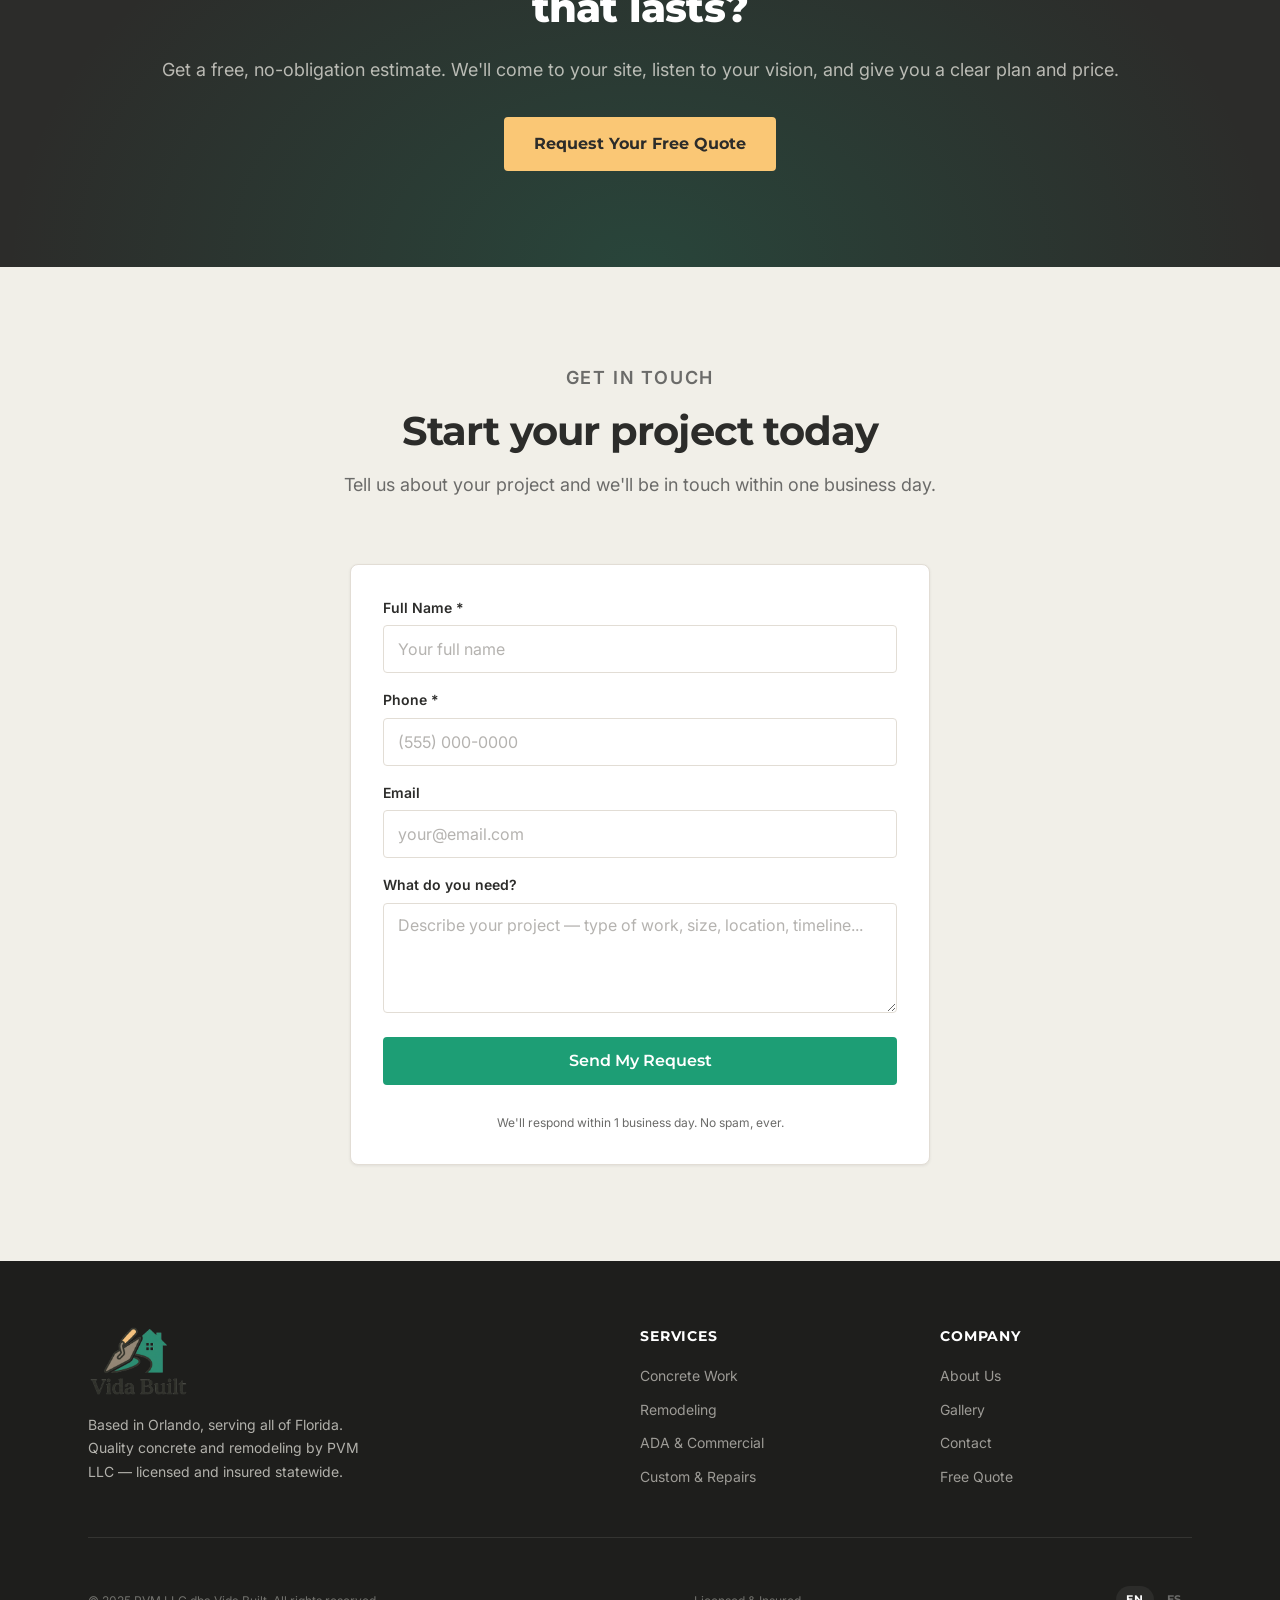
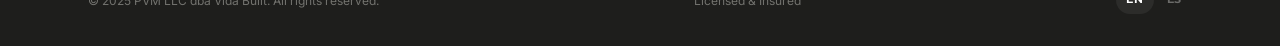
==== commit 7c2046d7: "Replace placeholder SVG logo with actual brand logo assets - Nav: inline SVG house icon → vida_built" ====
--- a/index.html
+++ b/index.html
@@ -23,12 +23,7 @@
 
       <!-- Logo -->
       <a href="#" class="nav-logo" aria-label="Vida Built — Home">
-        <div class="nav-logo-mark" aria-hidden="true">
-          <svg width="20" height="20" viewBox="0 0 24 24" fill="none" stroke="#fff" stroke-width="2.5" stroke-linecap="round" stroke-linejoin="round" aria-hidden="true">
-            <path d="M3 9l9-7 9 7v11a2 2 0 0 1-2 2H5a2 2 0 0 1-2-2z"/>
-            <polyline points="9 22 9 12 15 12 15 22"/>
-          </svg>
-        </div>
+        <img src="img/vida_built_icon_only_transparent.png" alt="" aria-hidden="true" class="nav-logo-img" width="44" height="44">
         <span class="nav-logo-name">Vida <span>Built</span></span>
       </a>
 
@@ -565,14 +560,8 @@
       <div class="footer-top">
 
         <div class="footer-brand">
-          <a href="#" class="nav-logo" aria-label="Vida Built — Home">
-            <div class="nav-logo-mark" aria-hidden="true">
-              <svg width="20" height="20" viewBox="0 0 24 24" fill="none" stroke="#fff" stroke-width="2.5" stroke-linecap="round" stroke-linejoin="round" aria-hidden="true">
-                <path d="M3 9l9-7 9 7v11a2 2 0 0 1-2 2H5a2 2 0 0 1-2-2z"/>
-                <polyline points="9 22 9 12 15 12 15 22"/>
-              </svg>
-            </div>
-            <span class="nav-logo-name">Vida <span>Built</span></span>
+          <a href="#" aria-label="Vida Built — Home">
+            <img src="img/vida_built_full_logo_transparent.png" alt="Vida Built" class="footer-logo-img" width="220" height="110" loading="lazy">
           </a>
           <p>Based in Orlando, serving all of Florida. Quality concrete and remodeling by PVM LLC — licensed and insured statewide.</p>
         </div>
--- a/css/style.css
+++ b/css/style.css
@@ -176,11 +176,11 @@
   text-decoration: none;
   flex-shrink: 0;
 }
-.nav-logo-mark {
-  width: 36px; height: 36px;
-  background-color: var(--color-green);
-  border-radius: var(--radius);
-  display: flex; align-items: center; justify-content: center;
+.nav-logo-img {
+  height: 38px;
+  width: auto;
+  display: block;
+  flex-shrink: 0;
 }
 .nav-logo-name {
   font-family: var(--font-heading);
@@ -190,6 +190,13 @@
   letter-spacing: -0.02em;
 }
 .nav-logo-name span { color: var(--color-green); }
+
+/* Footer full logo (icon + text as one image) */
+.footer-logo-img {
+  height: 72px;
+  width: auto;
+  display: block;
+}
 
 .nav-links {
   display: none;
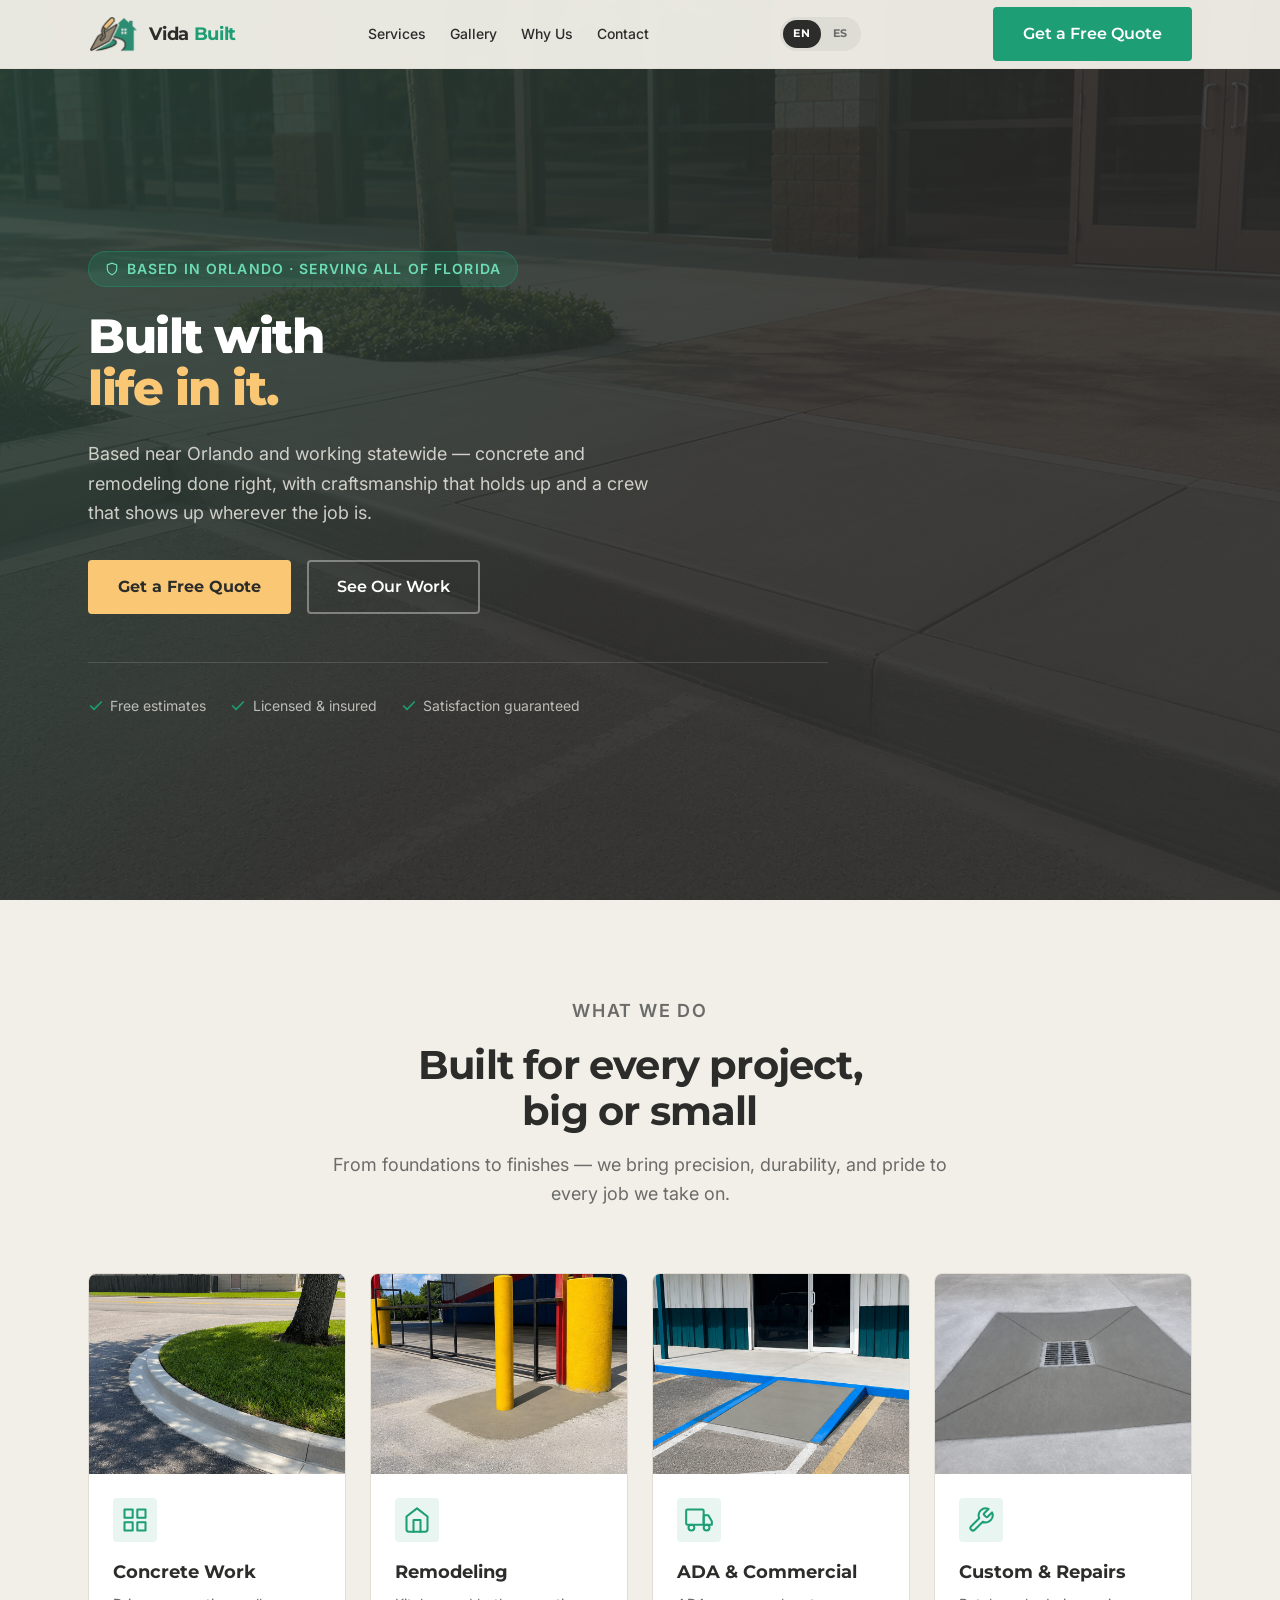
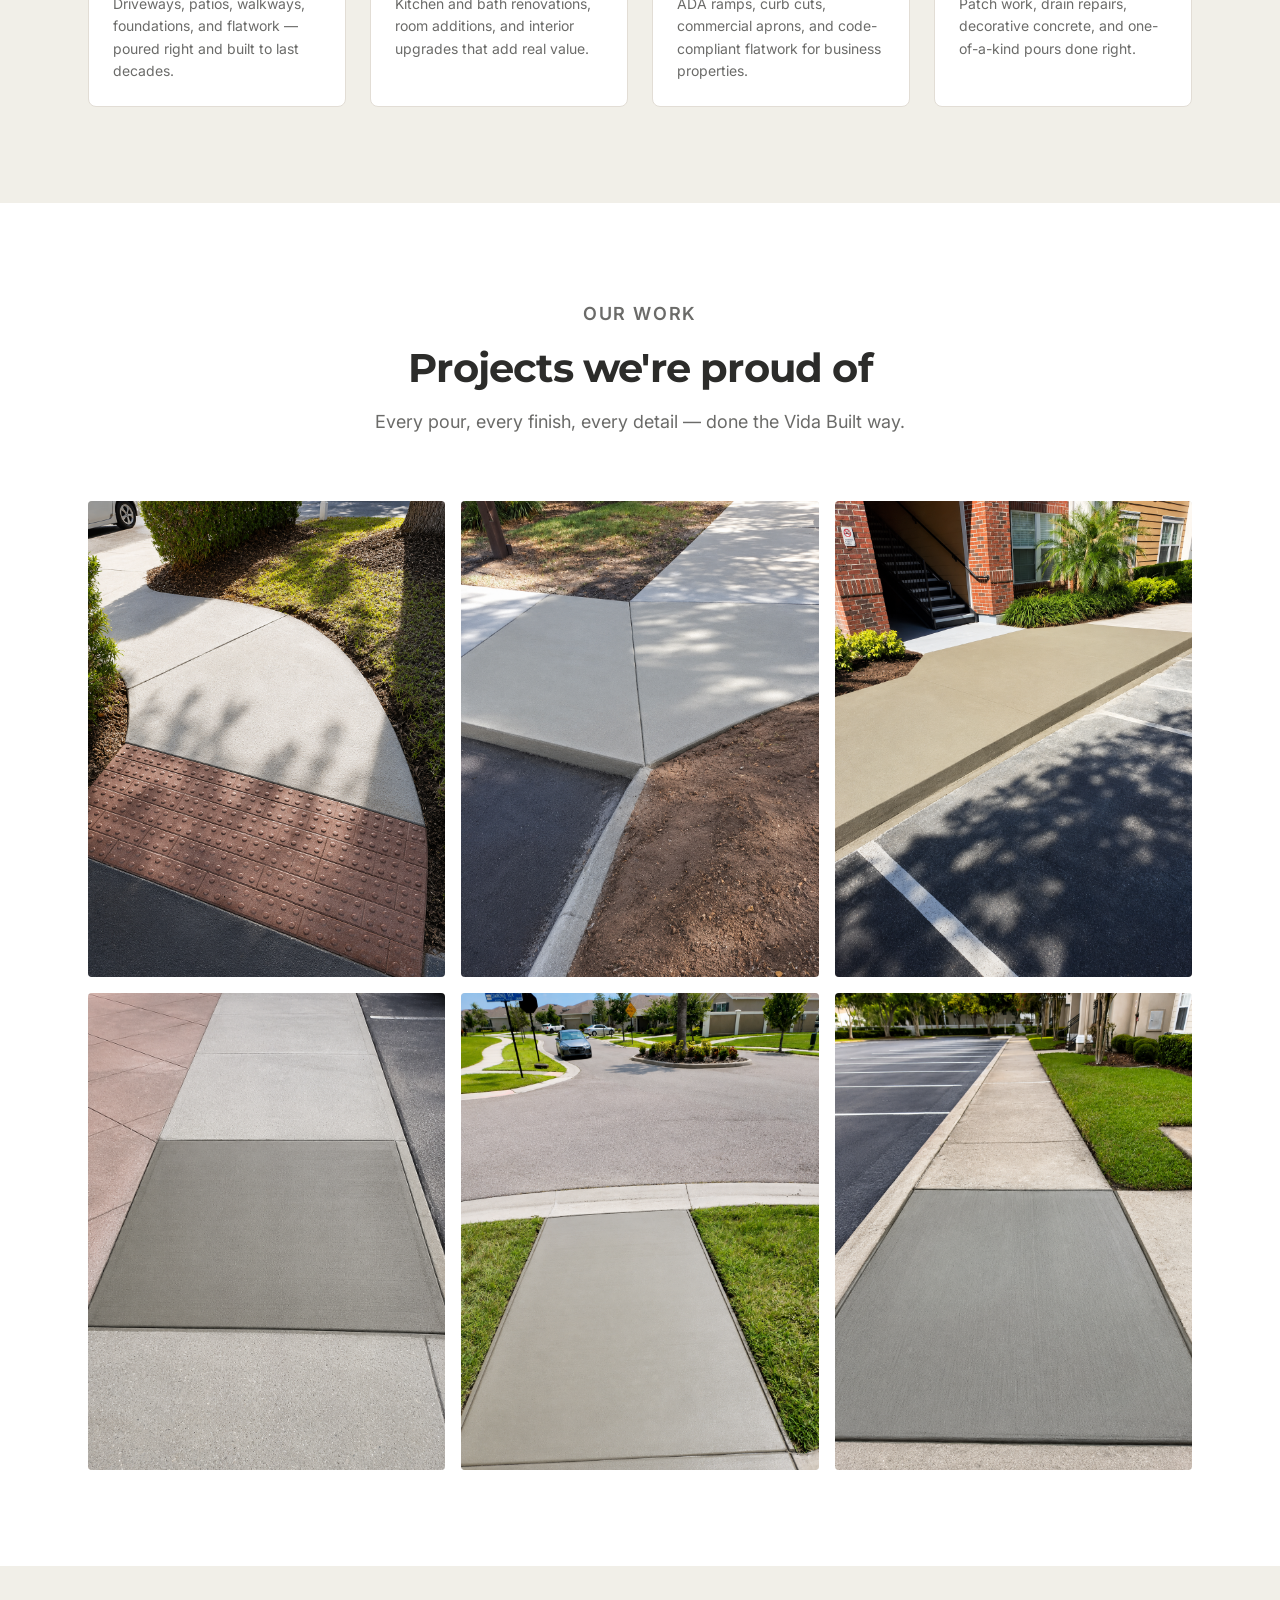
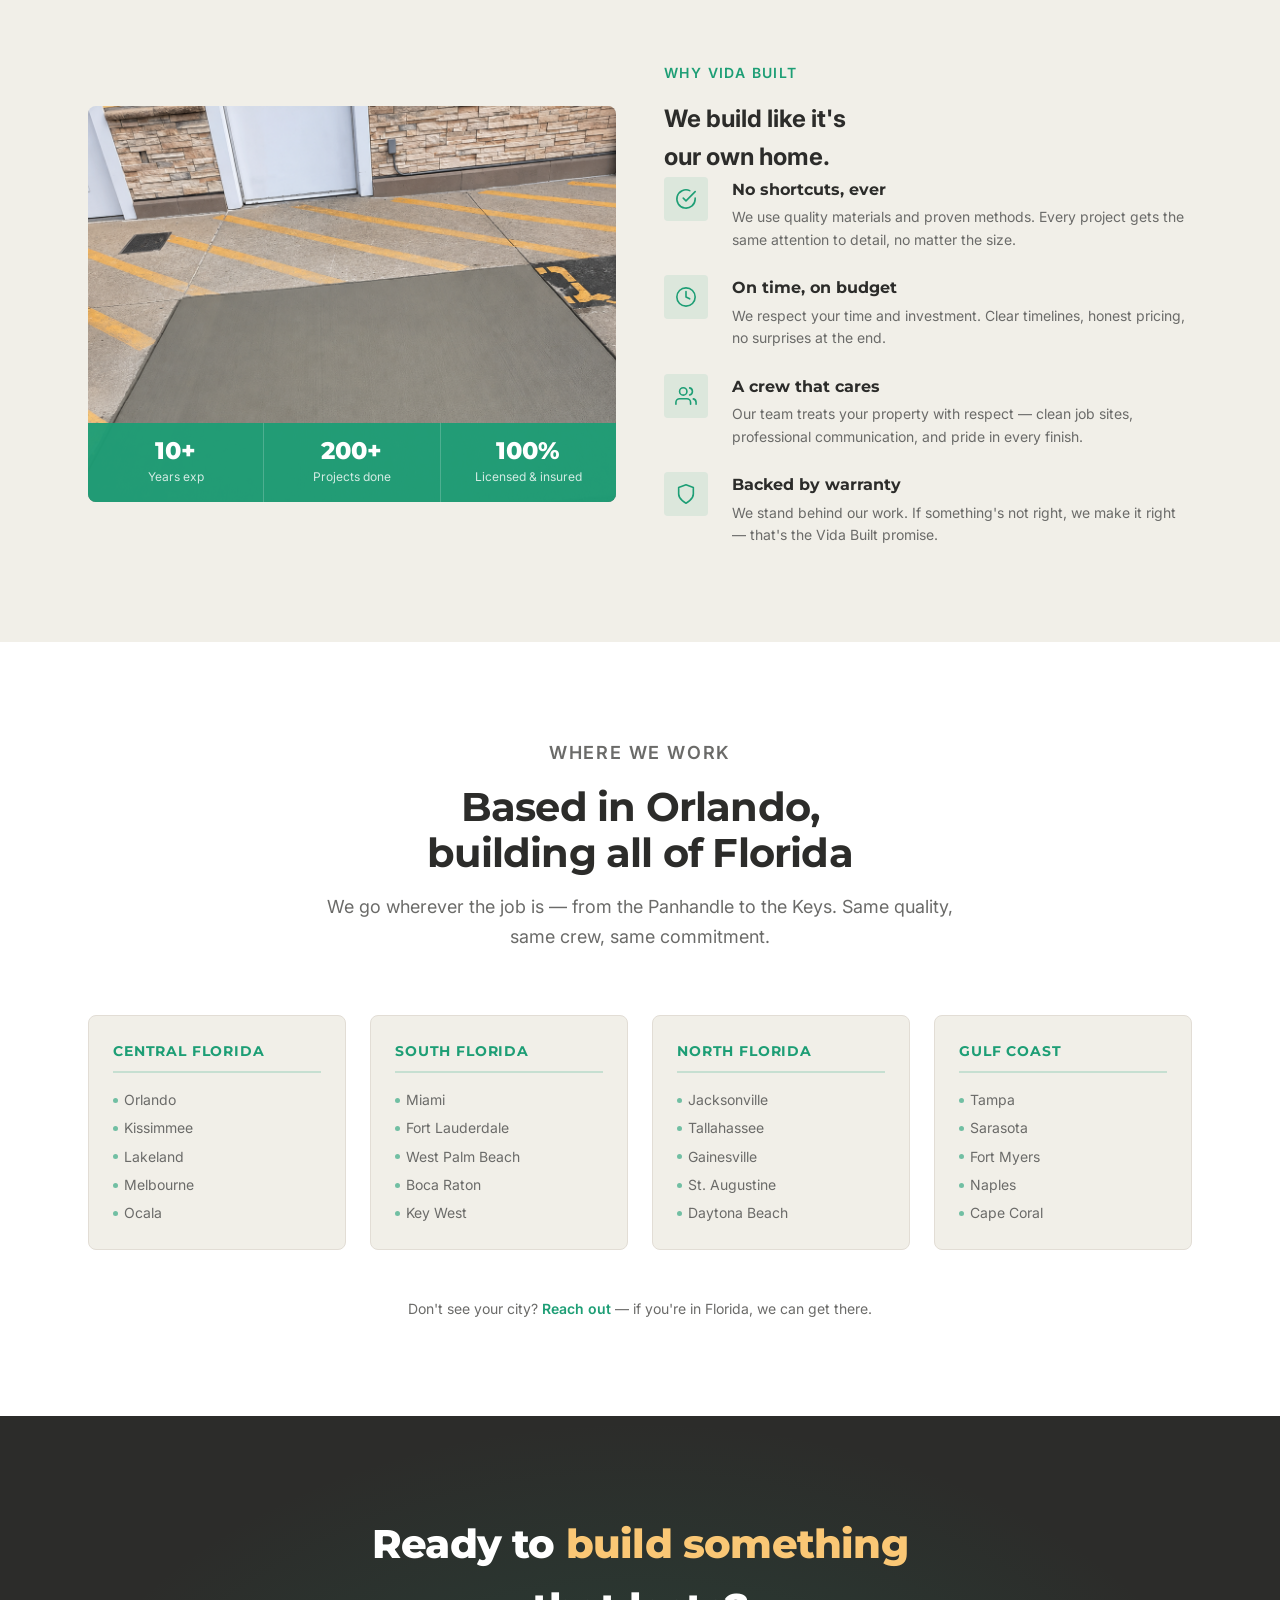
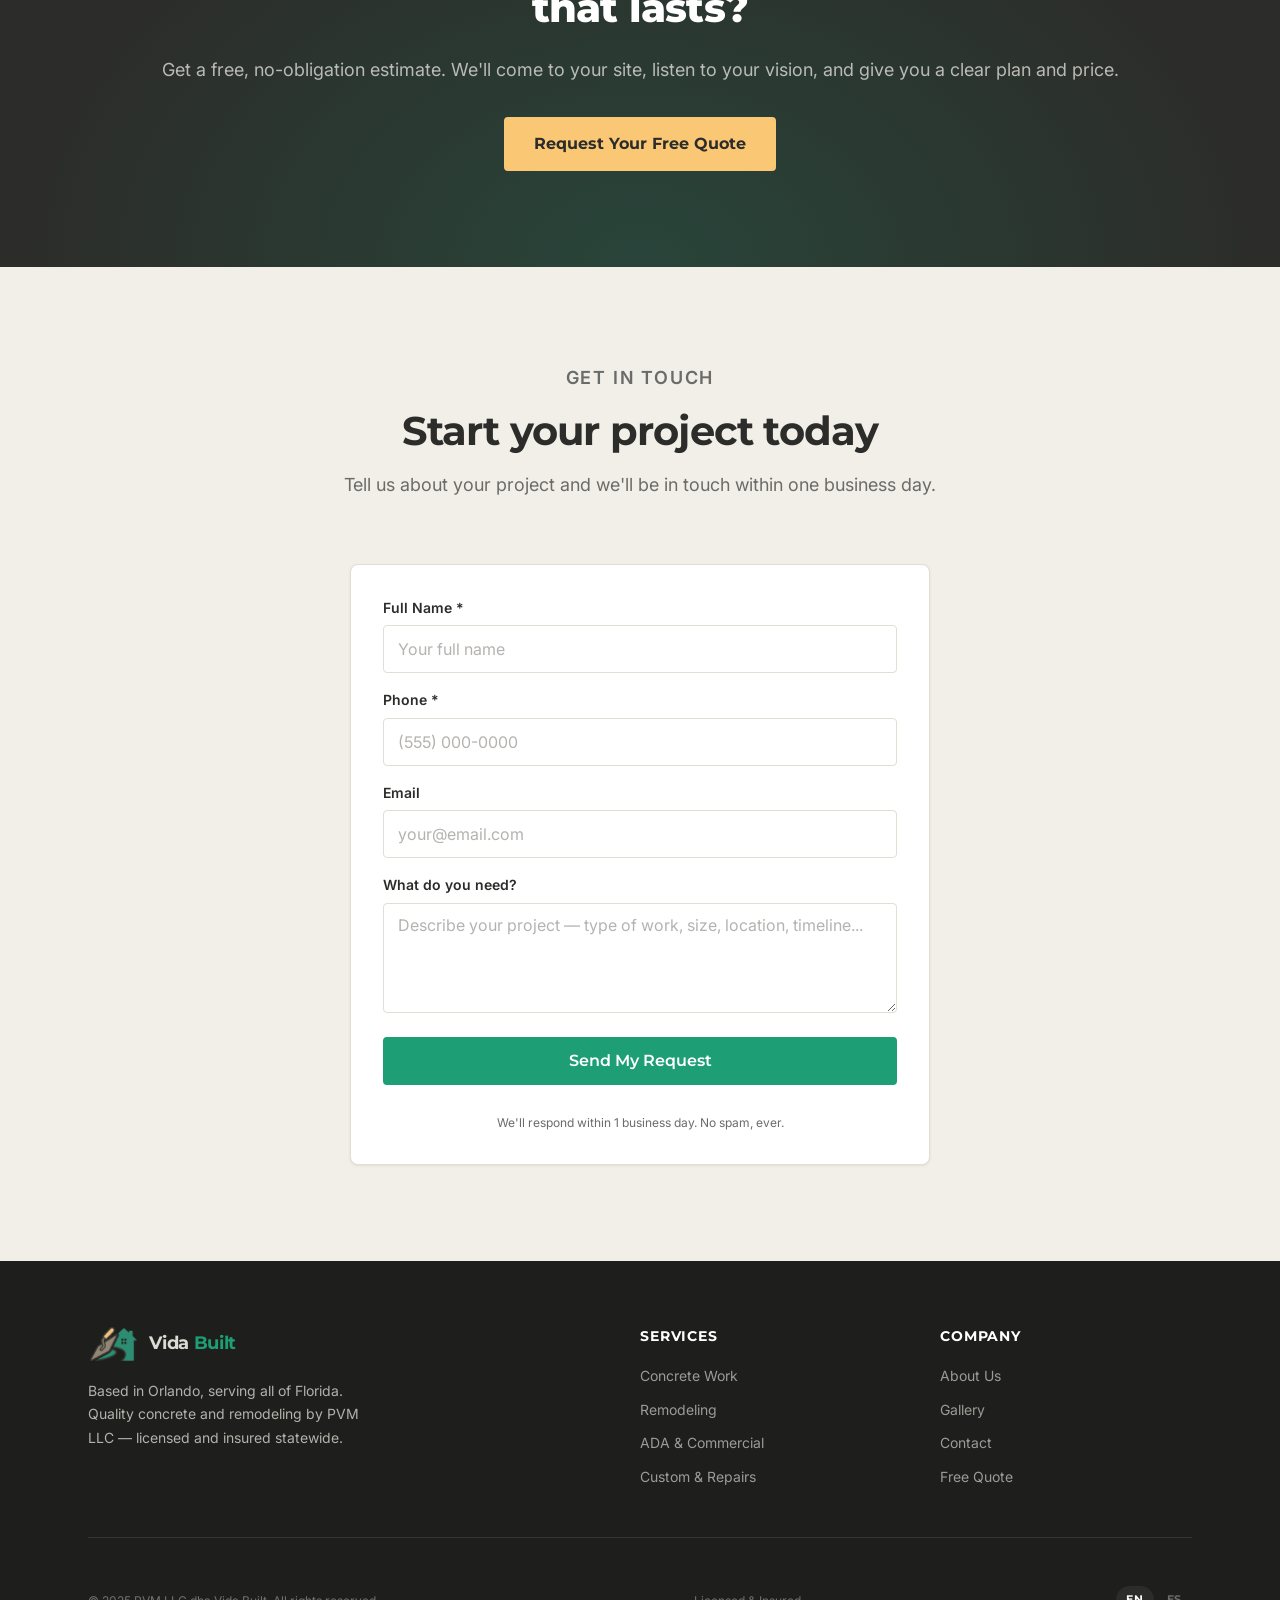
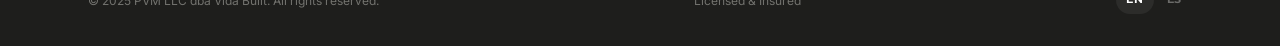
==== commit 97109cbf: "Fix footer logo: use icon-only PNG with white text on dark background vida_built_full_logo_transpare" ====
--- a/index.html
+++ b/index.html
@@ -560,8 +560,9 @@
       <div class="footer-top">
 
         <div class="footer-brand">
-          <a href="#" aria-label="Vida Built — Home">
-            <img src="img/vida_built_full_logo_transparent.png" alt="Vida Built" class="footer-logo-img" width="220" height="110" loading="lazy">
+          <a href="#" class="nav-logo" aria-label="Vida Built — Home">
+            <img src="img/vida_built_icon_only_transparent.png" alt="" aria-hidden="true" class="nav-logo-img" width="44" height="44" loading="lazy">
+            <span class="nav-logo-name footer-logo-name">Vida <span>Built</span></span>
           </a>
           <p>Based in Orlando, serving all of Florida. Quality concrete and remodeling by PVM LLC — licensed and insured statewide.</p>
         </div>
--- a/css/style.css
+++ b/css/style.css
@@ -191,12 +191,9 @@
 }
 .nav-logo-name span { color: var(--color-green); }
 
-/* Footer full logo (icon + text as one image) */
-.footer-logo-img {
-  height: 72px;
-  width: auto;
-  display: block;
-}
+/* Footer logo text override — white on dark background */
+.footer-logo-name { color: rgba(241,239,232,0.9); }
+.footer-logo-name span { color: var(--color-green); }
 
 .nav-links {
   display: none;
